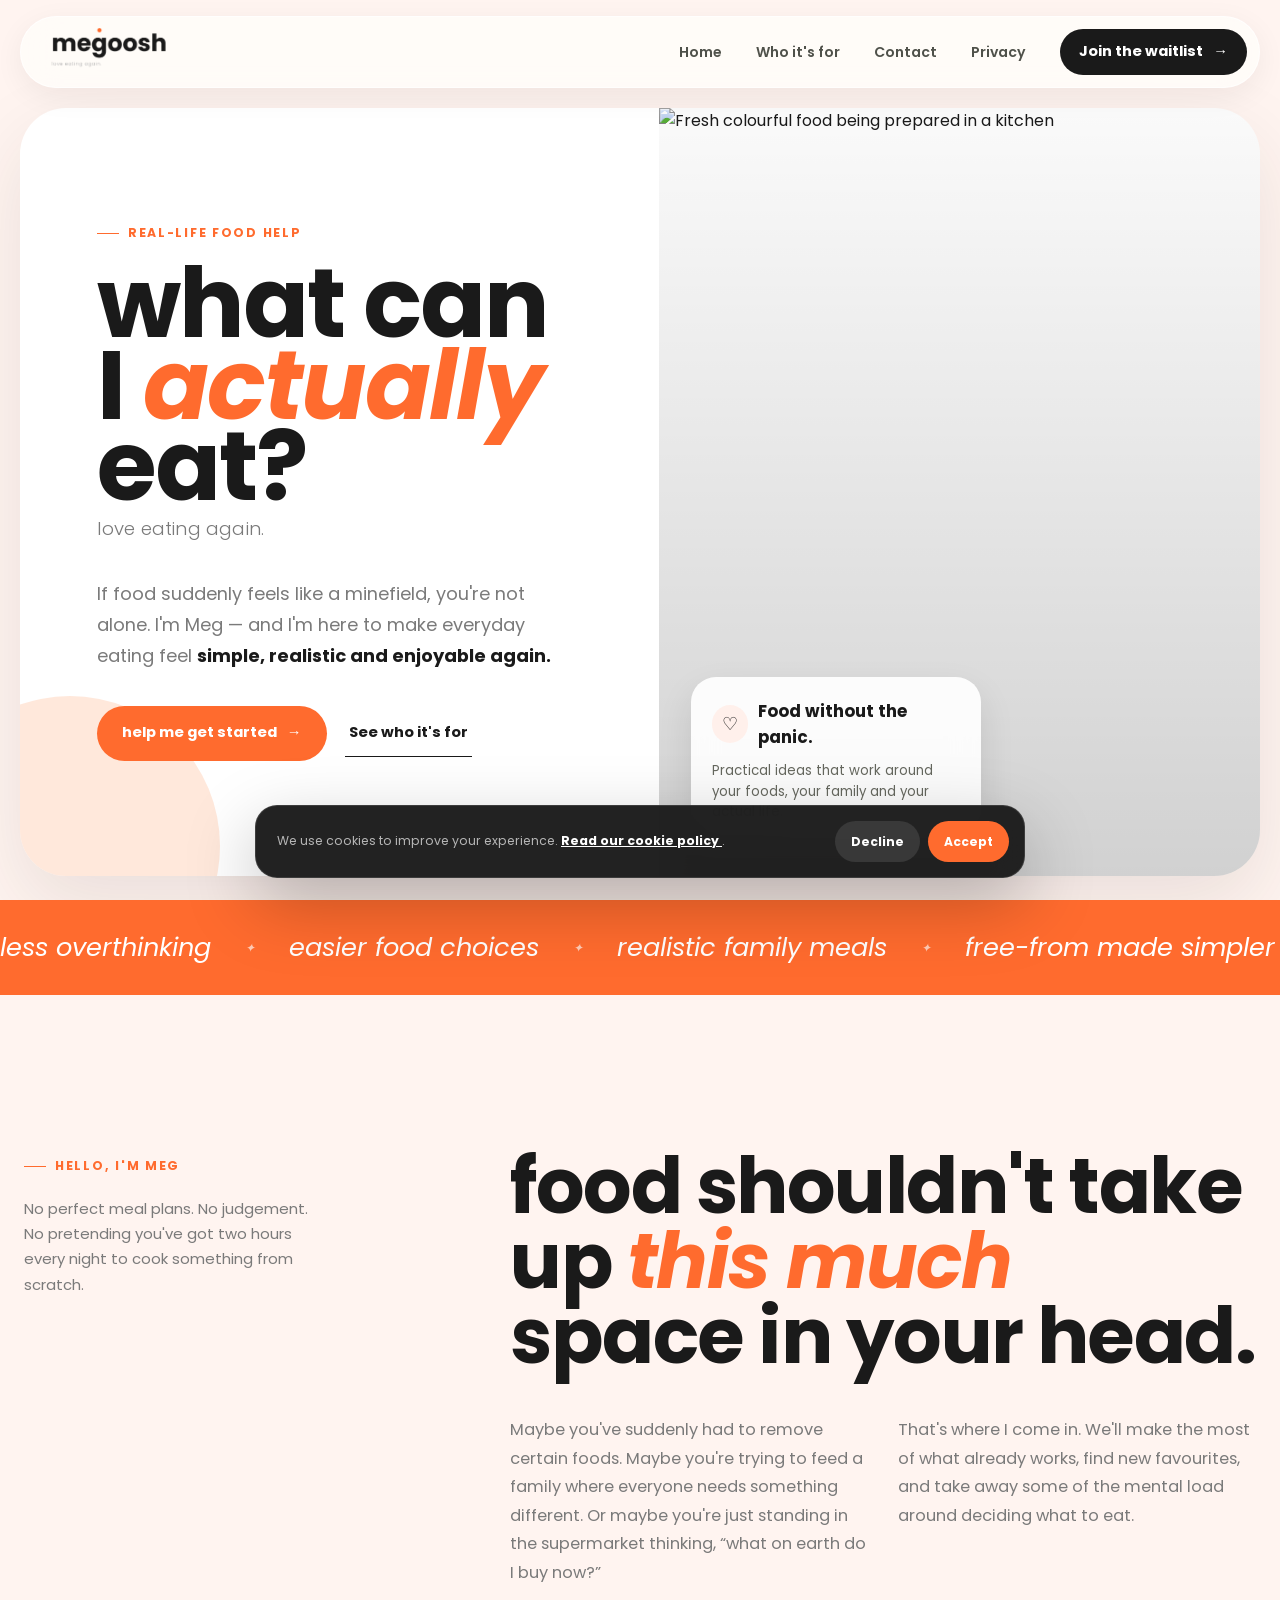
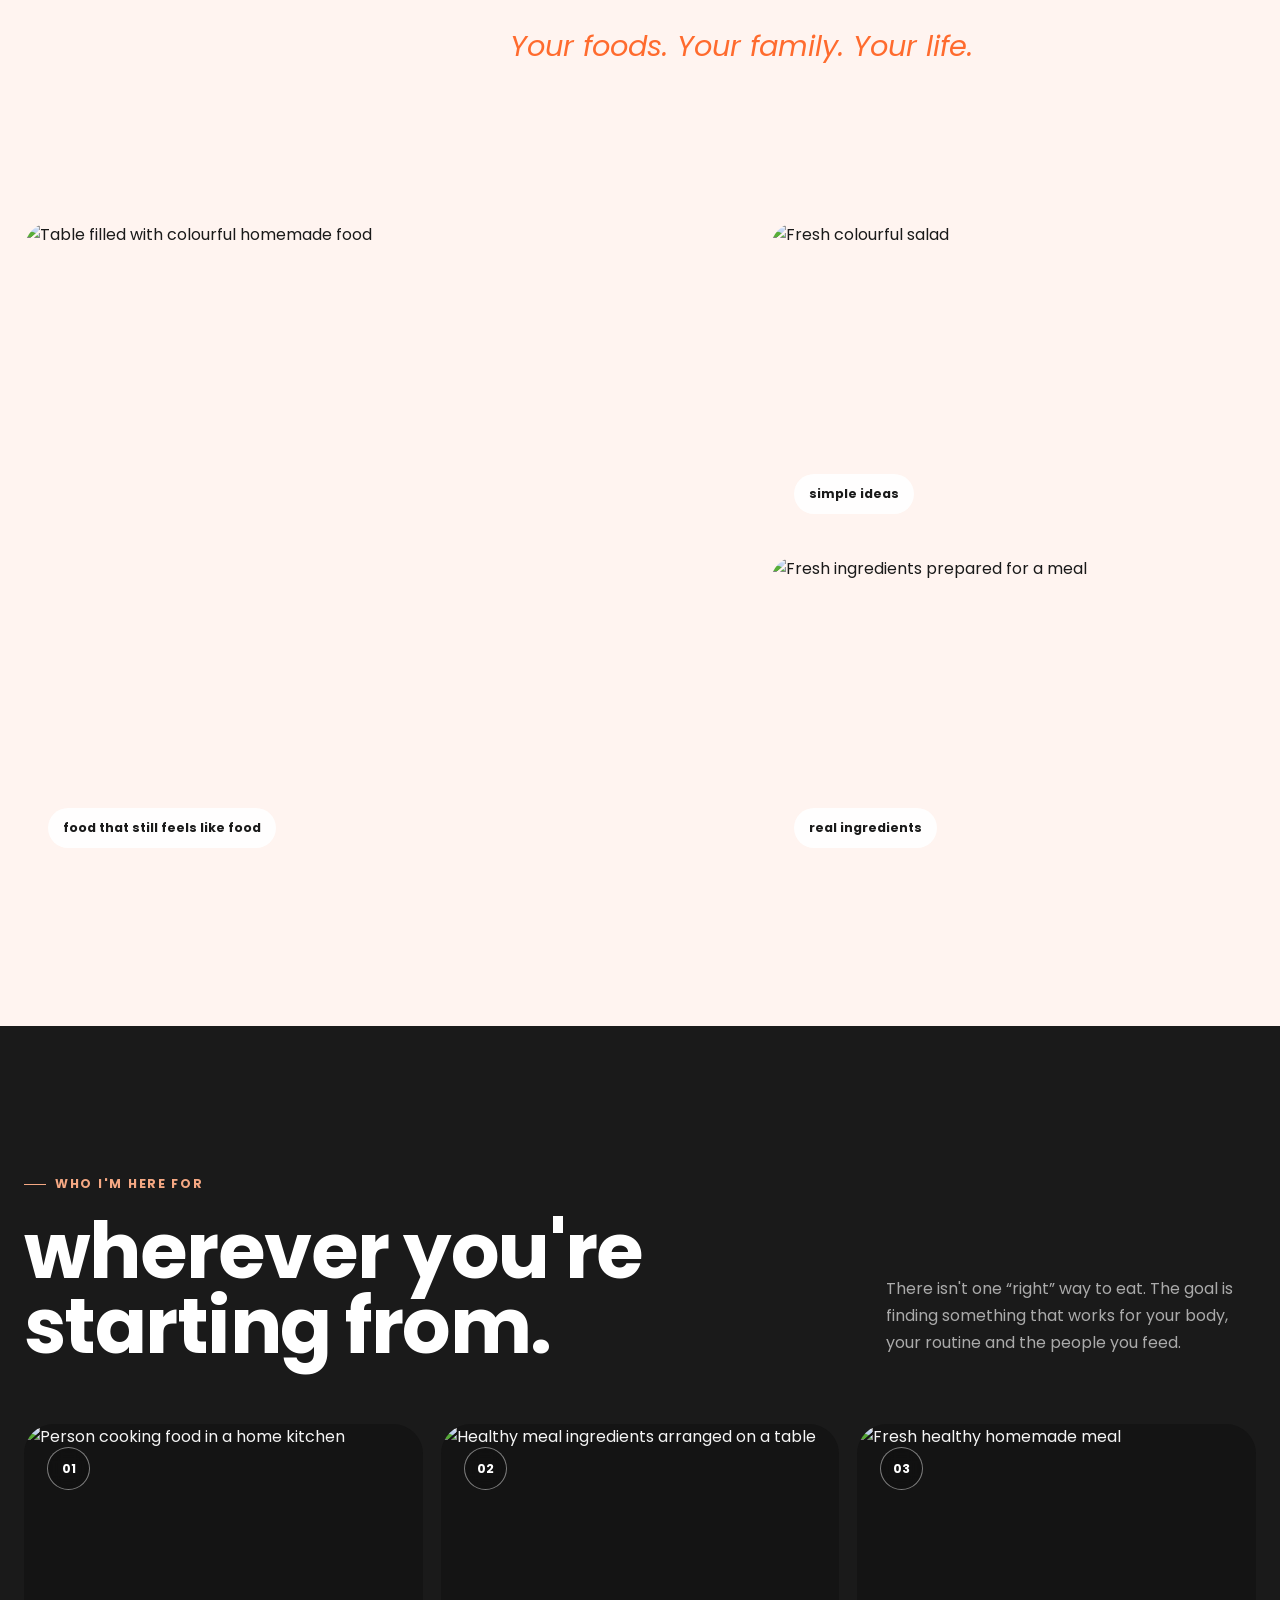
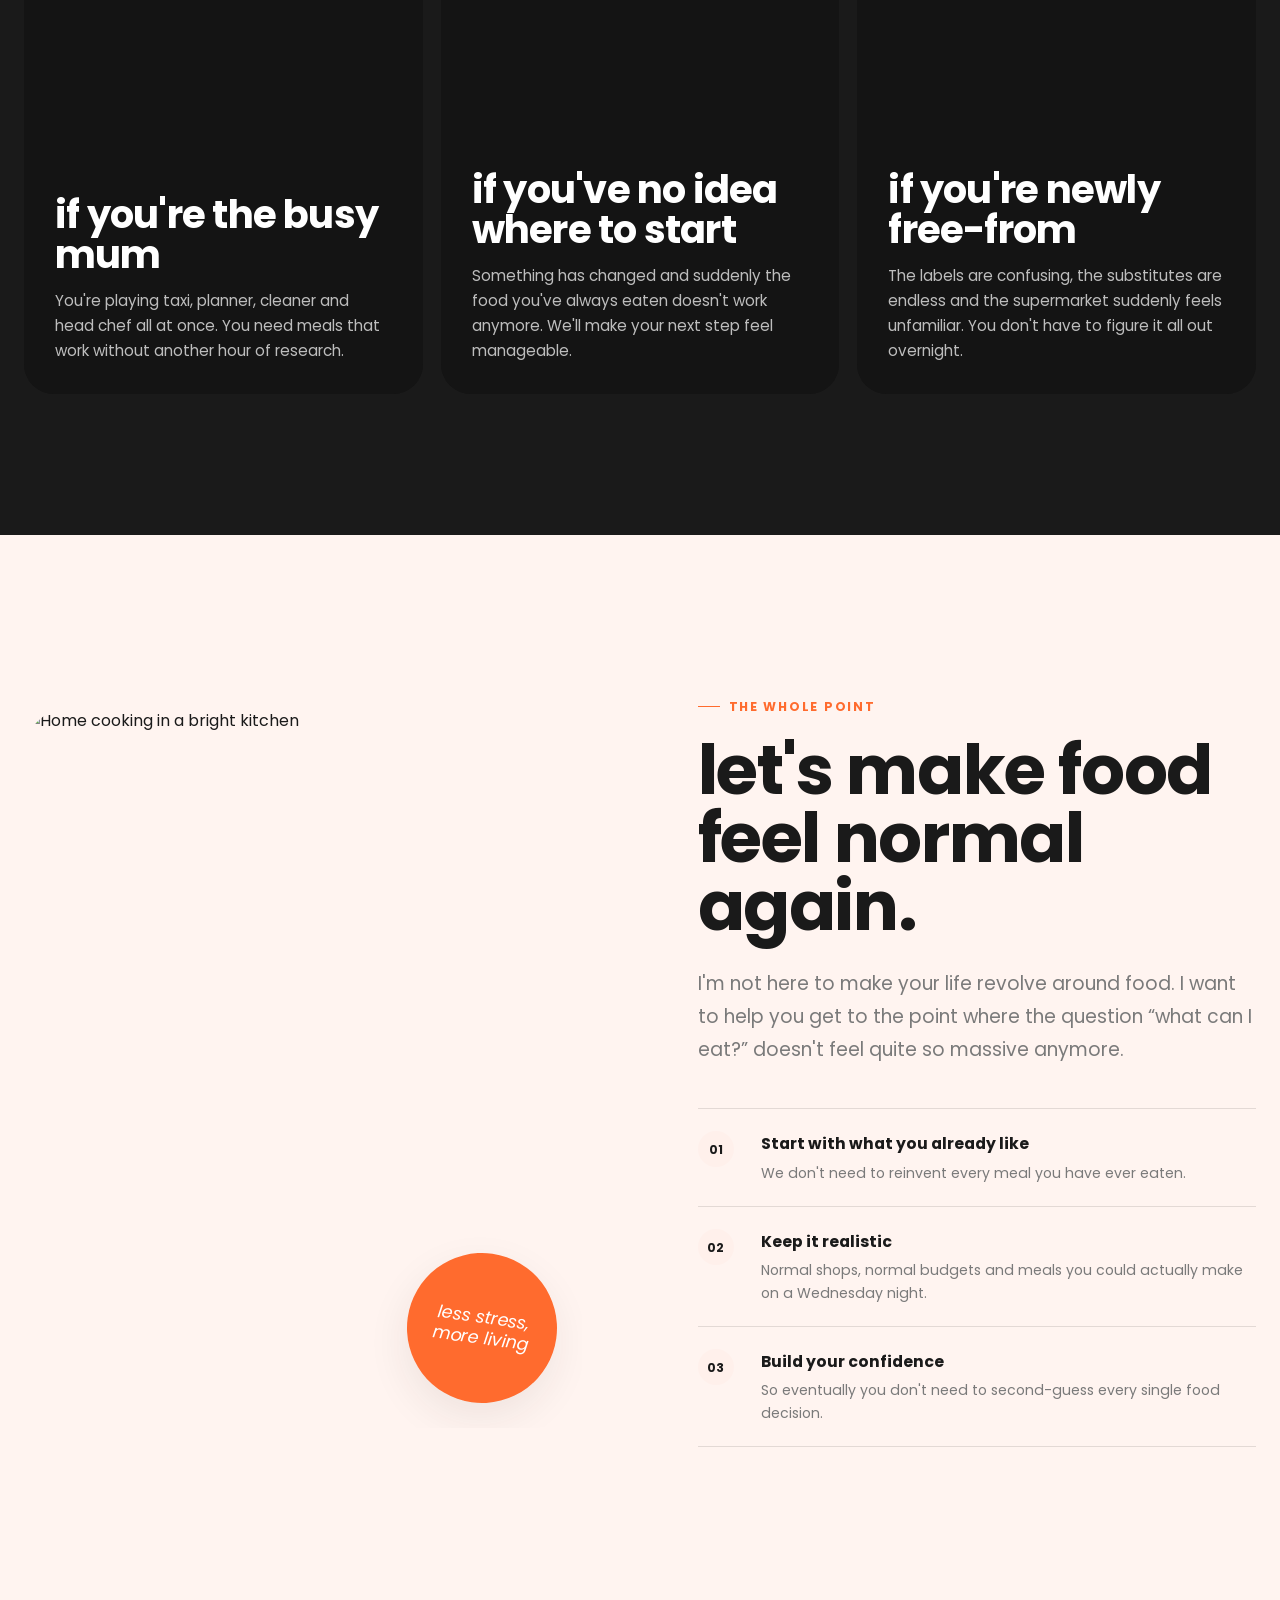
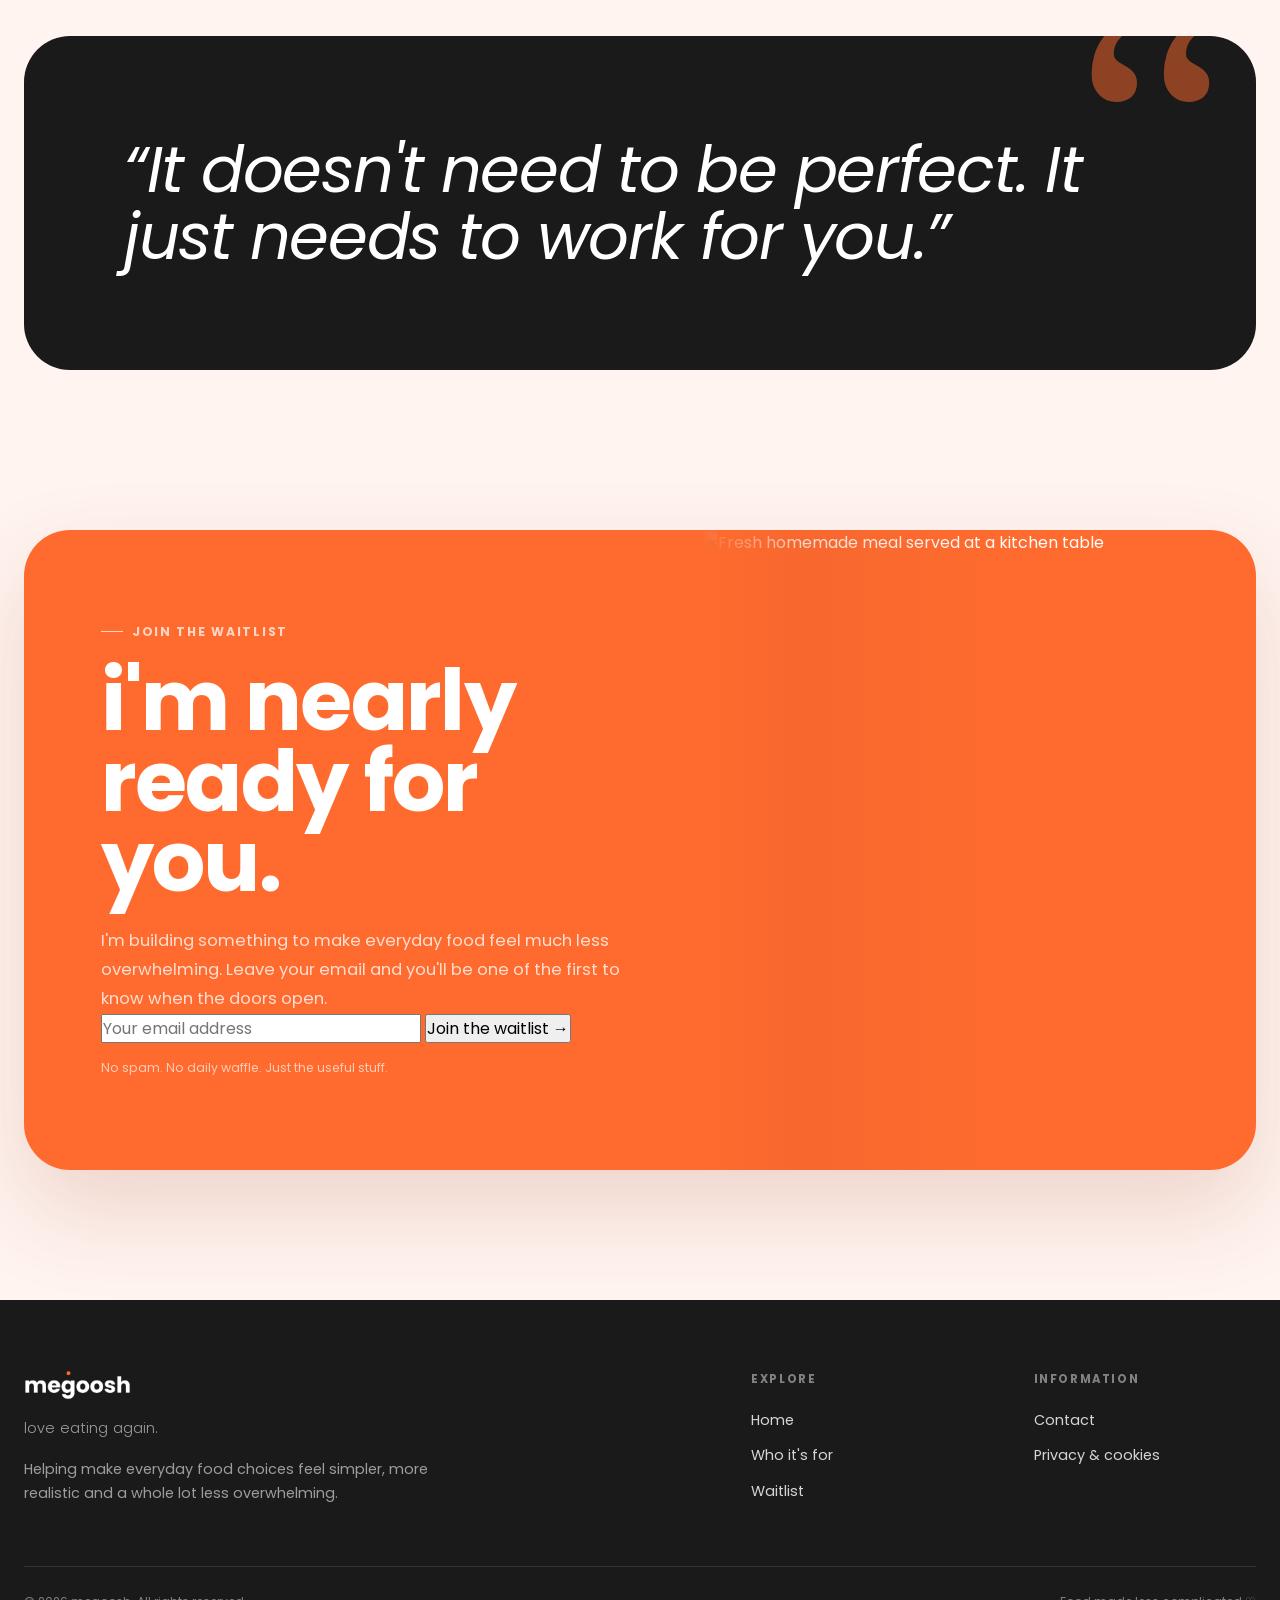
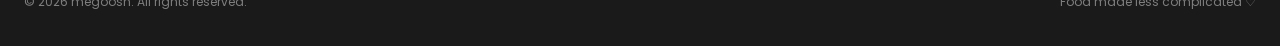
==== index.html @ 992a96b1 "make logo bigger on mobile" ====
<!DOCTYPE html>
<html lang="en">
<head>
    <meta charset="UTF-8">

    <meta
        name="viewport"
        content="width=device-width, initial-scale=1.0"
    >

    <meta
        name="description"
        content="megoosh helps make free-from eating feel simpler, less overwhelming and more realistic for everyday life. love eating again."
    >

    <title>What Can I Actually Eat? | megoosh</title>

    <link rel="icon" type="image/png" href="[data-uri]">

    <!-- Fonts -->
    <link rel="preconnect" href="https://fonts.googleapis.com">
    <link rel="preconnect" href="https://fonts.gstatic.com" crossorigin>

    <link
        href="https://fonts.googleapis.com/css2?family=Poppins:ital,wght@0,300;0,400;0,500;0,600;0,700;1,400;1,500;1,600&display=swap"
        rel="stylesheet"
    >

    <style>
        /* =========================================================
           ROOT / BRAND
        ========================================================= */

        :root {
            /* megoosh brand palette — see brand colour specification */
            --cream: #FFF4F0;
            --cream-dark: #FFF0EB;
            --paper: #FFFFFF;

            --ink: #1A1A1A;
            --muted: #7A7A7A;

            --orange: #FF6B2E;
            --orange-dark: #E0551F;
            --orange-soft: #FFF0EB;
            --orange-blob: #FFD9C4;

            --sage: #1A1A1A;
            --sage-soft: #FFF0EB;
            --green-dark: #1A1A1A;

            --safe-green: #2A9D2A;
            --safe-green-tint: #F0FAF0;
            --amber: #F5A623;
            --amber-tint: #FFF7E8;

            --line: rgba(26, 26, 26, 0.12);

            --font-display: "Poppins", Arial, sans-serif;
            --font-body: "Poppins", Arial, sans-serif;

            --container: 1240px;

            --radius-sm: 16px;
            --radius-md: 28px;
            --radius-lg: 46px;

            --shadow:
                0 30px 80px rgba(51, 43, 34, 0.10);

            --shadow-small:
                0 15px 40px rgba(51, 43, 34, 0.08);

            --transition:
                300ms cubic-bezier(.2,.8,.2,1);
        }


        /* =========================================================
           RESET
        ========================================================= */

        * {
            box-sizing: border-box;
            margin: 0;
            padding: 0;
        }

        html {
            scroll-behavior: smooth;
        }

        body {
            background: var(--cream);
            color: var(--ink);
            font-family: var(--font-body);
            line-height: 1.6;
            overflow-x: hidden;
        }

        body.menu-open {
            overflow: hidden;
        }

        img {
            display: block;
            width: 100%;
        }

        button,
        input,
        textarea {
            font: inherit;
        }

        button,
        a {
            -webkit-tap-highlight-color: transparent;
        }

        a {
            color: inherit;
        }

        ::selection {
            background: var(--orange);
            color: white;
        }


        /* =========================================================
           PAGE ROUTING
        ========================================================= */

        .page-view {
            display: none;
            animation: pageFade .35s ease;
        }

        .page-view.active {
            display: block;
        }

        @keyframes pageFade {
            from {
                opacity: 0;
                transform: translateY(5px);
            }

            to {
                opacity: 1;
                transform: translateY(0);
            }
        }


        /* =========================================================
           GLOBAL HELPERS
        ========================================================= */

        .container {
            width: min(calc(100% - 48px), var(--container));
            margin: 0 auto;
        }

        .eyebrow {
            display: inline-flex;
            align-items: center;
            gap: 9px;

            margin-bottom: 20px;

            color: var(--orange);

            font-size: 0.77rem;
            font-weight: 700;
            letter-spacing: 0.14em;
            text-transform: uppercase;
        }

        .eyebrow::before {
            content: "";

            width: 22px;
            height: 1px;

            background: currentColor;
        }

        .display {
            font-family: var(--font-display);
            font-weight: 700;
            letter-spacing: -0.02em;
            line-height: 0.98;
        }

        .body-large {
            color: var(--muted);
            font-size: clamp(1rem, 1.5vw, 1.18rem);
            line-height: 1.75;
        }

        .button {
            min-height: 55px;

            display: inline-flex;
            align-items: center;
            justify-content: center;
            gap: 10px;

            padding: 0 25px;

            border: 0;
            border-radius: 999px;

            background: var(--ink);
            color: white;

            font-weight: 700;
            font-size: 0.92rem;
            text-decoration: none;

            cursor: pointer;

            transition:
                transform var(--transition),
                background var(--transition),
                box-shadow var(--transition);
        }

        .button:hover {
            transform: translateY(-2px);

            background: var(--orange);

            box-shadow:
                0 15px 35px rgba(224, 93, 47, .25);
        }

        .button-orange {
            background: var(--orange);
        }

        .button-orange:hover {
            background: var(--orange-dark);
        }

        .button-light {
            background: white;
            color: var(--ink);
        }

        .button-light:hover {
            background: var(--orange);
            color: white;
        }

        .arrow {
            display: inline-flex;
            transition: transform var(--transition);
        }

        .button:hover .arrow {
            transform: translateX(4px);
        }


        /* =========================================================
           NAVIGATION
        ========================================================= */

        .nav-wrap {
            position: fixed;
            top: 0;
            left: 0;
            right: 0;

            z-index: 1000;

            padding: 16px 20px;

            pointer-events: none;
        }

        .navbar {
            width: min(100%, 1280px);
            min-height: 72px;

            margin: 0 auto;
            padding: 10px 12px 10px 24px;

            display: flex;
            align-items: center;
            justify-content: space-between;

            background: rgba(255, 253, 249, .84);
            border: 1px solid rgba(255,255,255,.75);
            border-radius: 999px;

            backdrop-filter: blur(18px);
            -webkit-backdrop-filter: blur(18px);

            box-shadow:
                0 8px 30px rgba(29, 25, 20, .06);

            pointer-events: auto;

            transition:
                box-shadow var(--transition),
                background var(--transition);
        }

        .navbar.scrolled {
            background: rgba(255, 253, 249, .95);

            box-shadow:
                0 14px 40px rgba(29, 25, 20, .12);
        }

        .logo {
            display: flex;
            align-items: center;
            gap: 11px;

            color: var(--ink);

            font-family: var(--font-display);
            font-size: 1.25rem;
            font-weight: 600;
            letter-spacing: -0.02em;
            text-decoration: none;
        }

        .logo-mark {
            width: 35px;
            height: 35px;

            display: grid;
            place-items: center;

            background: var(--orange);
            color: white;

            border-radius: 50%;

            font-family: var(--font-display);
            font-style: italic;
            font-size: .95rem;
        }

        .nav-right {
            display: flex;
            align-items: center;
            gap: 20px;
        }

        .nav-links {
            display: flex;
            align-items: center;
            gap: 6px;

            list-style: none;
        }

        .nav-links a {
            display: inline-flex;

            padding: 10px 14px;

            border-radius: 999px;

            color: #4f514a;

            font-size: .88rem;
            font-weight: 600;
            text-decoration: none;

            transition:
                color var(--transition),
                background var(--transition);
        }

        .nav-links a:hover {
            background: var(--cream-dark);
            color: var(--ink);
        }

        .nav-cta {
            min-height: 46px;
            padding: 0 19px;
        }

        .mobile-menu-button {
            width: 46px;
            height: 46px;

            display: none;
            place-items: center;

            border: 0;
            border-radius: 50%;

            background: var(--ink);
            color: white;

            cursor: pointer;
        }

        .mobile-menu-button svg {
            width: 21px;
        }


        /* =========================================================
           HERO
        ========================================================= */

        .hero {
            min-height: 100vh;

            position: relative;

            display: flex;
            align-items: stretch;

            padding: 108px 20px 24px;

            overflow: hidden;
        }

        .hero-shell {
            width: min(100%, 1400px);
            min-height: calc(100vh - 132px);

            margin: 0 auto;

            position: relative;

            display: grid;
            grid-template-columns: 1.03fr .97fr;

            border-radius: var(--radius-lg);

            overflow: hidden;

            background: var(--paper);

            box-shadow: var(--shadow);
        }

        .hero-copy {
            position: relative;

            display: flex;
            flex-direction: column;
            justify-content: center;

            padding:
                clamp(55px, 7vw, 105px)
                clamp(35px, 6vw, 95px);

            z-index: 2;
        }

        .hero-copy::before {
            content: "";

            position: absolute;
            width: 300px;
            height: 300px;

            left: -100px;
            bottom: -120px;

            background: var(--orange-blob);
            filter: blur(0);

            border-radius: 50%;

            opacity: .6;

            z-index: -1;
        }

        .hero-title {
            max-width: 740px;

            font-family: var(--font-display);
            font-size: clamp(4rem, 7.6vw, 8.4rem);
            font-weight: 700;
            letter-spacing: -0.02em;
            line-height: .84;
        }

        .hero-title em {
            color: var(--orange);
            font-weight: 700;
        }

        .hero-intro {
            max-width: 580px;

            margin-top: 34px;

            color: var(--muted);

            font-size: clamp(1.03rem, 1.4vw, 1.2rem);
            line-height: 1.75;
        }

        .hero-intro strong {
            color: var(--ink);
            font-weight: 700;
        }

        .hero-actions {
            margin-top: 34px;

            display: flex;
            align-items: center;
            gap: 18px;
            flex-wrap: wrap;
        }

        .hero-text-link {
            display: inline-flex;
            align-items: center;
            gap: 8px;

            padding: 12px 4px;

            color: var(--ink);

            font-weight: 700;
            font-size: .92rem;
            text-decoration: none;

            border-bottom: 1px solid var(--ink);
        }

        .hero-image {
            min-height: 660px;

            position: relative;

            overflow: hidden;
        }

        .hero-image img {
            width: 100%;
            height: 100%;

            object-fit: cover;

            transition: transform 1.2s cubic-bezier(.2,.8,.2,1);
        }

        .hero-shell:hover .hero-image img {
            transform: scale(1.025);
        }

        .hero-image::after {
            content: "";

            position: absolute;
            inset: 0;

            background:
                linear-gradient(
                    180deg,
                    rgba(0,0,0,.02),
                    rgba(0,0,0,.18)
                );
        }

        .hero-floating-card {
            position: absolute;

            left: 32px;
            bottom: 32px;

            max-width: 290px;

            padding: 21px;

            border-radius: 25px;

            background: rgba(255,255,255,.9);

            backdrop-filter: blur(14px);
            -webkit-backdrop-filter: blur(14px);

            box-shadow:
                0 15px 35px rgba(0,0,0,.1);

            z-index: 2;
        }

        .hero-floating-top {
            display: flex;
            align-items: center;
            gap: 10px;

            margin-bottom: 10px;
        }

        .hero-floating-icon {
            width: 38px;
            height: 38px;

            display: grid;
            place-items: center;

            border-radius: 50%;

            background: var(--sage-soft);

            font-size: 1.1rem;
        }

        .hero-floating-card strong {
            font-family: var(--font-display);
            font-size: 1.05rem;
        }

        .hero-floating-card p {
            color: #65675e;

            font-size: .83rem;
            line-height: 1.55;
        }


        /* =========================================================
           SCROLLING STRIP
        ========================================================= */

        .marquee-section {
            padding: 27px 0;

            overflow: hidden;

            background: var(--orange);
            color: white;
        }

        .marquee {
            display: flex;
            width: max-content;

            animation: marquee 28s linear infinite;
        }

        .marquee-content {
            display: flex;
            align-items: center;
            gap: 34px;

            padding-right: 34px;
        }

        .marquee-item {
            display: flex;
            align-items: center;
            gap: 34px;

            white-space: nowrap;

            font-family: var(--font-display);
            font-size: clamp(1.15rem, 2vw, 1.65rem);
            font-style: italic;
        }

        .marquee-item::after {
            content: "✦";

            font-family: var(--font-body);
            font-size: .75rem;
            opacity: .65;
        }

        @keyframes marquee {
            to {
                transform: translateX(-50%);
            }
        }


        /* =========================================================
           INTRO
        ========================================================= */

        .intro {
            padding: clamp(100px, 12vw, 170px) 0;
        }

        .intro-layout {
            display: grid;
            grid-template-columns: .68fr 1.32fr;
            gap: clamp(40px, 8vw, 120px);
            align-items: start;
        }

        .intro-label {
            position: sticky;
            top: 135px;
        }

        .intro-label p {
            max-width: 290px;

            color: var(--muted);
            font-size: .93rem;
            line-height: 1.7;
        }

        .intro-main h2 {
            max-width: 900px;

            font-size: clamp(3.2rem, 6vw, 6.6rem);
        }

        .intro-main h2 em {
            color: var(--orange);
        }

        .intro-copy-row {
            max-width: 760px;

            margin-top: 42px;
            margin-left: auto;

            display: grid;
            grid-template-columns: 1fr 1fr;
            gap: 30px;
        }

        .intro-copy-row p {
            color: var(--muted);
            font-size: 1.02rem;
            line-height: 1.75;
        }

        .handwritten-feel {
            display: inline-block;

            margin-top: 35px;

            color: var(--orange);

            font-family: var(--font-display);
            font-size: 1.8rem;
            font-style: italic;
        }


        /* =========================================================
           FOOD IMAGE COLLAGE
        ========================================================= */

        .image-collage-section {
            padding: 0 0 clamp(100px, 12vw, 160px);
        }

        .image-collage {
            display: grid;
            grid-template-columns: 1.2fr .8fr;
            gap: 18px;

            min-height: 650px;
        }

        .collage-main,
        .collage-small {
            position: relative;

            overflow: hidden;

            border-radius: var(--radius-md);
        }

        .collage-main img,
        .collage-small img {
            width: 100%;
            height: 100%;
            object-fit: cover;

            transition: transform 900ms cubic-bezier(.2,.8,.2,1);
        }

        .collage-main:hover img,
        .collage-small:hover img {
            transform: scale(1.035);
        }

        .collage-stack {
            display: grid;
            grid-template-rows: 1fr 1fr;
            gap: 18px;
        }

        .collage-label {
            position: absolute;
            left: 24px;
            bottom: 24px;

            padding: 10px 15px;

            border-radius: 999px;

            background: rgba(255,255,255,.9);

            backdrop-filter: blur(10px);

            font-size: .78rem;
            font-weight: 700;
        }


        /* =========================================================
           WHO THIS IS FOR
        ========================================================= */

        .audience-section {
            padding: clamp(90px, 11vw, 150px) 0;

            background: var(--green-dark);
            color: white;
        }

        .audience-heading {
            display: flex;
            justify-content: space-between;
            align-items: end;
            gap: 50px;

            margin-bottom: 60px;
        }

        .audience-heading .eyebrow {
            color: #f5a883;
        }

        .audience-heading h2 {
            max-width: 750px;

            font-size: clamp(3.2rem, 6vw, 6.5rem);
        }

        .audience-heading > p {
            max-width: 370px;

            margin-bottom: 8px;

            color: rgba(255,255,255,.63);

            font-size: 1rem;
            line-height: 1.7;
        }

        .audience-grid {
            display: grid;
            grid-template-columns: repeat(3, 1fr);
            gap: 18px;
        }

        .audience-card {
            min-height: 570px;

            position: relative;

            display: flex;
            align-items: flex-end;

            overflow: hidden;

            border-radius: 30px;

            background: #141414;
        }

        .audience-card img {
            position: absolute;
            inset: 0;

            width: 100%;
            height: 100%;

            object-fit: cover;

            transition: transform 850ms cubic-bezier(.2,.8,.2,1);
        }

        .audience-card::after {
            content: "";

            position: absolute;
            inset: 0;

            background:
                linear-gradient(
                    to top,
                    rgba(20,20,20,.9) 0%,
                    rgba(20,20,20,.3) 56%,
                    rgba(20,20,20,.03) 100%
                );
        }

        .audience-card:hover img {
            transform: scale(1.045);
        }

        .audience-number {
            position: absolute;
            top: 23px;
            left: 23px;

            width: 43px;
            height: 43px;

            display: grid;
            place-items: center;

            border: 1px solid rgba(255,255,255,.45);
            border-radius: 50%;

            background: rgba(0,0,0,.15);

            backdrop-filter: blur(8px);

            font-size: .78rem;
            font-weight: 700;

            z-index: 2;
        }

        .audience-content {
            position: relative;

            padding: 31px;

            z-index: 2;
        }

        .audience-content h3 {
            margin-bottom: 14px;

            font-family: var(--font-display);
            font-size: clamp(2rem, 3vw, 2.7rem);
            font-weight: 700;
            line-height: 1.03;
            letter-spacing: -0.02em;
        }

        .audience-content p {
            max-width: 390px;

            color: rgba(255,255,255,.72);

            font-size: .95rem;
            line-height: 1.65;
        }


        /* =========================================================
           SIMPLE PROMISE
        ========================================================= */

        .promise-section {
            padding: clamp(95px, 12vw, 170px) 0;
        }

        .promise-shell {
            display: grid;
            grid-template-columns: 1fr 1fr;
            gap: clamp(50px, 9vw, 130px);
            align-items: center;
        }

        .promise-image {
            position: relative;

            min-height: 720px;

            overflow: hidden;

            border-radius: var(--radius-lg);
        }

        .promise-image img {
            position: absolute;
            inset: 0;

            width: 100%;
            height: 100%;
            object-fit: cover;
        }

        .promise-badge {
            position: absolute;
            right: 25px;
            bottom: 25px;

            width: 150px;
            height: 150px;

            display: grid;
            place-items: center;

            padding: 20px;

            border-radius: 50%;

            background: var(--orange);
            color: white;

            text-align: center;

            transform: rotate(8deg);

            box-shadow: var(--shadow-small);
        }

        .promise-badge span {
            font-family: var(--font-display);
            font-style: italic;
            font-size: 1.1rem;
            line-height: 1.2;
        }

        .promise-copy h2 {
            max-width: 650px;

            font-size: clamp(3.1rem, 5.4vw, 5.8rem);
        }

        .promise-copy .body-large {
            max-width: 590px;
            margin-top: 28px;
        }

        .promise-points {
            margin-top: 42px;

            display: grid;
            gap: 0;

            border-top: 1px solid var(--line);
        }

        .promise-point {
            display: grid;
            grid-template-columns: 45px 1fr;
            gap: 18px;
            align-items: start;

            padding: 22px 0;

            border-bottom: 1px solid var(--line);
        }

        .promise-point-number {
            width: 36px;
            height: 36px;

            display: grid;
            place-items: center;

            border-radius: 50%;

            background: var(--sage-soft);

            color: var(--green-dark);

            font-weight: 700;
            font-size: .75rem;
        }

        .promise-point h4 {
            margin-bottom: 5px;

            font-size: .98rem;
        }

        .promise-point p {
            color: var(--muted);
            font-size: .88rem;
            line-height: 1.6;
        }


        /* =========================================================
           QUOTE
        ========================================================= */

        .quote-section {
            padding: 35px 0 130px;
        }

        .quote-box {
            padding:
                clamp(55px, 8vw, 100px)
                clamp(35px, 8vw, 100px);

            position: relative;

            overflow: hidden;

            background: var(--ink);
            border-radius: var(--radius-lg);
        }

        .quote-box p {
            color: white;
        }

        .quote-box::after {
            content: "“";

            position: absolute;
            top: -85px;
            right: 25px;

            color: var(--orange);
            opacity: .5;

            font-family: Georgia, serif;
            font-size: 22rem;
            line-height: 1;
        }

        .quote-box p {
            max-width: 970px;

            position: relative;

            font-family: var(--font-display);
            font-size: clamp(2.5rem, 5vw, 5.2rem);
            font-style: italic;
            line-height: 1.05;
            letter-spacing: -0.02em;

            z-index: 2;
        }


        /* =========================================================
           WAITLIST
        ========================================================= */

        .waitlist-section {
            padding: 30px 0 130px;
        }

        .waitlist-shell {
            position: relative;

            display: grid;
            grid-template-columns: 1.1fr .9fr;

            min-height: 640px;

            overflow: hidden;

            border-radius: var(--radius-lg);

            background: var(--orange);
            color: white;

            box-shadow:
                0 40px 90px rgba(160, 66, 33, .18);
        }

        .waitlist-copy {
            padding:
                clamp(55px, 7vw, 90px)
                clamp(35px, 6vw, 80px);

            display: flex;
            flex-direction: column;
            justify-content: center;
        }

        .waitlist-copy .eyebrow {
            color: #ffd5c4;
        }

        .waitlist-copy h2 {
            max-width: 720px;

            font-family: var(--font-display);
            font-size: clamp(3.5rem, 6.6vw, 7rem);
            font-weight: 700;
            line-height: .95;
            letter-spacing: -0.02em;
        }

        .waitlist-copy > p {
            max-width: 550px;

            margin-top: 25px;

            color: rgba(255,255,255,.78);

            font-size: 1.03rem;
            line-height: 1.75;
        }

        .waitlist-form {
            max-width: 620px;

            margin-top: 34px;
            padding: 7px;

            display: flex;

            background: white;
            border-radius: 999px;

            box-shadow:
                0 18px 40px rgba(82, 28, 10, .16);
        }

        .waitlist-form input {
            flex: 1;

            min-width: 0;

            padding: 0 20px;

            border: 0;
            outline: 0;

            background: transparent;
            color: var(--ink);

            font-size: .96rem;
        }

        .waitlist-form input::placeholder {
            color: #99978f;
        }

        .waitlist-form button {
            min-height: 54px;

            padding: 0 24px;

            border: 0;
            border-radius: 999px;

            background: var(--ink);
            color: white;

            font-weight: 700;

            cursor: pointer;

            transition:
                background var(--transition),
                transform var(--transition);
        }

        .waitlist-form button:hover {
            background: var(--green-dark);
            transform: translateX(2px);
        }

        .microcopy {
            margin-top: 14px !important;

            color: rgba(255,255,255,.66) !important;

            font-size: .77rem !important;
        }

        .success-message {
            display: none;

            margin-top: 17px;

            padding: 13px 16px;

            width: fit-content;

            border: 1px solid rgba(255,255,255,.25);
            border-radius: 15px;

            background: rgba(255,255,255,.12);

            font-size: .86rem;
            font-weight: 700;
        }

        .success-message.visible {
            display: block;

            animation: successPop .4s ease;
        }

        @keyframes successPop {
            from {
                opacity: 0;
                transform: translateY(8px);
            }

            to {
                opacity: 1;
                transform: translateY(0);
            }
        }

        .waitlist-image {
            min-height: 100%;

            position: relative;

            overflow: hidden;
        }

        .waitlist-image img {
            width: 100%;
            height: 100%;
            object-fit: cover;
        }

        .waitlist-image::after {
            content: "";

            position: absolute;
            inset: 0;

            background:
                linear-gradient(
                    90deg,
                    var(--orange) 0%,
                    rgba(224,93,47,.25) 18%,
                    transparent 55%
                );
        }


        /* =========================================================
           CONTACT PAGE
        ========================================================= */

        .inner-page {
            min-height: 100vh;

            padding: 150px 0 100px;
        }

        .inner-header {
            max-width: 850px;

            margin: 0 auto 60px;

            text-align: center;
        }

        .inner-header h1 {
            margin-bottom: 25px;

            font-family: var(--font-display);
            font-size: clamp(3.8rem, 7vw, 7rem);
            font-weight: 700;
            letter-spacing: -0.02em;
            line-height: .95;
        }

        .inner-header p {
            max-width: 650px;

            margin: 0 auto;

            color: var(--muted);
            font-size: 1.05rem;
            line-height: 1.75;
        }

        .contact-shell {
            max-width: 1080px;

            margin: 0 auto;

            display: grid;
            grid-template-columns: .8fr 1.2fr;

            overflow: hidden;

            border-radius: var(--radius-lg);

            background: white;

            box-shadow: var(--shadow);
        }

        .contact-sidebar {
            position: relative;

            min-height: 630px;

            padding: 50px;

            display: flex;
            flex-direction: column;
            justify-content: flex-end;

            overflow: hidden;

            color: white;
        }

        .contact-sidebar img {
            position: absolute;
            inset: 0;

            width: 100%;
            height: 100%;
            object-fit: cover;
        }

        .contact-sidebar::after {
            content: "";

            position: absolute;
            inset: 0;

            background:
                linear-gradient(
                    to top,
                    rgba(26,26,26,.95),
                    rgba(26,26,26,.1)
                );
        }

        .contact-sidebar-content {
            position: relative;
            z-index: 2;
        }

        .contact-sidebar h3 {
            margin-bottom: 13px;

            font-family: var(--font-display);
            font-size: 2.3rem;
            font-weight: 700;
            line-height: 1.05;
        }

        .contact-sidebar p {
            color: rgba(255,255,255,.7);
            font-size: .92rem;
            line-height: 1.6;
        }

        .contact-form-wrap {
            padding: clamp(40px, 6vw, 70px);
        }

        .form-row {
            display: grid;
            grid-template-columns: 1fr 1fr;
            gap: 18px;
        }

        .form-group {
            margin-bottom: 20px;
        }

        .form-group label {
            display: block;

            margin-bottom: 8px;

            color: #4d4f48;

            font-size: .8rem;
            font-weight: 700;
        }

        .form-group input,
        .form-group textarea {
            width: 100%;

            padding: 16px 17px;

            border: 1px solid #dddcd5;
            border-radius: 14px;

            background: #faf9f6;

            color: var(--ink);
            outline: 0;

            transition:
                border var(--transition),
                box-shadow var(--transition),
                background var(--transition);
        }

        .form-group input:focus,
        .form-group textarea:focus {
            border-color: var(--orange);
            background: white;

            box-shadow:
                0 0 0 4px rgba(224,93,47,.1);
        }

        .form-group textarea {
            min-height: 155px;
            resize: vertical;
        }

        .contact-success {
            display: none;

            margin-top: 18px;

            padding: 14px 16px;

            border-radius: 14px;

            background: var(--sage-soft);
            color: var(--green-dark);

            font-size: .88rem;
            font-weight: 700;
        }


        /* =========================================================
           PRIVACY PAGE
        ========================================================= */

        .legal-shell {
            max-width: 950px;

            margin: 0 auto;
            padding: clamp(40px, 7vw, 80px);

            border-radius: var(--radius-lg);

            background: var(--paper);

            box-shadow: var(--shadow-small);
        }

        .legal-shell h1 {
            margin-bottom: 15px;

            font-family: var(--font-display);
            font-size: clamp(3.2rem, 6vw, 5.6rem);
            font-weight: 700;
            letter-spacing: -0.02em;
            line-height: .97;
        }

        .legal-date {
            margin-bottom: 50px;

            color: var(--muted);
            font-size: .88rem;
        }

        .legal-section {
            padding: 32px 0;

            border-top: 1px solid var(--line);
        }

        .legal-section h2 {
            margin-bottom: 13px;

            font-family: var(--font-display);
            font-size: 1.8rem;
            font-weight: 600;
        }

        .legal-section p {
            margin-bottom: 14px;

            color: var(--muted);
            line-height: 1.8;
        }

        /* =========================================================
   PAGE BACK BUTTON
========================================================= */

.page-back-button {
    display: inline-flex;
    align-items: center;
    gap: 8px;

    margin-bottom: 28px;

    padding: 10px 16px;

    border: 1px solid var(--line);
    border-radius: 999px;

    background: rgba(255, 255, 255, .72);
    color: var(--ink);

    font-size: .82rem;
    font-weight: 700;
    text-decoration: none;

    cursor: pointer;

    transition:
        background var(--transition),
        color var(--transition),
        border-color var(--transition),
        transform var(--transition);
}

.page-back-button:hover {
    background: var(--ink);
    color: #ffffff;
    border-color: var(--ink);

    transform: translateX(-2px);
}

        /* =========================================================
           FOOTER
        ========================================================= */

        footer {
            padding: 70px 0 35px;

            background: #1A1A1A;
            color: white;
        }

        .footer-top {
            display: grid;
            grid-template-columns: 1.5fr .5fr .5fr;
            gap: 60px;

            padding-bottom: 60px;
        }

        .footer-brand h3 {
            font-family: var(--font-display);
            font-size: clamp(2.4rem, 4vw, 4rem);
            font-weight: 700;
            letter-spacing: -0.02em;
        }

        .footer-brand p {
            max-width: 440px;

            margin-top: 16px;

            color: rgba(255,255,255,.57);

            font-size: .9rem;
            line-height: 1.7;
        }

        .footer-column h4 {
            margin-bottom: 18px;

            color: rgba(255,255,255,.45);

            font-size: .72rem;
            letter-spacing: .14em;
            text-transform: uppercase;
        }

        .footer-links {
            display: grid;
            gap: 10px;

            list-style: none;
        }

        .footer-links a {
            color: rgba(255,255,255,.82);

            font-size: .9rem;
            text-decoration: none;

            transition: color var(--transition);
        }

        .footer-links a:hover {
            color: #ff956e;
        }

        .footer-bottom {
            padding-top: 25px;

            display: flex;
            align-items: center;
            justify-content: space-between;
            gap: 30px;

            border-top: 1px solid rgba(255,255,255,.1);

            color: rgba(255,255,255,.44);

            font-size: .75rem;
        }


        /* =========================================================
           COOKIE BANNER
        ========================================================= */

        #cookie-banner {
            position: fixed;
            left: 22px;
            right: 22px;
            bottom: 22px;

            max-width: 770px;

            margin: 0 auto;
            padding: 15px 15px 15px 21px;

            display: flex;
            align-items: center;
            justify-content: space-between;
            gap: 20px;

            border: 1px solid rgba(255,255,255,.12);
            border-radius: 22px;

            background: rgba(26,26,26,.96);
            color: white;

            box-shadow:
                0 25px 70px rgba(0,0,0,.25);

            backdrop-filter: blur(15px);

            z-index: 2000;

            transition:
                opacity .3s ease,
                transform .3s ease;
        }

        #cookie-banner.hidden {
            opacity: 0;
            transform: translateY(20px);
            pointer-events: none;
        }

        .cookie-copy {
            color: rgba(255,255,255,.67);

            font-size: .77rem;
            line-height: 1.5;
        }

        .cookie-copy a {
            color: white;
            font-weight: 700;
        }

        .cookie-actions {
            display: flex;
            gap: 8px;
            flex-shrink: 0;
        }

        .cookie-button {
            padding: 11px 16px;

            border: 0;
            border-radius: 999px;

            background: var(--orange);
            color: white;

            font-size: .76rem;
            font-weight: 700;

            cursor: pointer;
        }

        .cookie-button.secondary {
            background: rgba(255,255,255,.1);
        }


        /* =========================================================
           SCROLL REVEAL
        ========================================================= */

        .reveal {
            opacity: 0;
            transform: translateY(35px);

            transition:
                opacity .75s ease,
                transform .75s cubic-bezier(.2,.8,.2,1);
        }

        .reveal.visible {
            opacity: 1;
            transform: translateY(0);
        }


        /* =========================================================
           RESPONSIVE
        ========================================================= */

        @media (max-width: 1050px) {

            .hero-shell {
                grid-template-columns: 1fr;
            }

            .hero-copy {
                min-height: 620px;
            }

            .hero-image {
                min-height: 600px;
            }

            .intro-layout {
                grid-template-columns: 1fr;
            }

            .intro-label {
                position: static;
            }

            .intro-copy-row {
                margin-left: 0;
            }

            .audience-grid {
                grid-template-columns: 1fr 1fr;
            }

            .audience-card:last-child {
                grid-column: span 2;
            }

            .promise-shell {
                grid-template-columns: 1fr;
            }

            .promise-image {
                min-height: 650px;
            }

            .waitlist-shell {
                grid-template-columns: 1fr;
            }

            .waitlist-image {
                min-height: 500px;
            }

            .waitlist-image::after {
                background:
                    linear-gradient(
                        180deg,
                        var(--orange) 0%,
                        transparent 28%
                    );
            }

            .footer-top {
                grid-template-columns: 1fr 1fr;
            }

            .footer-brand {
                grid-column: span 2;
            }
        }


        @media (max-width: 800px) {

            .container {
                width: min(calc(100% - 32px), var(--container));
            }

            body {
    font-size: 15px;
}

.logo-mark-img {
    height: 34px;
}

.hero-copy {
    min-height: 500px;
    padding: 46px 22px;
}

.hero-title {
    font-size: clamp(3.2rem, 15vw, 5rem);
}

.hero-intro {
    margin-top: 24px;
    font-size: .95rem;
    line-height: 1.65;
}

.hero-actions {
    margin-top: 26px;
    gap: 12px;
}

.button {
    min-height: 48px;
    padding: 0 20px;
    font-size: .84rem;
}

.intro {
    padding: 78px 0;
}

.intro-main h2,
.audience-heading h2,
.promise-copy h2 {
    font-size: clamp(2.7rem, 12vw, 4.6rem);
}

.audience-section,
.promise-section {
    padding-top: 78px;
    padding-bottom: 78px;
}

.audience-content {
    padding: 24px;
}

.audience-content h3 {
    font-size: 2rem;
}

.waitlist-section {
    padding-bottom: 78px;
}

.waitlist-copy {
    padding: 48px 22px;
}

.waitlist-copy h2 {
    font-size: clamp(2.9rem, 13vw, 4.8rem);
}

.waitlist-copy > p {
    margin-top: 18px;
    font-size: .94rem;
    line-height: 1.65;
}

.waitlist-form {
    margin-top: 26px;
    padding: 5px;
    border-radius: 18px;
    gap: 4px;
}

.waitlist-form input {
    min-height: 48px;
    padding: 0 15px;
    font-size: .88rem;
}

.waitlist-form button[type="submit"] {
    width: 100%;
    min-height: 46px;
    padding: 0 18px;
    font-size: .8rem;
}

.waitlist-image {
    min-height: 380px;
}

.inner-page {
    padding: 118px 0 72px;
}

.inner-header {
    margin-bottom: 38px;
}

.inner-header h1 {
    font-size: clamp(3rem, 14vw, 5rem);
}

.inner-header p {
    font-size: .95rem;
}

.contact-form-wrap {
    padding: 30px 22px;
}

.legal-shell {
    padding: 30px 22px;
    border-radius: 28px;
}

.legal-shell h1 {
    font-size: clamp(2.8rem, 13vw, 4.5rem);
}

.legal-section {
    padding: 24px 0;
}

            .nav-wrap {
                padding: 12px;
            }

            .navbar {
                min-height: 64px;
                padding: 9px 9px 9px 18px;
            }

            .nav-right {
                gap: 8px;
            }

            .nav-links {
                position: fixed;
                top: 88px;
                left: 12px;
                right: 12px;

                padding: 18px;

                display: none;
                flex-direction: column;
                align-items: stretch;

                border-radius: 26px;

                background: rgba(255,253,249,.98);

                box-shadow:
                    0 20px 60px rgba(0,0,0,.16);

                backdrop-filter: blur(18px);
            }

            .nav-links.open {
                display: flex;
            }

            .nav-links li,
            .nav-links a {
                width: 100%;
            }

            .nav-links a {
                padding: 15px;

                font-size: .95rem;
            }

            .desktop-nav-cta {
                display: none;
            }

            .mobile-menu-button {
                display: grid;
            }

            .hero {
                padding:
                    88px 12px
                    12px;
            }

            .hero-shell {
                min-height: auto;
                border-radius: 32px;
            }

            .hero-image {
                min-height: 520px;
            }

            .hero-floating-card {
                left: 18px;
                right: 18px;
                bottom: 18px;

                max-width: none;
            }

            .intro {
                padding: 100px 0;
            }

            .intro-copy-row {
                grid-template-columns: 1fr;
            }

            .image-collage {
                grid-template-columns: 1fr;
                min-height: unset;
            }

            .collage-main {
                min-height: 520px;
            }

            .collage-stack {
                grid-template-columns: 1fr 1fr;
                grid-template-rows: none;
            }

            .collage-small {
                min-height: 330px;
            }

            .audience-heading {
                display: block;
            }

            .audience-heading > p {
                margin-top: 25px;
            }

            .audience-grid {
                grid-template-columns: 1fr;
            }

            .audience-card,
            .audience-card:last-child {
                grid-column: auto;
            }

            .audience-card {
                min-height: 530px;
            }

            .promise-image {
                min-height: 550px;
            }

            .quote-section {
                padding-bottom: 100px;
            }

            .waitlist-form {
                border-radius: 24px;
                padding: 7px;

                flex-direction: column;
            }

            .waitlist-form button {
                width: 100%;
            }

            .contact-shell {
                grid-template-columns: 1fr;
            }

            .contact-sidebar {
                min-height: 430px;
                padding: 35px;
            }

            .footer-top {
                grid-template-columns: 1fr 1fr;
                gap: 45px;
            }

            .footer-brand {
                grid-column: span 2;
            }
        }


        @media (max-width: 560px) {
.container {
    width: min(calc(100% - 24px), var(--container));
}

.logo-mark-img {
    height: 36px;
}

.navbar {
    padding: 7px 7px 7px 14px;
}

.hero-copy {
    min-height: 460px;
    padding: 42px 20px;
}

.hero-title {
    font-size: clamp(3rem, 15vw, 4.4rem);
}

.hero-image {
    min-height: 400px;
}

.audience-card {
    min-height: 430px;
}

.promise-image {
    min-height: 410px;
}

.waitlist-copy {
    padding: 42px 20px;
}

.waitlist-copy h2 {
    font-size: clamp(2.7rem, 14vw, 4.1rem);
}

.waitlist-image {
    min-height: 330px;
}

            .logo {
                font-size: 1.2rem;
            }
            

            .logo-mark {
                width: 31px;
                height: 31px;
            }

           
            .hero-actions {
                align-items: flex-start;
                flex-direction: column;
            }

            .collage-stack {
                grid-template-columns: 1fr;
            }

            .collage-small {
                min-height: 370px;
            }

            .promise-badge {
                width: 115px;
                height: 115px;
            }

            .form-row {
                grid-template-columns: 1fr;
                gap: 0;
            }

            .footer-top {
                grid-template-columns: 1fr;
            }

            .footer-brand {
                grid-column: auto;
            }

            .footer-bottom {
                align-items: flex-start;
                flex-direction: column;
            }

            #cookie-banner {
                left: 12px;
                right: 12px;
                bottom: 12px;

                align-items: stretch;
                flex-direction: column;

                padding: 18px;
            }

            .cookie-actions {
                width: 100%;
            }

            .cookie-button {
                flex: 1;
            }
        }


        /* Respect reduced motion */

        @media (prefers-reduced-motion: reduce) {

            *,
            *::before,
            *::after {
                scroll-behavior: auto !important;
                animation-duration: .01ms !important;
                animation-iteration-count: 1 !important;
                transition-duration: .01ms !important;
            }

            .reveal {
                opacity: 1;
                transform: none;
            }
        }
.logo-mark-img {
    height: 50px;
    width: auto;
    flex-shrink: 0;
}
        .tagline-line {
            margin-top: 6px;
            color: var(--muted);
            font-weight: 300;
            font-style: normal;
            letter-spacing: .01em;
            text-transform: lowercase;
            font-size: 1.15rem;
        }
        .footer-logo-img {
            height: 30px;
            width: auto;
            margin-bottom: 14px;
        }
        .footer-tagline {
            color: var(--orange);
            font-weight: 300;
            letter-spacing: .01em;
            text-transform: lowercase;
            font-size: 1rem;
            margin-bottom: 4px;
        }

   /* =========================================================
   WAITLIST BUTTON
========================================================= */

.waitlist-form button[type="submit"] {
    appearance: none;

    min-height: 48px;
    padding: 0 22px;

    border: 0;
    border-radius: 999px;

    background: var(--ink);
    color: #ffffff;

    font-family: var(--font-body);
    font-size: .82rem;
    font-weight: 700;
    line-height: 1;
    letter-spacing: 0;

    white-space: nowrap;

    display: inline-flex;
    align-items: center;
    justify-content: center;
    gap: 8px;

    cursor: pointer;

    box-shadow:
        0 10px 24px rgba(26, 26, 26, .16);

    transition:
        background var(--transition),
        color var(--transition),
        transform var(--transition),
        box-shadow var(--transition);
}

.waitlist-form button[type="submit"]:hover {
    background: var(--cream);
    color: var(--orange);

    transform: translateY(-1px);

    box-shadow:
        0 12px 28px rgba(26, 26, 26, .14);
}

.waitlist-form button[type="submit"]:active {
    transform: translateY(0);
}

.waitlist-form button[type="submit"]:focus-visible {
    outline: 2px solid #ffffff;
    outline-offset: 3px;
}

.waitlist-form button[type="submit"]:disabled {
    opacity: .6;
    cursor: wait;
    transform: none;
    box-shadow: none;
}
    </style>
</head>


<body>

    <!-- =========================================================
         NAV
    ========================================================= -->

    <div class="nav-wrap">
        <nav class="navbar" id="navbar">

            <a
                href="#"
                class="logo"
                onclick="switchPage('home'); return false;"
                aria-label="megoosh home"
            >
                <img class="logo-mark-img" src="[data-uri]" alt="megoosh">
            </a>

            <div class="nav-right">

                <ul class="nav-links" id="nav-links">
                    <li>
                        <a
                            href="#"
                            onclick="switchPage('home'); closeMobileMenu(); return false;"
                        >
                            Home
                        </a>
                    </li>

                    <li>
                        <a
                            href="#"
                            onclick="scrollToSection('who'); closeMobileMenu(); return false;"
                        >
                            Who it's for
                        </a>
                    </li>

                    <li>
                        <a
                            href="#"
                            onclick="switchPage('contact'); closeMobileMenu(); return false;"
                        >
                            Contact
                        </a>
                    </li>

                    <li>
                        <a
                            href="#"
                            onclick="switchPage('privacy'); closeMobileMenu(); return false;"
                        >
                            Privacy
                        </a>
                    </li>
                </ul>

                <a
                    href="#"
                    class="button nav-cta desktop-nav-cta"
                    onclick="scrollToSection('waitlist'); return false;"
                >
                    Join the waitlist
                    <span class="arrow">→</span>
                </a>

                <button
                    class="mobile-menu-button"
                    onclick="toggleMobileMenu()"
                    aria-label="Open navigation"
                    aria-expanded="false"
                    id="mobile-menu-button"
                >
                    <svg
                        viewBox="0 0 24 24"
                        fill="none"
                        stroke="currentColor"
                        stroke-width="2"
                        stroke-linecap="round"
                    >
                        <path d="M4 8h16"></path>
                        <path d="M4 16h16"></path>
                    </svg>
                </button>

            </div>

        </nav>
    </div>


    <!-- =========================================================
         HOME
    ========================================================= -->

    <main id="page-home" class="page-view active">

        <!-- HERO -->

        <section class="hero">

            <div class="hero-shell">

                <div class="hero-copy">

                    <div class="eyebrow">
                        real-life food help
                    </div>

                    <h1 class="hero-title">
                        what can I <em>actually</em> eat?
                    </h1>

                    <p class="tagline-line">love eating again.</p>

                    <p class="hero-intro">
                        If food suddenly feels like a minefield, you're not
                        alone. I'm Meg — and I'm here to make everyday eating
                        feel <strong>simple, realistic and enjoyable again.</strong>
                    </p>

                    <div class="hero-actions">

                        <a
                            href="#"
                            class="button button-orange"
                            onclick="scrollToSection('waitlist'); return false;"
                        >
                            help me get started
                            <span class="arrow">→</span>
                        </a>

                        <a
                            href="#"
                            class="hero-text-link"
                            onclick="scrollToSection('who'); return false;"
                        >
                            See who it's for
                        </a>

                    </div>

                </div>


                <div class="hero-image">

                    <img
                        src="https://images.unsplash.com/photo-1498837167922-ddd27525d352?auto=format&fit=crop&w=1400&q=88"
                        alt="Fresh colourful food being prepared in a kitchen"
                    >

                    <div class="hero-floating-card">

                        <div class="hero-floating-top">

                            <div class="hero-floating-icon">
                                ♡
                            </div>

                            <strong>
                                Food without the panic.
                            </strong>

                        </div>

                        <p>
                            Practical ideas that work around your foods,
                            your family and your actual life.
                        </p>

                    </div>

                </div>

            </div>

        </section>


        <!-- MARQUEE -->

        <section class="marquee-section" aria-hidden="true">

            <div class="marquee">

                <div class="marquee-content">

                    <span class="marquee-item">
                        less overthinking
                    </span>

                    <span class="marquee-item">
                        easier food choices
                    </span>

                    <span class="marquee-item">
                        realistic family meals
                    </span>

                    <span class="marquee-item">
                        free-from made simpler
                    </span>

                    <span class="marquee-item">
                        proper everyday food
                    </span>

                </div>

                <div class="marquee-content">

                    <span class="marquee-item">
                        less overthinking
                    </span>

                    <span class="marquee-item">
                        easier food choices
                    </span>

                    <span class="marquee-item">
                        realistic family meals
                    </span>

                    <span class="marquee-item">
                        free-from made simpler
                    </span>

                    <span class="marquee-item">
                        proper everyday food
                    </span>

                </div>

            </div>

        </section>


        <!-- INTRO -->

        <section class="intro">

            <div class="container intro-layout">

                <aside class="intro-label reveal">

                    <div class="eyebrow">
                        hello, i'm meg
                    </div>

                    <p>
                        No perfect meal plans. No judgement.
                        No pretending you've got two hours every night
                        to cook something from scratch.
                    </p>

                </aside>


                <div class="intro-main reveal">

                    <h2 class="display">
                        food shouldn't take up
                        <em>this much</em> space
                        in your head.
                    </h2>

                    <div class="intro-copy-row">

                        <p>
                            Maybe you've suddenly had to remove certain foods.
                            Maybe you're trying to feed a family where everyone
                            needs something different. Or maybe you're just
                            standing in the supermarket thinking,
                            “what on earth do I buy now?”
                        </p>

                        <p>
                            That's where I come in. We'll make the most of what
                            already works, find new favourites, and take away
                            some of the mental load around deciding what to eat.
                        </p>

                    </div>

                    <span class="handwritten-feel">
                        Your foods. Your family. Your life.
                    </span>

                </div>

            </div>

        </section>


        <!-- IMAGE COLLAGE -->

        <section class="image-collage-section">

            <div class="container image-collage reveal">

                <div class="collage-main">

                    <img
                        src="https://images.unsplash.com/photo-1504674900247-0877df9cc836?auto=format&fit=crop&w=1600&q=88"
                        alt="Table filled with colourful homemade food"
                        loading="lazy"
                    >

                    <span class="collage-label">
                        food that still feels like food
                    </span>

                </div>


                <div class="collage-stack">

                    <div class="collage-small">

                        <img
                            src="https://images.unsplash.com/photo-1512621776951-a57141f2eefd?auto=format&fit=crop&w=1100&q=88"
                            alt="Fresh colourful salad"
                            loading="lazy"
                        >

                        <span class="collage-label">
                            simple ideas
                        </span>

                    </div>

                    <div class="collage-small">

                        <img
                            src="https://images.unsplash.com/photo-1547592180-85f173990554?auto=format&fit=crop&w=1100&q=88"
                            alt="Fresh ingredients prepared for a meal"
                            loading="lazy"
                        >

                        <span class="collage-label">
                            real ingredients
                        </span>

                    </div>

                </div>

            </div>

        </section>


        <!-- AUDIENCE -->

        <section class="audience-section" id="who">

            <div class="container">

                <div class="audience-heading reveal">

                    <div>

                        <div class="eyebrow">
                            who i'm here for
                        </div>

                        <h2 class="display">
                            wherever you're starting from.
                        </h2>

                    </div>

                    <p>
                        There isn't one “right” way to eat.
                        The goal is finding something that works for
                        your body, your routine and the people you feed.
                    </p>

                </div>


                <div class="audience-grid">

                    <!-- CARD 1 -->

                    <article class="audience-card reveal">

                        <img
                            src="https://images.unsplash.com/photo-1466637574441-749b8f19452f?auto=format&fit=crop&w=1100&q=88"
                            alt="Person cooking food in a home kitchen"
                            loading="lazy"
                        >

                        <span class="audience-number">
                            01
                        </span>

                        <div class="audience-content">

                            <h3>
                                if you're the busy mum
                            </h3>

                            <p>
                                You're playing taxi, planner, cleaner and
                                head chef all at once. You need meals that
                                work without another hour of research.
                            </p>

                        </div>

                    </article>


                    <!-- CARD 2 -->

                    <article class="audience-card reveal">

                        <img
                            src="https://images.unsplash.com/photo-1490645935967-10de6ba17061?auto=format&fit=crop&w=1100&q=88"
                            alt="Healthy meal ingredients arranged on a table"
                            loading="lazy"
                        >

                        <span class="audience-number">
                            02
                        </span>

                        <div class="audience-content">

                            <h3>
                                if you've no idea where to start
                            </h3>

                            <p>
                                Something has changed and suddenly the food
                                you've always eaten doesn't work anymore.
                                We'll make your next step feel manageable.
                            </p>

                        </div>

                    </article>


                    <!-- CARD 3 -->

                    <article class="audience-card reveal">

                        <img
                            src="https://images.unsplash.com/photo-1476224203421-9ac39bcb3327?auto=format&fit=crop&w=1100&q=88"
                            alt="Fresh healthy homemade meal"
                            loading="lazy"
                        >

                        <span class="audience-number">
                            03
                        </span>

                        <div class="audience-content">

                            <h3>
                                if you're newly free-from
                            </h3>

                            <p>
                                The labels are confusing, the substitutes
                                are endless and the supermarket suddenly
                                feels unfamiliar. You don't have to figure
                                it all out overnight.
                            </p>

                        </div>

                    </article>

                </div>

            </div>

        </section>


        <!-- PROMISE -->

        <section class="promise-section">

            <div class="container promise-shell">

                <div class="promise-image reveal">

                    <img
                        src="https://images.unsplash.com/photo-1556911220-bff31c812dba?auto=format&fit=crop&w=1300&q=88"
                        alt="Home cooking in a bright kitchen"
                        loading="lazy"
                    >

                    <div class="promise-badge">
                        <span>
                            less stress,<br>
                            more living
                        </span>
                    </div>

                </div>


                <div class="promise-copy reveal">

                    <div class="eyebrow">
                        the whole point
                    </div>

                    <h2 class="display">
                        let's make food feel normal again.
                    </h2>

                    <p class="body-large">
                        I'm not here to make your life revolve around food.
                        I want to help you get to the point where the question
                        “what can I eat?” doesn't feel quite so massive anymore.
                    </p>


                    <div class="promise-points">

                        <div class="promise-point">

                            <span class="promise-point-number">
                                01
                            </span>

                            <div>
                                <h4>
                                    Start with what you already like
                                </h4>

                                <p>
                                    We don't need to reinvent every meal
                                    you have ever eaten.
                                </p>
                            </div>

                        </div>


                        <div class="promise-point">

                            <span class="promise-point-number">
                                02
                            </span>

                            <div>
                                <h4>
                                    Keep it realistic
                                </h4>

                                <p>
                                    Normal shops, normal budgets and meals
                                    you could actually make on a Wednesday night.
                                </p>
                            </div>

                        </div>


                        <div class="promise-point">

                            <span class="promise-point-number">
                                03
                            </span>

                            <div>
                                <h4>
                                    Build your confidence
                                </h4>

                                <p>
                                    So eventually you don't need to second-guess
                                    every single food decision.
                                </p>
                            </div>

                        </div>

                    </div>

                </div>

            </div>

        </section>


        <!-- QUOTE -->

        <section class="quote-section">

            <div class="container">

                <div class="quote-box reveal">

                    <p>
                        “It doesn't need to be perfect.
                        It just needs to work for you.”
                    </p>

                </div>

            </div>

        </section>


        <!-- WAITLIST -->

        <section
            class="waitlist-section"
            id="waitlist"
        >

            <div class="container">

                <div class="waitlist-shell reveal">

                    <div class="waitlist-copy">

                        <div class="eyebrow">
                            join the waitlist
                        </div>

                        <h2>
                            i'm nearly ready for you.
                        </h2>

                        <p>
                            I'm building something to make everyday food
                            feel much less overwhelming. Leave your email
                            and you'll be one of the first to know when
                            the doors open.
                        </p>

<form action="https://formspree.io/f/mrpzrzlj" method="POST">
    <input type="hidden" name="_subject" value="Megoosh waitlist signup">
    <input type="hidden" name="_captcha" value="false">
    <input type="hidden" name="_template" value="table">

    <input
        type="email"
        name="email"
        placeholder="Your email address"
        required
    >

    <button type="submit">Join the waitlist →</button>
</form>

<div class="success-message" id="waitlist-success">
    You're on the list ✦ we'll keep you posted.
</div>


                        <p class="microcopy">
                            No spam. No daily waffle. Just the useful stuff.
                        </p>


                        <div
                            id="success-message"
                            class="success-message"
                            role="status"
                        >
                            You're on the list ♡ I'll be in touch when it's ready.
                        </div>

                    </div>


                    <div class="waitlist-image">

                        <img
                            src="https://images.unsplash.com/photo-1498579397066-22750a3cb424?auto=format&fit=crop&w=1200&q=88"
                            alt="Fresh homemade meal served at a kitchen table"
                            loading="lazy"
                        >

                    </div>

                </div>

            </div>

        </section>

    </main>


    <!-- =========================================================
         CONTACT PAGE
    ========================================================= -->

    <main
        id="page-contact"
        class="page-view"
    >

        <section class="inner-page">

            <div class="container">

                <header class="inner-header">

                    <div class="eyebrow">
                        say hello
                    </div>

                    <h1>
                        got a question?
                    </h1>

                    <p>
                        Whether you're wondering about the launch,
                        want to know if this is right for you or just
                        aren't sure where to start, send me a message.
                    </p>

                </header>


                <div class="contact-shell">

                    <div class="contact-sidebar">

                        <img
                            src="https://images.unsplash.com/photo-1556910103-1c02745aae4d?auto=format&fit=crop&w=1000&q=88"
                            alt="Person cooking in a kitchen"
                        >

                        <div class="contact-sidebar-content">

                            <h3>
                                let's make it feel simpler.
                            </h3>

                            <p>
                                Pop your message over and I'll get back to you
                                as soon as I can.
                            </p>

                        </div>

                    </div>


                    <div class="contact-form-wrap">

                        <form
    id="contact-form"
    action="https://formspree.io/f/moeayanw"
    method="POST"
    onsubmit="handleContact(event)"
>

                            <div class="form-row">

                                <div class="form-group">

                                    <label for="contact-name">
                                        Your name
                                    </label>

                                    <input
                                        id="contact-name"
                                        name="name"
                                        type="text"
                                        placeholder="Your name"
                                        autocomplete="name"
                                        required
                                    >

                                </div>


                                <div class="form-group">

                                    <label for="contact-email">
                                        Email address
                                    </label>

                                    <input
                                        id="contact-email"
                                        name="email"
                                        type="email"
                                        placeholder="you@example.com"
                                        autocomplete="email"
                                        required
                                    >

                                </div>

                            </div>


                            <div class="form-group">

                                <label for="contact-subject">
                                    What's it about?
                                </label>

                                <input
                                    id="contact-subject"
                                    name="subject"
                                    type="text"
                                    placeholder="A quick question..."
                                >

                            </div>


                            <div class="form-group">

                                <label for="contact-message">
                                    Your message
                                </label>

                                <textarea
                                    id="contact-message"
                                    name="message"
                                    placeholder="Tell me what's on your mind..."
                                    required
                                ></textarea>

                            </div>


                            <button
                                class="button button-orange"
                                type="submit"
                            >
                                send my message
                                <span class="arrow">→</span>
                            </button>


                            <div
                                id="contact-success"
                                class="contact-success"
                                role="status"
                            >
                                Thanks — your message has been received ♡
                            </div>

                        </form>

                    </div>

                </div>

            </div>

        </section>

    </main>


    <!-- =========================================================
         PRIVACY
    ========================================================= -->

    <main
        id="page-privacy"
        class="page-view"
    >

        <section class="inner-page">

            <div class="container">

                <div class="legal-shell">
<a
    href="#"
    class="page-back-button"
    onclick="switchPage('home'); return false;"
    aria-label="Back to home"
>
    ← back to home
</a>
                    <div class="eyebrow">
                        the sensible stuff
                    </div>

                    <h1>
                        privacy & cookies.
                    </h1>

                    <p class="legal-date">
                        Effective date: January 2026
                    </p>


                    <div class="legal-section">

                        <h2>
                            1. Who we are
                        </h2>

                        <p>
                            megoosh operates this website.
                            We respect your privacy and are committed
                            to handling your personal information responsibly.
                        </p>

                    </div>


                    <div class="legal-section">

                        <h2>
                            2. Information we collect
                        </h2>

                        <p>
                            When you join the waitlist, we may collect
                            information such as your email address.
                        </p>

                        <p>
                            When you contact us, we may collect your name,
                            email address and any information you include
                            within your message.
                        </p>

                    </div>


                    <div class="legal-section">

                        <h2>
                            3. How we use your information
                        </h2>

                        <p>
                            Information you provide may be used to respond
                            to enquiries, provide requested updates,
                            manage the waitlist and improve the service
                            offered through megoosh.
                        </p>

                    </div>


                    <div class="legal-section">

                        <h2>
                            4. Cookies
                        </h2>

                        <p>
                            This website may use essential cookies and,
                            where enabled, analytics technologies to help
                            understand how the website is being used.
                        </p>

                        <p>
                            You can control cookies through your browser
                            settings and the options made available
                            on this website.
                        </p>

                    </div>


                    <div class="legal-section">

                        <h2>
                            5. Your choices
                        </h2>

                        <p>
                            You can ask to stop receiving marketing
                            communications at any time. You may also contact
                            us regarding information you have previously
                            submitted through the website.
                        </p>

                    </div>


                    <div class="legal-section">

                        <h2>
                            6. Contact
                        </h2>

                        <p>
                            If you have any questions about this privacy
                            policy, please use the contact page to get in touch.
                        </p>

                    </div>

                </div>

            </div>

        </section>

    </main>


    <!-- =========================================================
         FOOTER
    ========================================================= -->

    <footer>

        <div class="container">

            <div class="footer-top">

                <div class="footer-brand">

                    <img class="footer-logo-img" src="[data-uri]" alt="megoosh">

                    <p class="footer-tagline">love eating again.</p>

                    <p>
                        Helping make everyday food choices feel simpler,
                        more realistic and a whole lot less overwhelming.
                    </p>

                </div>


                <div class="footer-column">

                    <h4>
                        Explore
                    </h4>

                    <ul class="footer-links">

                        <li>
                            <a
                                href="#"
                                onclick="switchPage('home'); return false;"
                            >
                                Home
                            </a>
                        </li>

                        <li>
                            <a
                                href="#"
                                onclick="scrollToSection('who'); return false;"
                            >
                                Who it's for
                            </a>
                        </li>

                        <li>
                            <a
                                href="#"
                                onclick="scrollToSection('waitlist'); return false;"
                            >
                                Waitlist
                            </a>
                        </li>

                    </ul>

                </div>


                <div class="footer-column">

                    <h4>
                        Information
                    </h4>

                    <ul class="footer-links">

                        <li>
                            <a
                                href="#"
                                onclick="switchPage('contact'); return false;"
                            >
                                Contact
                            </a>
                        </li>

                        <li>
                            <a
                                href="#"
                                onclick="switchPage('privacy'); return false;"
                            >
                                Privacy & cookies
                            </a>
                        </li>

                    </ul>

                </div>

            </div>


            <div class="footer-bottom">

                <span>
                    © <span id="current-year"></span> megoosh.
                    All rights reserved.
                </span>

                <span>
                    Food made less complicated ♡
                </span>

            </div>

        </div>

    </footer>


    <!-- =========================================================
         COOKIE CONSENT
    ========================================================= -->

    <div
        id="cookie-banner"
        role="dialog"
        aria-label="Cookie preferences"
    >

        <div class="cookie-copy">
            We use cookies to improve your experience.
            <a
                href="#"
                onclick="switchPage('privacy'); return false;"
            >
                Read our cookie policy
            </a>.
        </div>


        <div class="cookie-actions">

            <button
                class="cookie-button secondary"
                onclick="declineCookies()"
            >
                Decline
            </button>

            <button
                class="cookie-button"
                onclick="acceptCookies()"
            >
                Accept
            </button>

        </div>

    </div>


    <!-- =========================================================
         JAVASCRIPT
    ========================================================= -->

    <script>

        /* =========================================================
           PAGE ROUTER
        ========================================================= */

        function switchPage(pageId) {

            document
                .querySelectorAll(".page-view")
                .forEach(view => {
                    view.classList.remove("active");
                });


            const requestedPage =
                document.getElementById("page-" + pageId);


            if (requestedPage) {
                requestedPage.classList.add("active");
            }


            closeMobileMenu();


            window.scrollTo({
                top: 0,
                behavior: "smooth"
            });


            setTimeout(() => {
                observeRevealElements();
            }, 100);
        }


        /* =========================================================
           SCROLL TO HOME SECTION
        ========================================================= */

        function scrollToSection(sectionId) {

            const homePage =
                document.getElementById("page-home");


            if (!homePage.classList.contains("active")) {

                switchPage("home");

                setTimeout(() => {

                    const target =
                        document.getElementById(sectionId);

                    if (target) {
                        target.scrollIntoView({
                            behavior: "smooth"
                        });
                    }

                }, 150);

                return;
            }


            const target =
                document.getElementById(sectionId);


            if (target) {
                target.scrollIntoView({
                    behavior: "smooth"
                });
            }
        }


        /* =========================================================
           MOBILE NAV
        ========================================================= */

        function toggleMobileMenu() {

            const nav =
                document.getElementById("nav-links");

            const button =
                document.getElementById("mobile-menu-button");

            const isOpen =
                nav.classList.toggle("open");

            document.body.classList.toggle(
                "menu-open",
                isOpen
            );

            button.setAttribute(
                "aria-expanded",
                isOpen
            );
        }


        function closeMobileMenu() {

            const nav =
                document.getElementById("nav-links");

            const button =
                document.getElementById("mobile-menu-button");


            nav.classList.remove("open");

            document.body.classList.remove("menu-open");

            button.setAttribute(
                "aria-expanded",
                "false"
            );
        }


        /* =========================================================
           NAV SCROLL STATE
        ========================================================= */

        window.addEventListener("scroll", () => {

            const navbar =
                document.getElementById("navbar");


            if (window.scrollY > 25) {
                navbar.classList.add("scrolled");
            } else {
                navbar.classList.remove("scrolled");
            }

        });


       /* =========================================================
   WAITLIST
========================================================= */

async function handleWaitlist(event) {

    event.preventDefault();

    const form = event.target;

    const emailInput =
        document.getElementById("waitlist-email");

    const message =
        document.getElementById("success-message");

    const submitButton =
        form.querySelector('button[type="submit"]');


    if (!emailInput || !emailInput.value.trim()) {
        return;
    }


    const originalButtonText =
        submitButton ? submitButton.innerHTML : "";


    if (submitButton) {
        submitButton.disabled = true;
        submitButton.textContent = "Joining...";
    }


    try {

        const response = await fetch(
            form.action,
            {
                method: "POST",

                body: new FormData(form),

                headers: {
                    "Accept": "application/json"
                }
            }
        );


        if (!response.ok) {
            throw new Error(
                "Waitlist submission failed"
            );
        }


        form.reset();


        if (message) {

            message.classList.add("visible");


            setTimeout(() => {

                message.classList.remove("visible");

            }, 8000);
        }


    } catch (error) {

        console.error(
            "Waitlist error:",
            error
        );


        alert(
            "Sorry, something went wrong. Please try again."
        );


    } finally {

        if (submitButton) {

            submitButton.disabled = false;

            submitButton.innerHTML =
                originalButtonText ||
                "Join the waitlist →";
        }
    }
}


/* =========================================================
   CONTACT FORM
========================================================= */

async function handleContact(event) {

    event.preventDefault();


    const form =
        event.target;

    const success =
        document.getElementById(
            "contact-success"
        );

    const submitButton =
        form.querySelector(
            'button[type="submit"]'
        );


    const originalButtonText =
        submitButton
            ? submitButton.innerHTML
            : "";


    if (submitButton) {

        submitButton.disabled = true;

        submitButton.innerHTML =
            'sending... <span class="arrow">→</span>';
    }


    try {

        const response = await fetch(
            form.action,
            {
                method: "POST",

                body: new FormData(form),

                headers: {
                    "Accept": "application/json"
                }
            }
        );


        if (!response.ok) {

            throw new Error(
                "Contact submission failed"
            );
        }


        form.reset();


        if (success) {

            success.style.display =
                "block";


            setTimeout(() => {

                success.style.display =
                    "none";

            }, 8000);
        }


    } catch (error) {

        console.error(
            "Contact form error:",
            error
        );


        alert(
            "Sorry, something went wrong. Please try again."
        );


    } finally {

        if (submitButton) {

            submitButton.disabled =
                false;

            submitButton.innerHTML =
                originalButtonText ||
                'send my message <span class="arrow">→</span>';
        }
    }
}


        /* =========================================================
           COOKIE CONSENT
        ========================================================= */

        function hideCookieBanner() {

            const banner =
                document.getElementById("cookie-banner");


            banner.classList.add("hidden");


            setTimeout(() => {
                banner.style.display = "none";
            }, 350);
        }


        function acceptCookies() {

            localStorage.setItem(
                "megooshCookieConsent",
                "accepted"
            );

            hideCookieBanner();


            /*
             * This is where analytics could be initialised
             * after consent.
             */
        }


        function declineCookies() {

            localStorage.setItem(
                "megooshCookieConsent",
                "declined"
            );

            hideCookieBanner();
        }


        function loadCookiePreference() {

            const preference =
                localStorage.getItem(
                    "megooshCookieConsent"
                );


            if (
                preference === "accepted" ||
                preference === "declined"
            ) {

                document
                    .getElementById("cookie-banner")
                    .style.display = "none";
            }
        }


        /* =========================================================
           SCROLL REVEALS
        ========================================================= */

        let revealObserver;


        function observeRevealElements() {

            if (revealObserver) {
                revealObserver.disconnect();
            }


            revealObserver =
                new IntersectionObserver(
                    entries => {

                        entries.forEach(entry => {

                            if (entry.isIntersecting) {

                                entry.target
                                    .classList
                                    .add("visible");

                                revealObserver
                                    .unobserve(entry.target);
                            }

                        });

                    },
                    {
                        threshold: 0.12
                    }
                );


            document
                .querySelectorAll(
                    ".page-view.active .reveal:not(.visible)"
                )
                .forEach(element => {

                    revealObserver.observe(element);

                });
        }


        /* =========================================================
           INITIAL LOAD
        ========================================================= */

        document.addEventListener(
            "DOMContentLoaded",
            () => {

                loadCookiePreference();

                observeRevealElements();

                document
                    .getElementById("current-year")
                    .textContent =
                        new Date().getFullYear();

            }
        );


        /* Close mobile menu if resized back to desktop */

        window.addEventListener(
            "resize",
            () => {

                if (window.innerWidth > 800) {
                    closeMobileMenu();
                }

            }
        );

    </script>

</body>
</html>
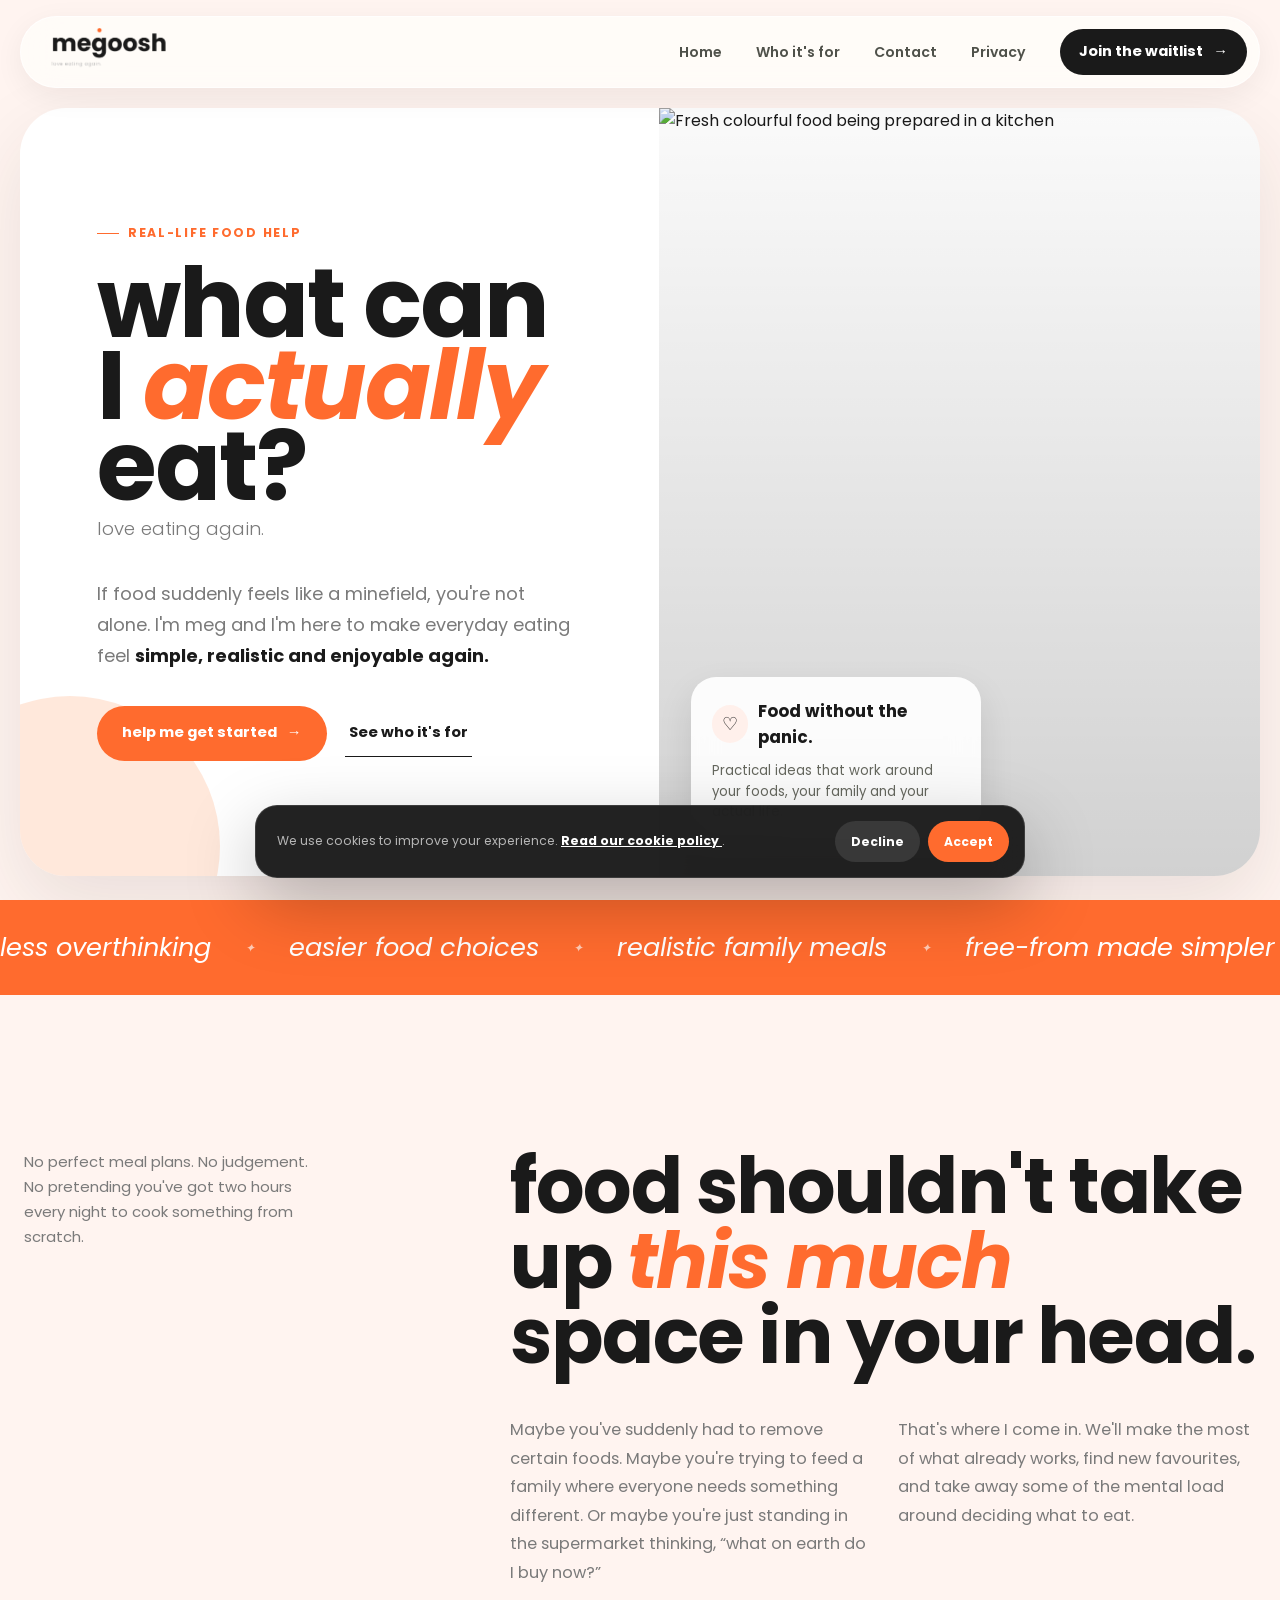
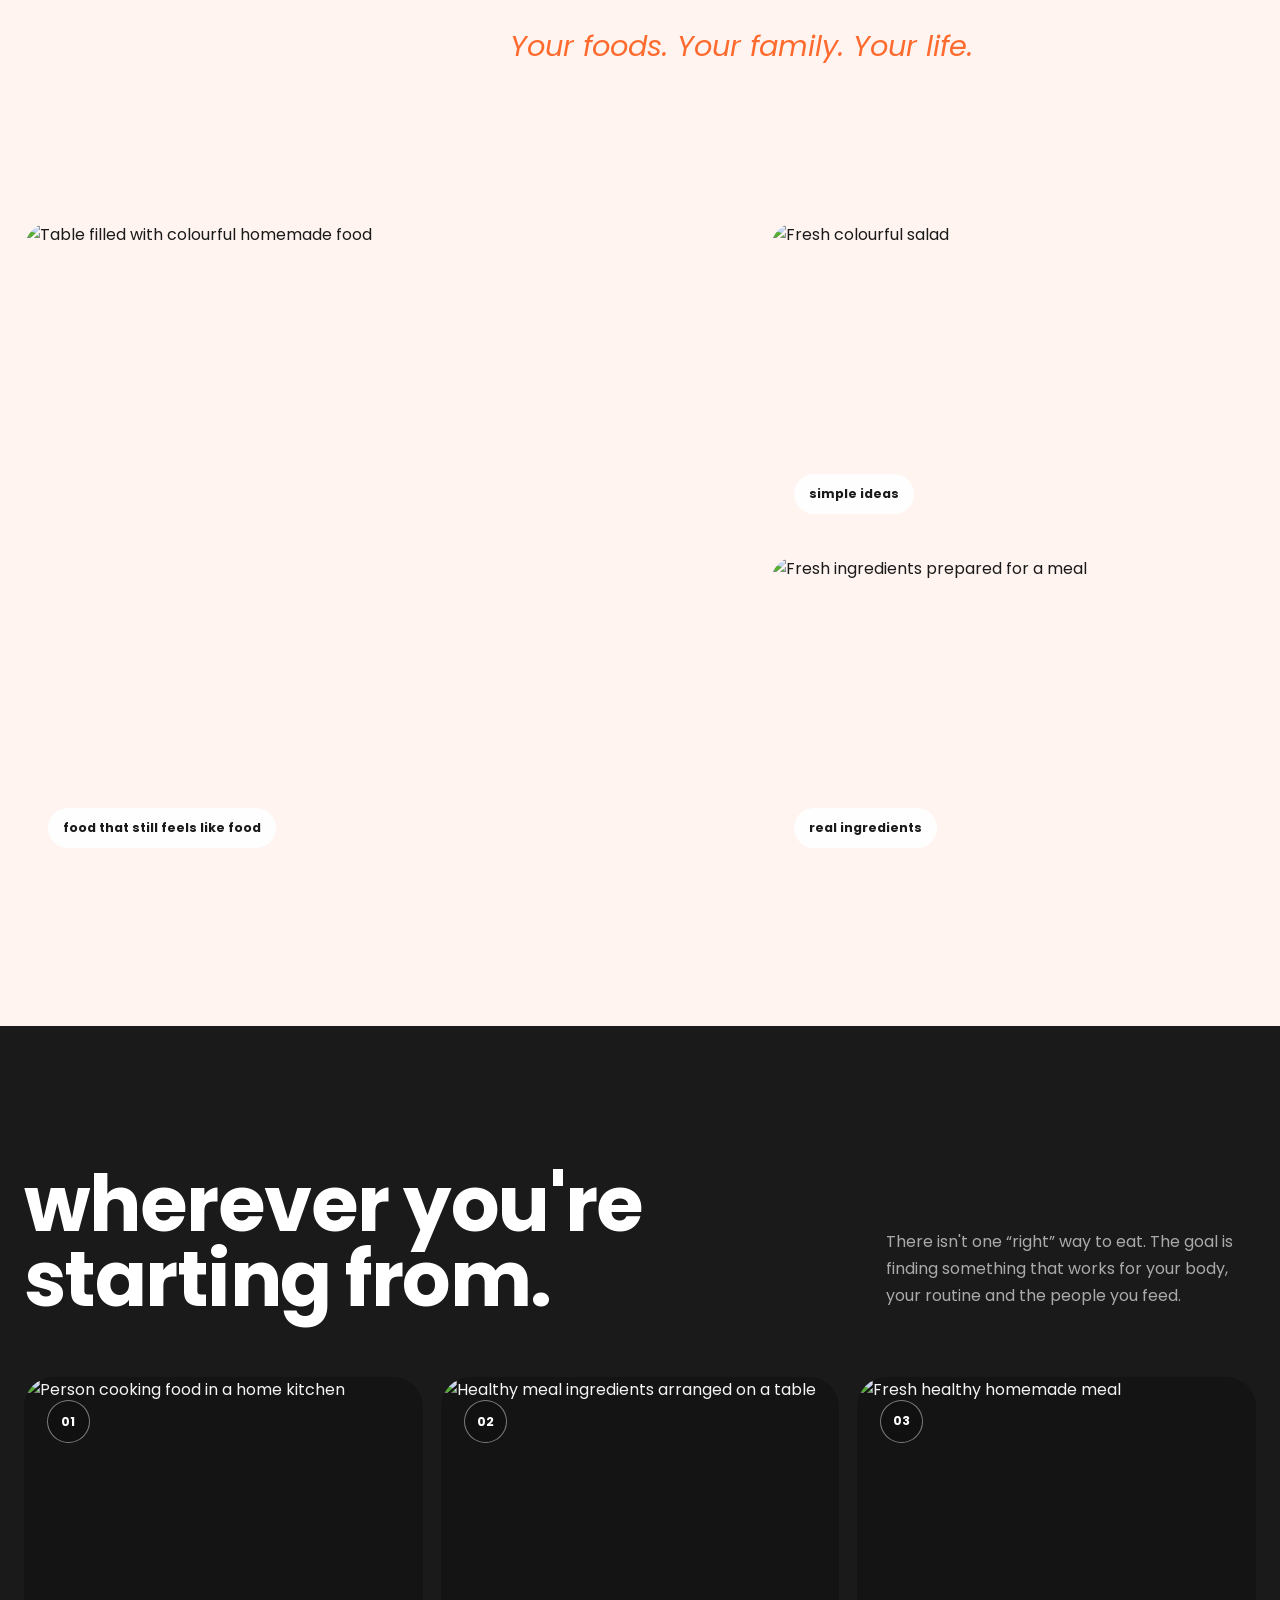
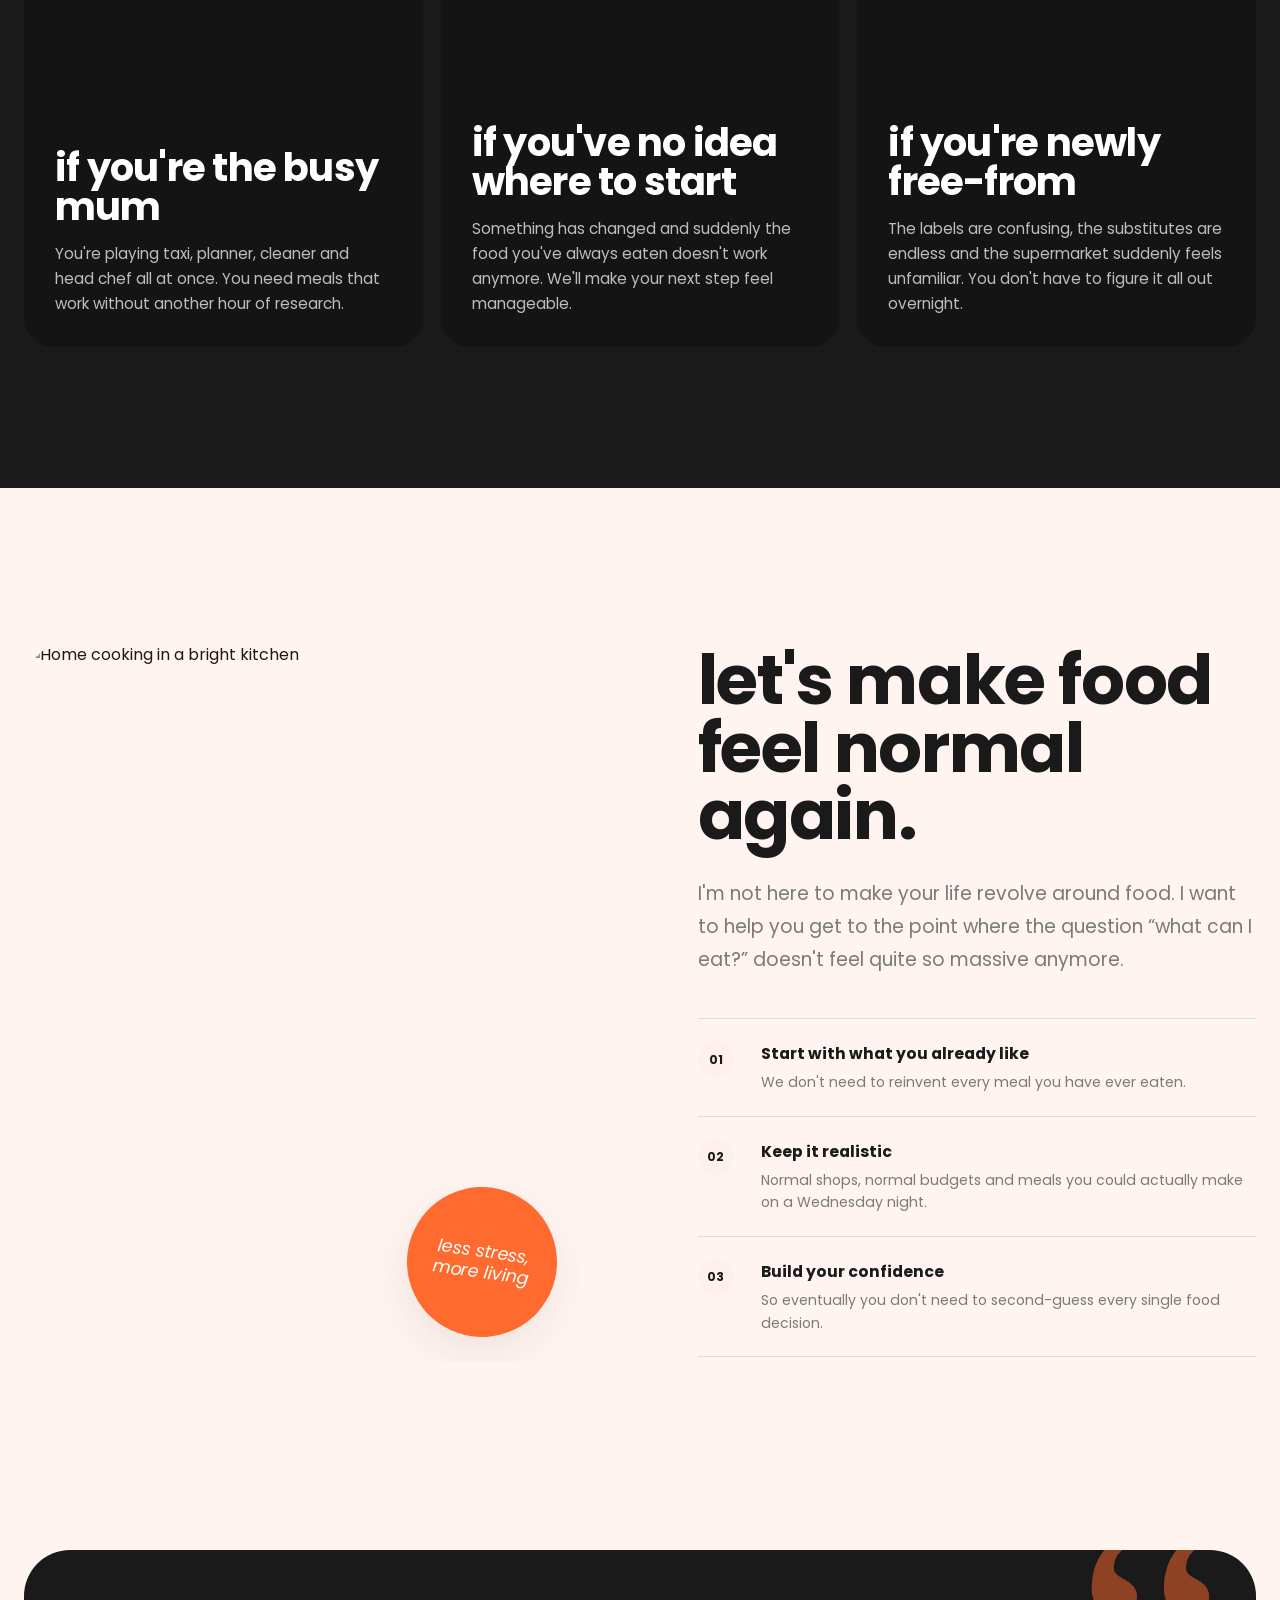
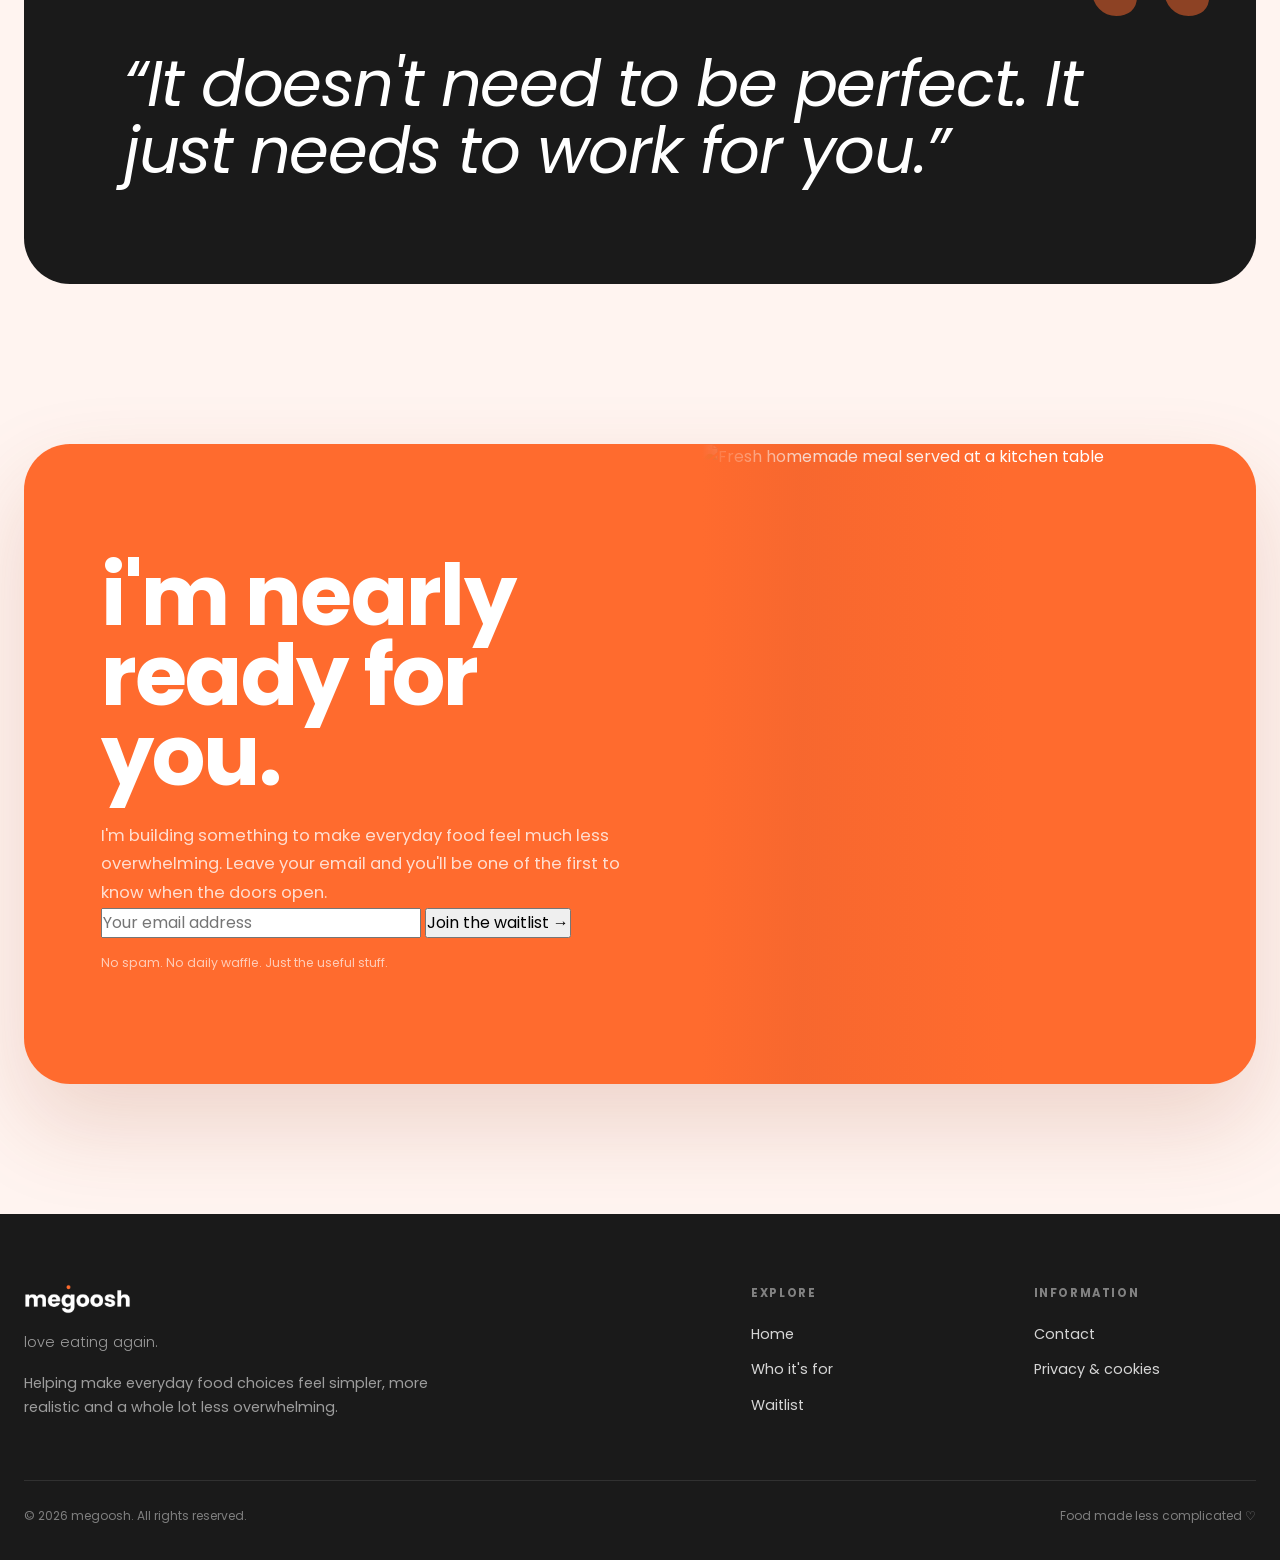
==== commit 76f22b30: "fix: correct capitalization and remove redundant labels in index.html" ====
--- a/index.html
+++ b/index.html
@@ -2536,7 +2536,7 @@
 
                     <p class="hero-intro">
                         If food suddenly feels like a minefield, you're not
-                        alone. I'm Meg — and I'm here to make everyday eating
+                        alone. I'm meg and I'm here to make everyday eating
                         feel <strong>simple, realistic and enjoyable again.</strong>
                     </p>
 
@@ -2666,9 +2666,6 @@
 
                 <aside class="intro-label reveal">
 
-                    <div class="eyebrow">
-                        hello, i'm meg
-                    </div>
 
                     <p>
                         No perfect meal plans. No judgement.
@@ -2784,9 +2781,6 @@
 
                     <div>
 
-                        <div class="eyebrow">
-                            who i'm here for
-                        </div>
 
                         <h2 class="display">
                             wherever you're starting from.
@@ -2931,9 +2925,6 @@
 
                 <div class="promise-copy reveal">
 
-                    <div class="eyebrow">
-                        the whole point
-                    </div>
 
                     <h2 class="display">
                         let's make food feel normal again.
@@ -3049,9 +3040,6 @@
 
                     <div class="waitlist-copy">
 
-                        <div class="eyebrow">
-                            join the waitlist
-                        </div>
 
                         <h2>
                             i'm nearly ready for you.
@@ -3065,7 +3053,7 @@
                         </p>
 
 <form action="https://formspree.io/f/mrpzrzlj" method="POST">
-    <input type="hidden" name="_subject" value="Megoosh waitlist signup">
+    <input type="hidden" name="_subject" value="megoosh waitlist signup">
     <input type="hidden" name="_captcha" value="false">
     <input type="hidden" name="_template" value="table">
 
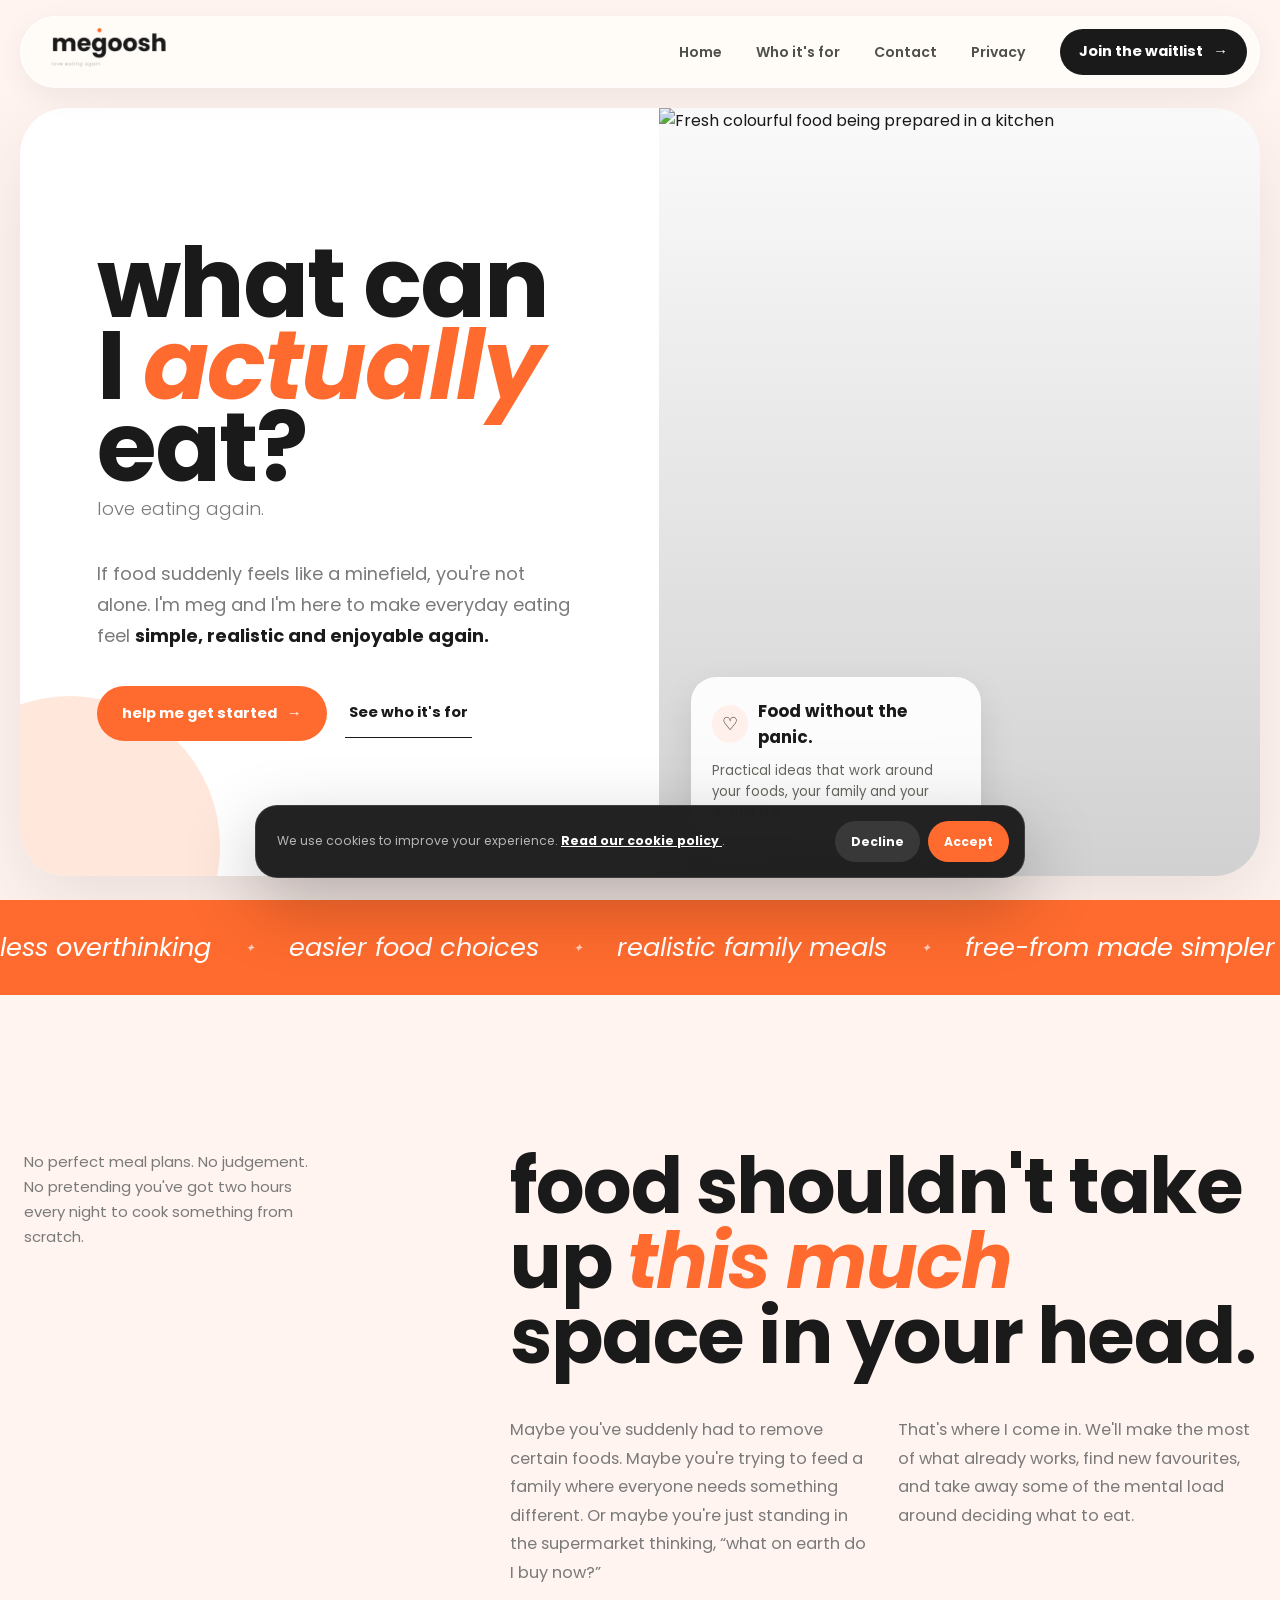
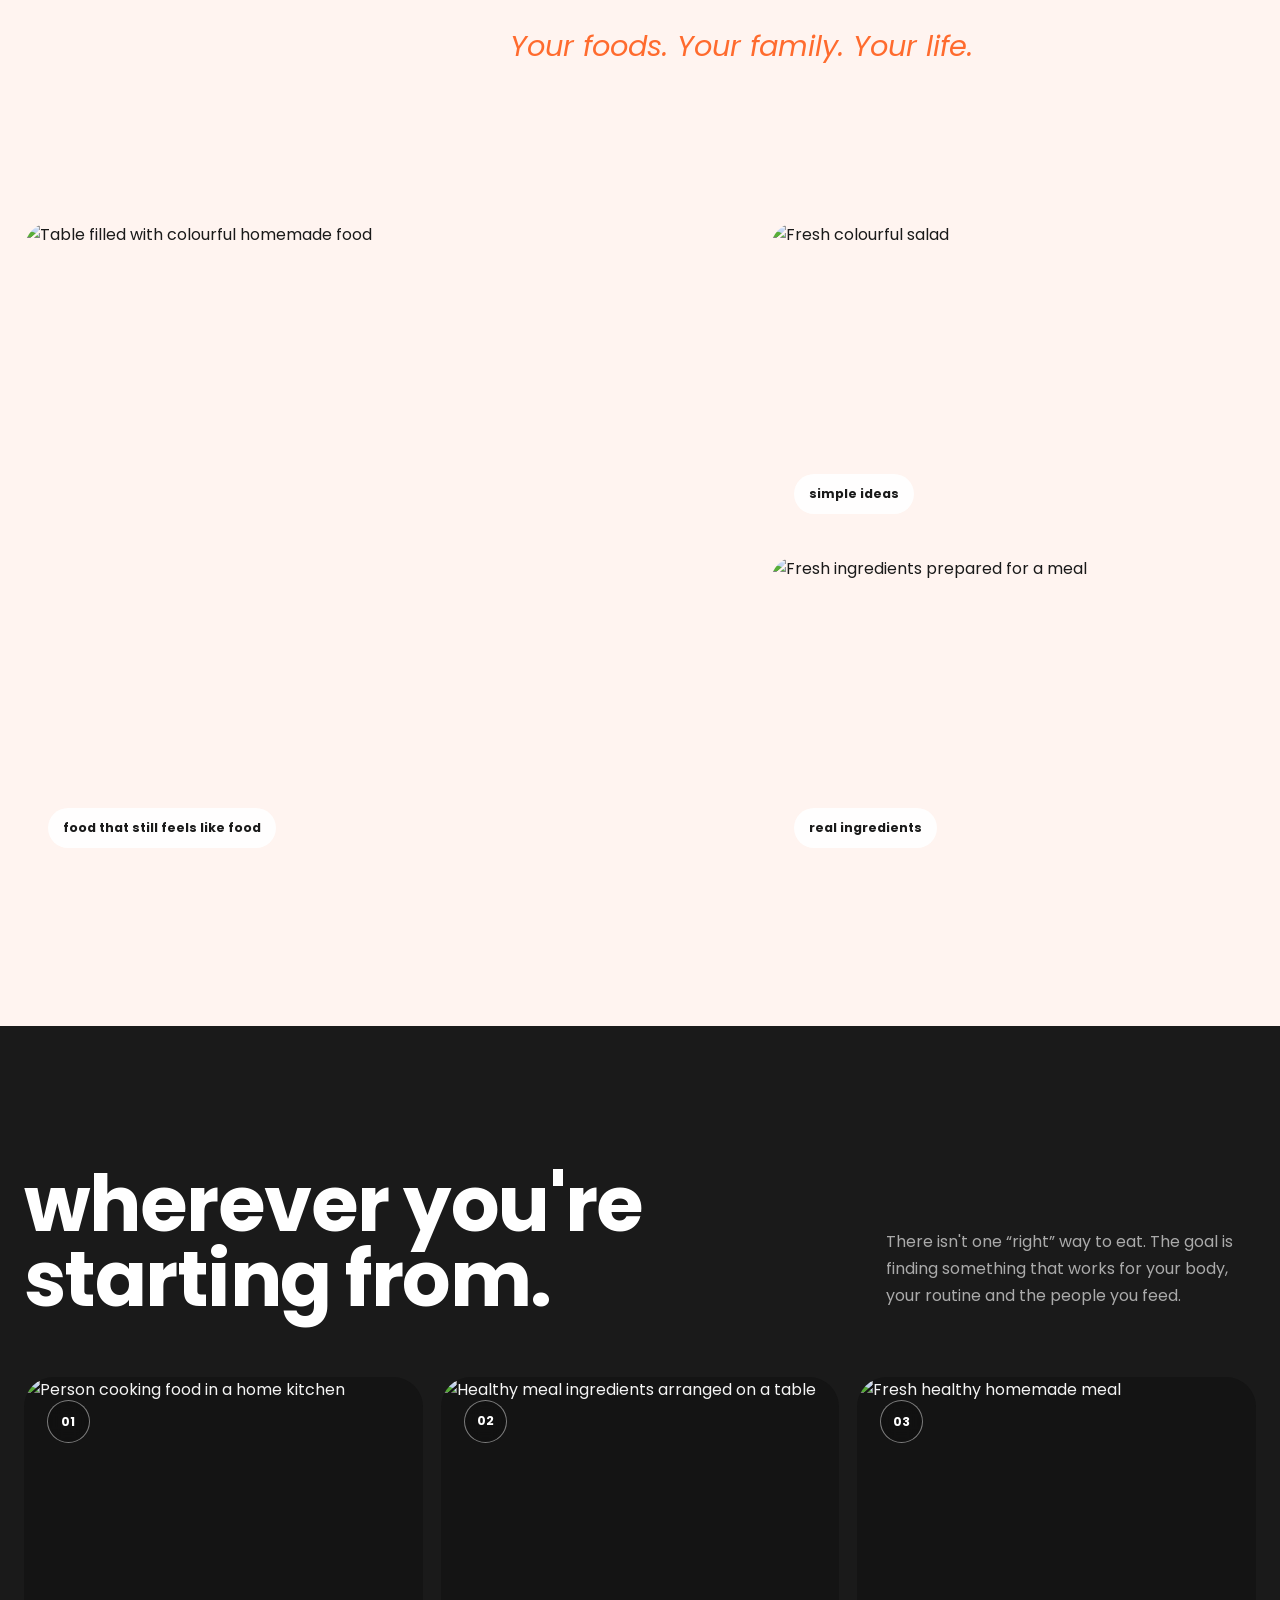
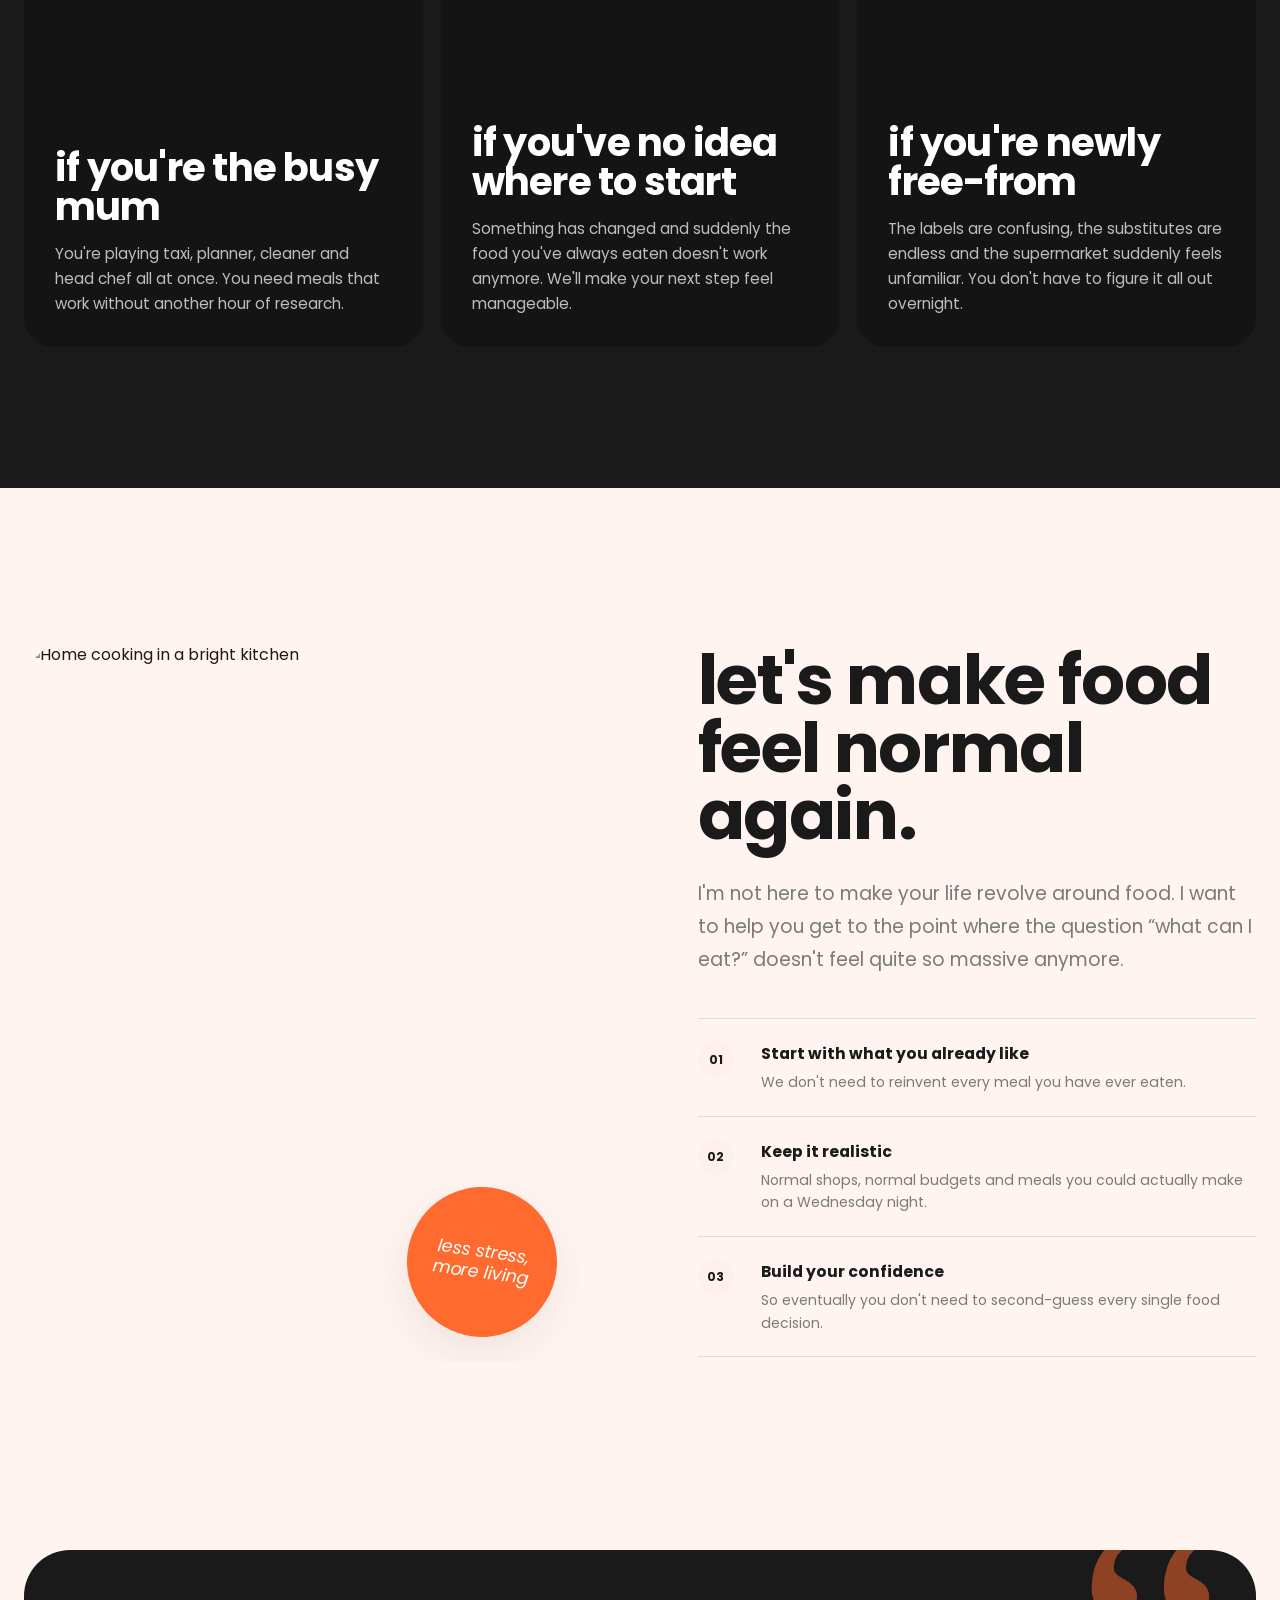
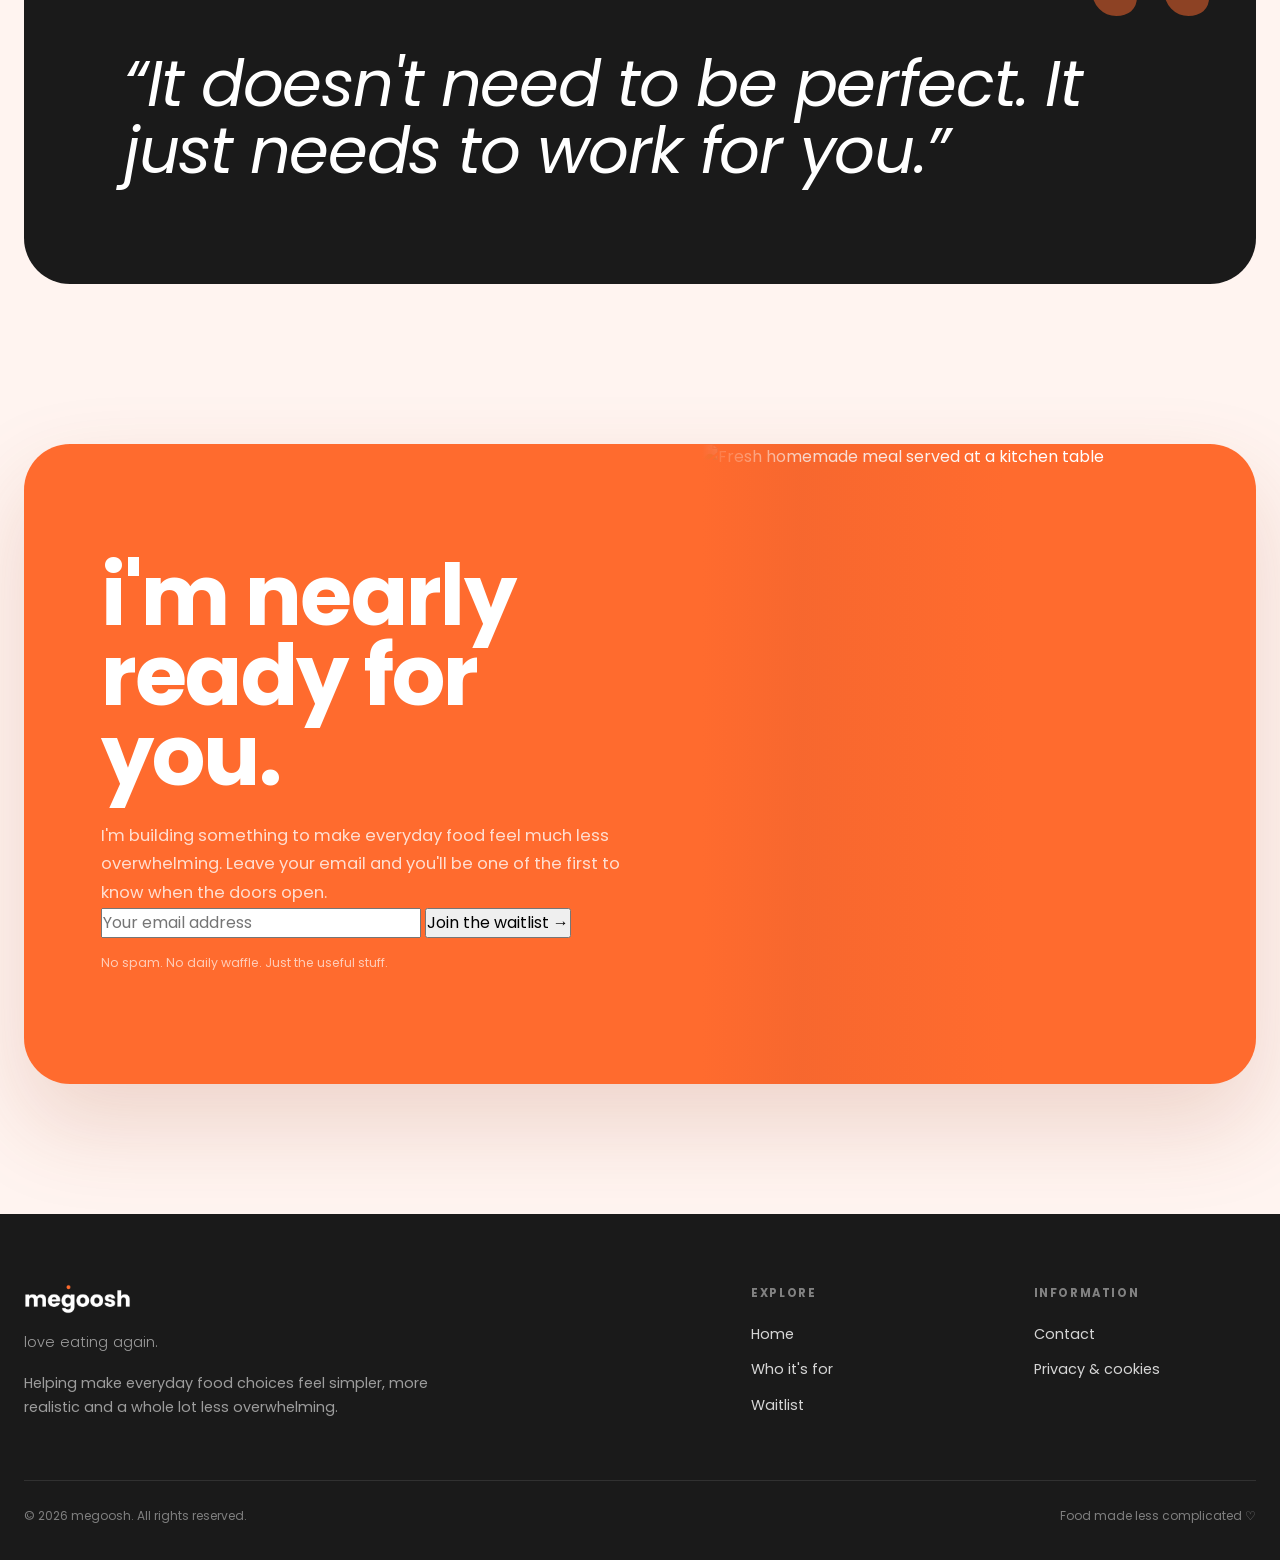
==== commit f0348a22: "refactor: remove redundant eyebrow section from hero copy in index.html" ====
--- a/index.html
+++ b/index.html
@@ -2524,10 +2524,6 @@
 
                 <div class="hero-copy">
 
-                    <div class="eyebrow">
-                        real-life food help
-                    </div>
-
                     <h1 class="hero-title">
                         what can I <em>actually</em> eat?
                     </h1>
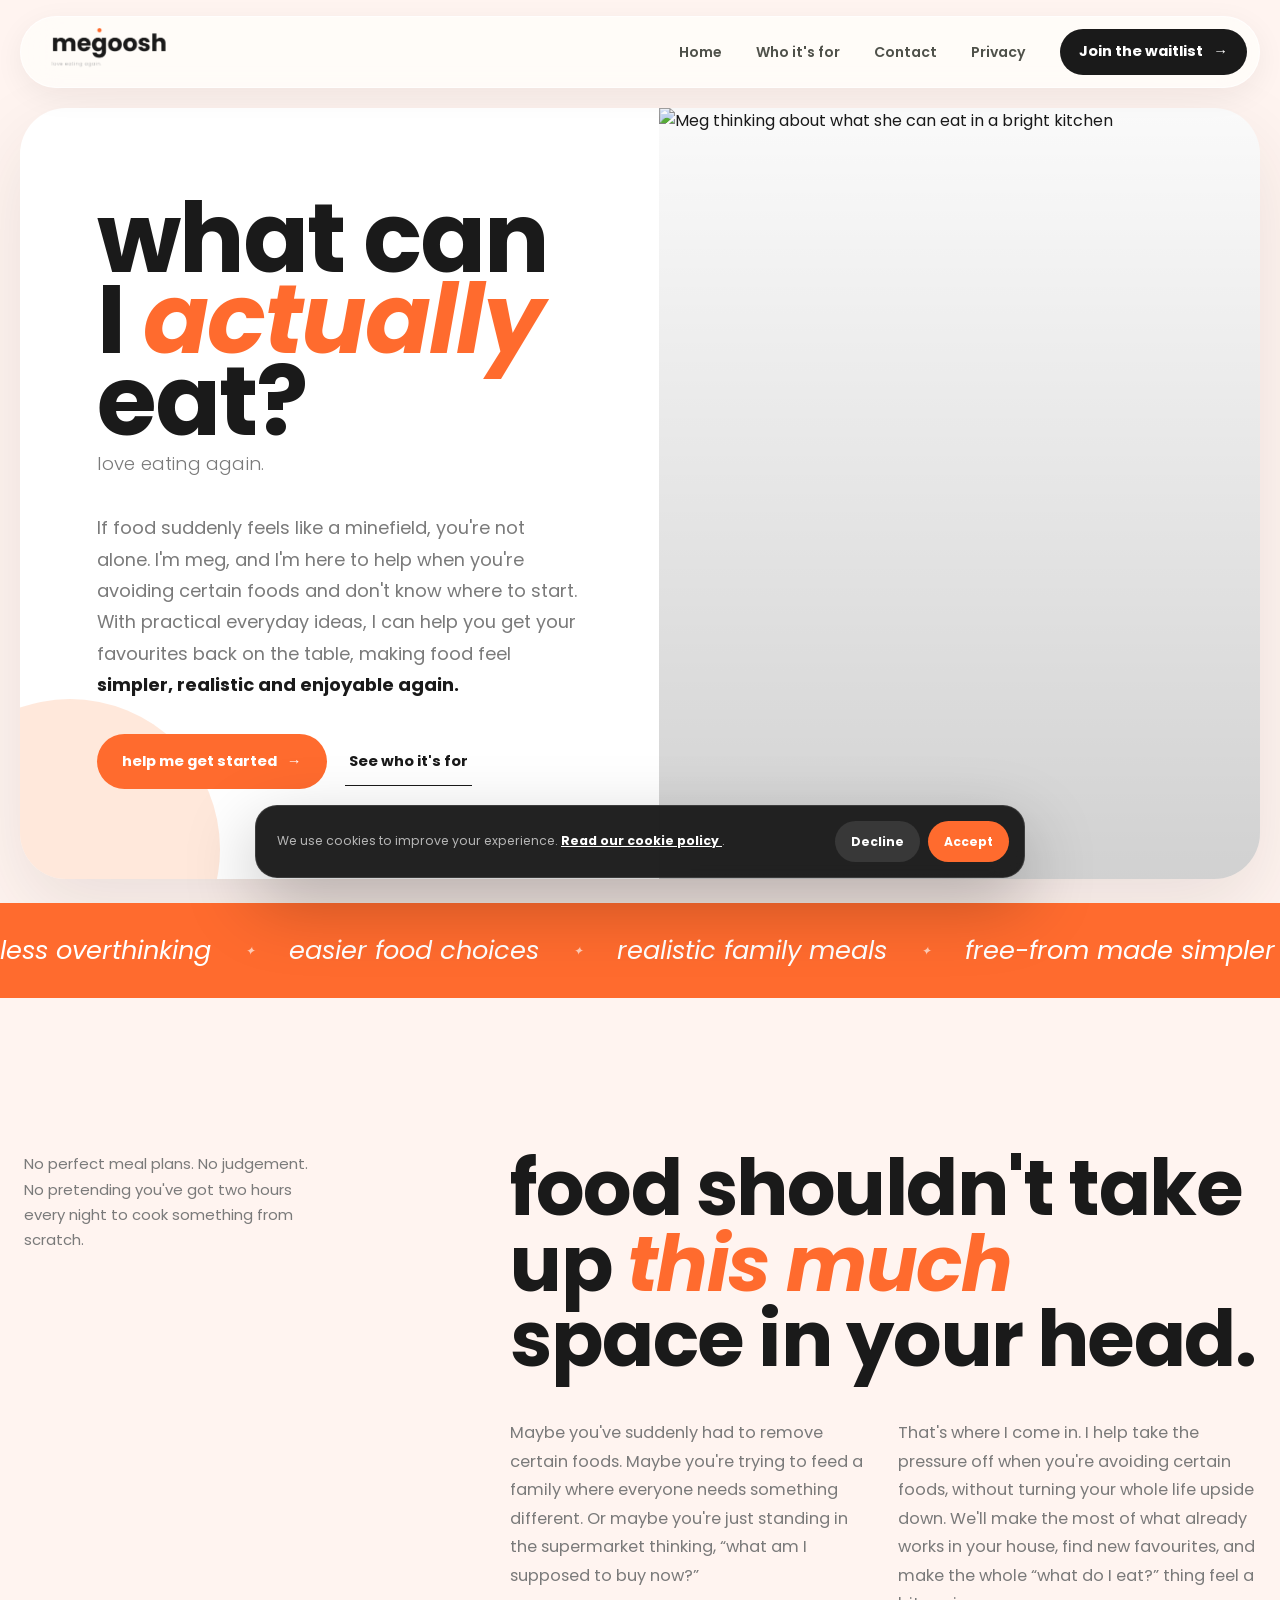
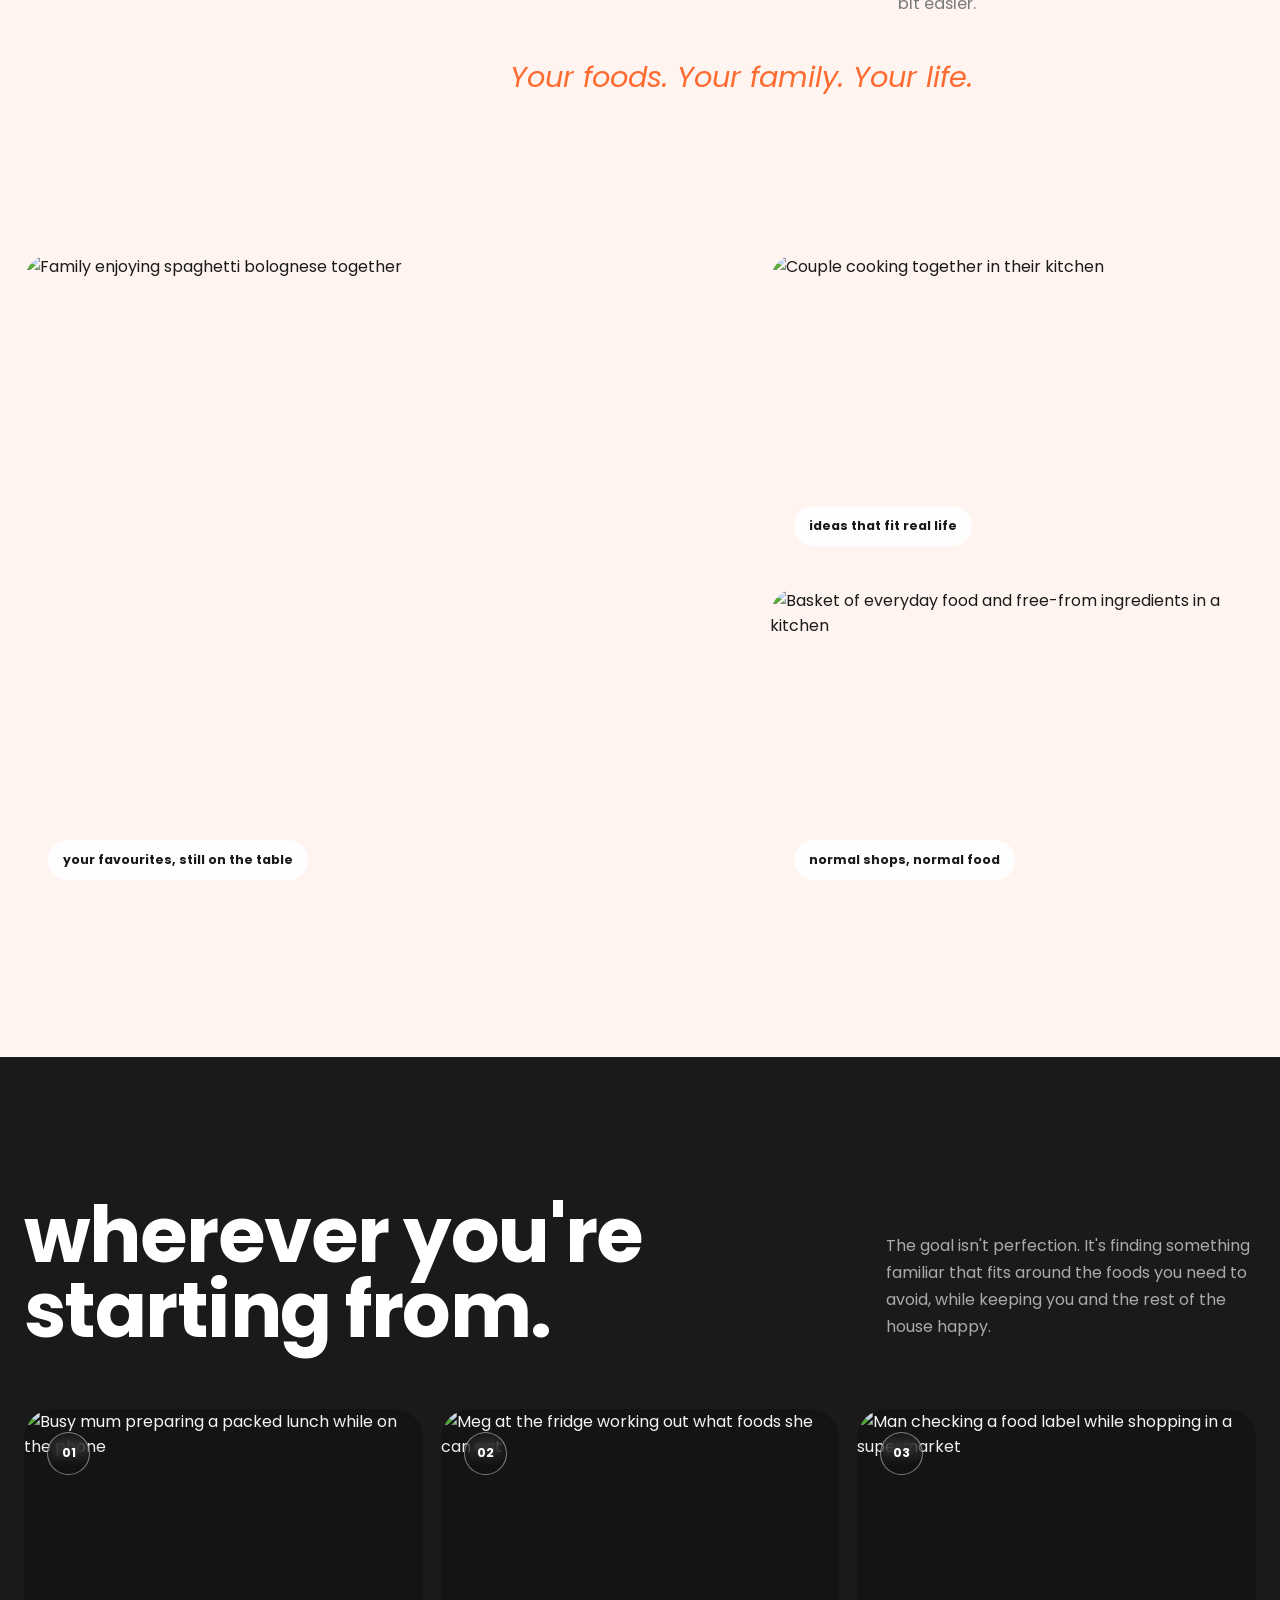
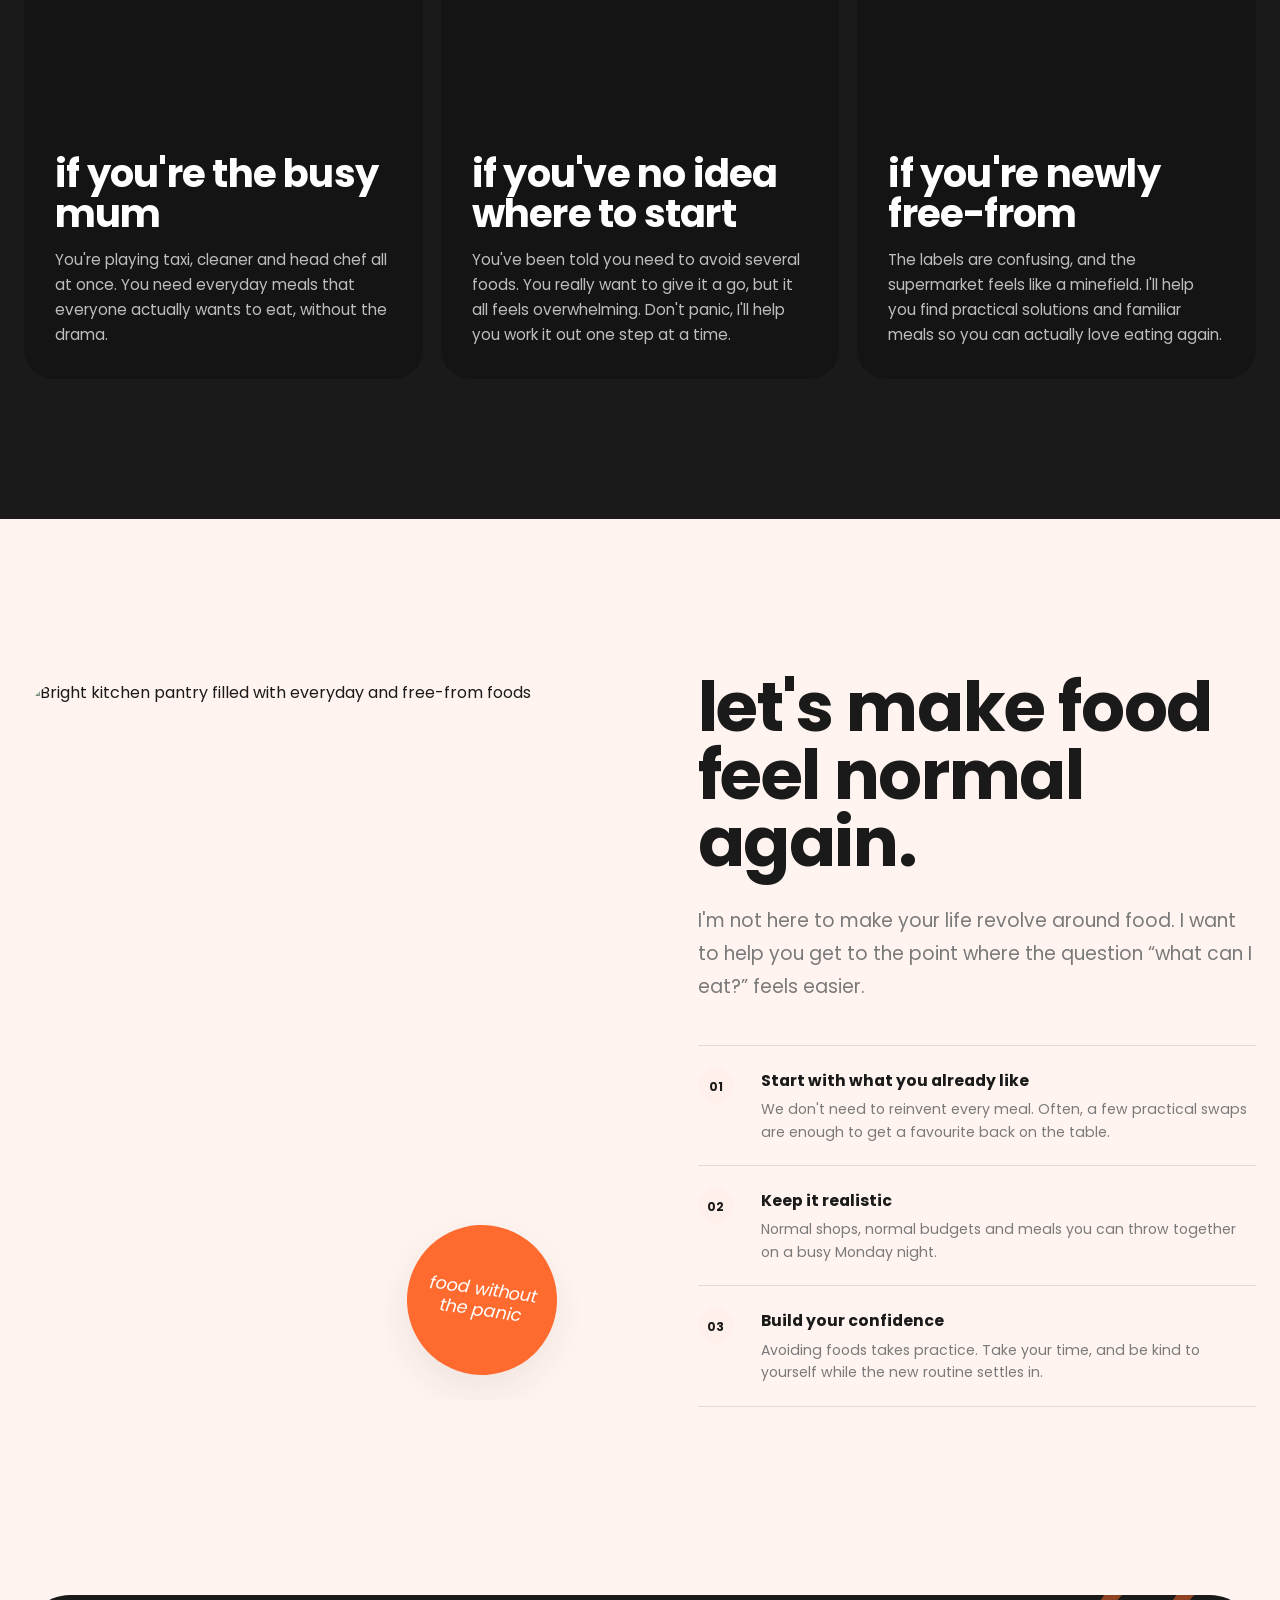
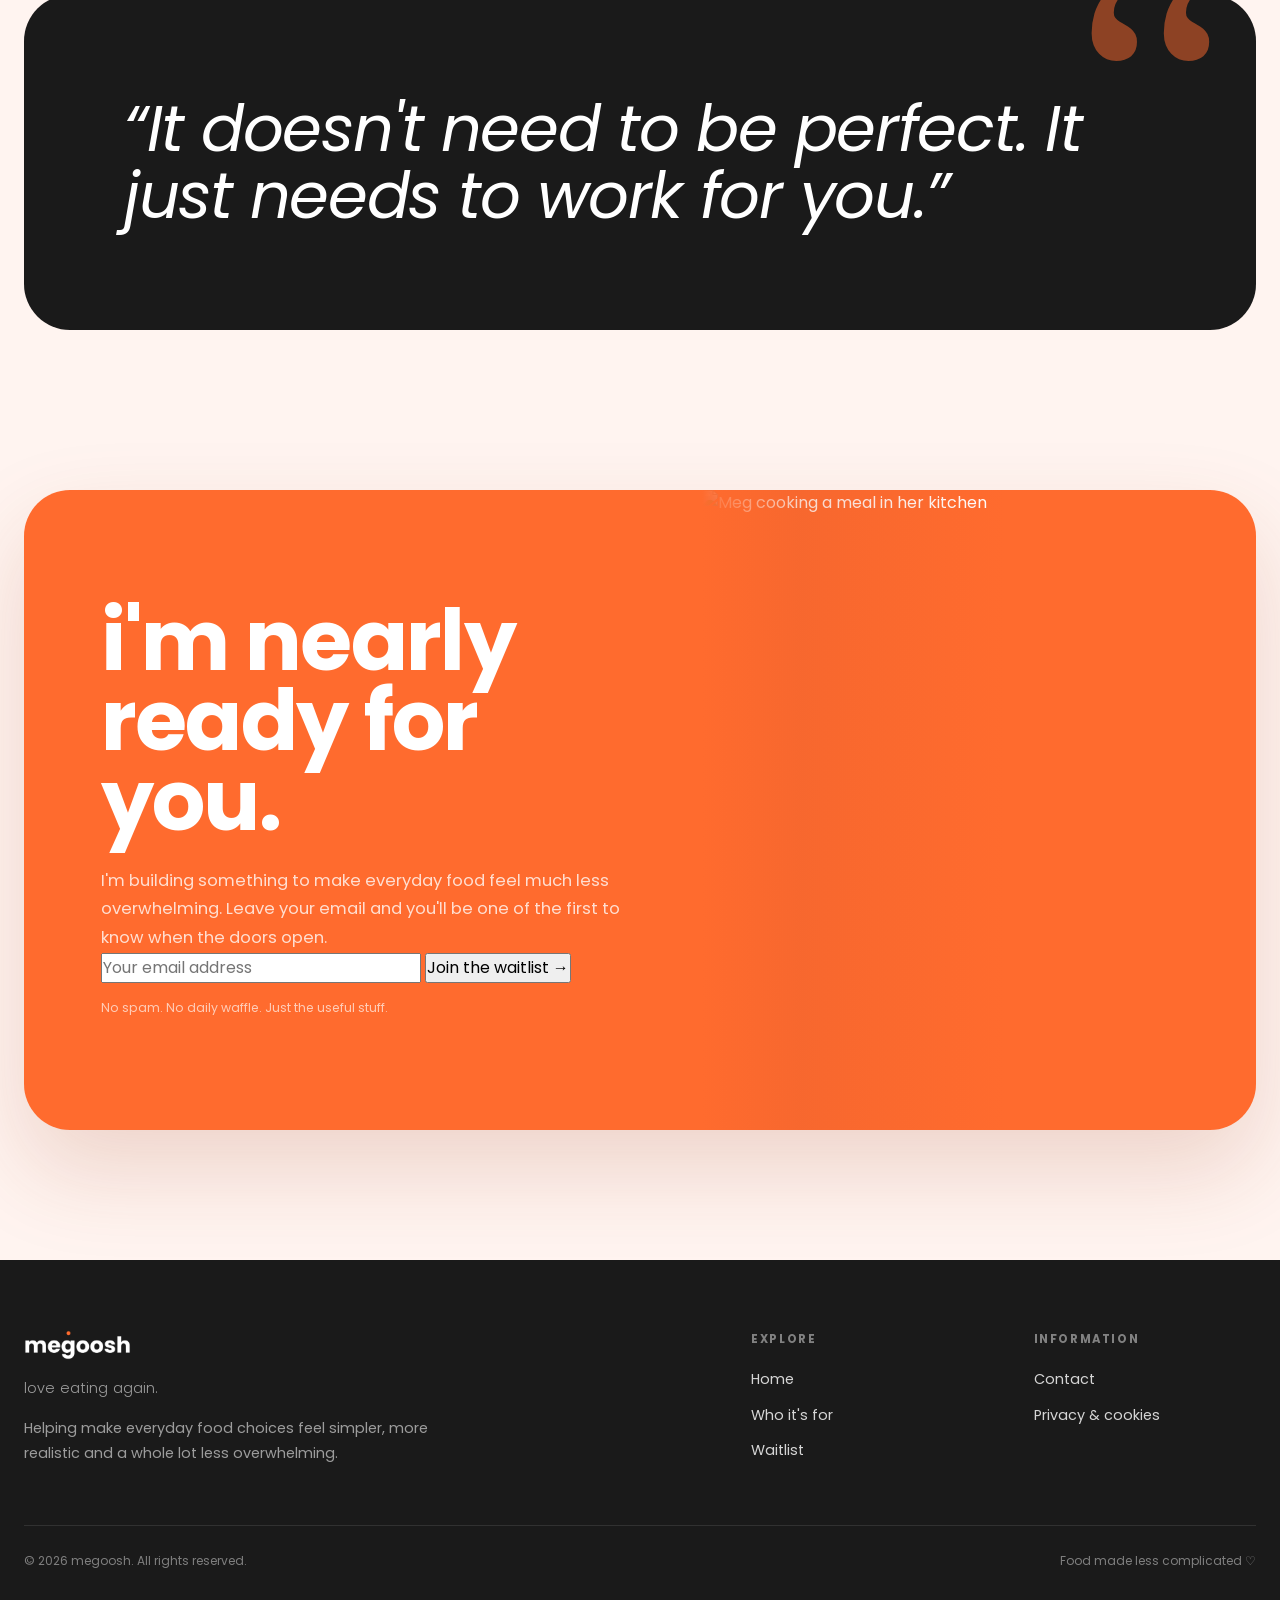
==== commit e10ad593: "add images and update text" ====
--- a/index.html
+++ b/index.html
@@ -2531,9 +2531,7 @@
                     <p class="tagline-line">love eating again.</p>
 
                     <p class="hero-intro">
-                        If food suddenly feels like a minefield, you're not
-                        alone. I'm meg and I'm here to make everyday eating
-                        feel <strong>simple, realistic and enjoyable again.</strong>
+                        If food suddenly feels like a minefield, you're not alone. I'm meg, and I'm here to help when you're avoiding certain foods and don't know where to start. With practical everyday ideas, I can help you get your favourites back on the table, making food feel <strong>simpler, realistic and enjoyable again.</strong>
                     </p>
 
                     <div class="hero-actions">
@@ -2563,30 +2561,10 @@
                 <div class="hero-image">
 
                     <img
-                        src="https://images.unsplash.com/photo-1498837167922-ddd27525d352?auto=format&fit=crop&w=1400&q=88"
-                        alt="Fresh colourful food being prepared in a kitchen"
+                        src="images/meg-thinks.jpeg"
+                        alt="Meg thinking about what she can eat in a bright kitchen"
                     >
 
-                    <div class="hero-floating-card">
-
-                        <div class="hero-floating-top">
-
-                            <div class="hero-floating-icon">
-                                ♡
-                            </div>
-
-                            <strong>
-                                Food without the panic.
-                            </strong>
-
-                        </div>
-
-                        <p>
-                            Practical ideas that work around your foods,
-                            your family and your actual life.
-                        </p>
-
-                    </div>
 
                 </div>
 
@@ -2687,13 +2665,11 @@
                             Maybe you're trying to feed a family where everyone
                             needs something different. Or maybe you're just
                             standing in the supermarket thinking,
-                            “what on earth do I buy now?”
+                            “what am I supposed to buy now?”
                         </p>
 
                         <p>
-                            That's where I come in. We'll make the most of what
-                            already works, find new favourites, and take away
-                            some of the mental load around deciding what to eat.
+                            That's where I come in. I help take the pressure off when you're avoiding certain foods, without turning your whole life upside down. We'll make the most of what already works in your house, find new favourites, and make the whole “what do I eat?” thing feel a bit easier.
                         </p>
 
                     </div>
@@ -2718,13 +2694,13 @@
                 <div class="collage-main">
 
                     <img
-                        src="https://images.unsplash.com/photo-1504674900247-0877df9cc836?auto=format&fit=crop&w=1600&q=88"
-                        alt="Table filled with colourful homemade food"
+                        src="images/family-eating-spag-bol.jpeg"
+                        alt="Family enjoying spaghetti bolognese together"
                         loading="lazy"
                     >
 
                     <span class="collage-label">
-                        food that still feels like food
+                        your favourites, still on the table
                     </span>
 
                 </div>
@@ -2735,13 +2711,13 @@
                     <div class="collage-small">
 
                         <img
-                            src="https://images.unsplash.com/photo-1512621776951-a57141f2eefd?auto=format&fit=crop&w=1100&q=88"
-                            alt="Fresh colourful salad"
+                            src="images/couple-cooking.jpeg"
+                            alt="Couple cooking together in their kitchen"
                             loading="lazy"
                         >
 
                         <span class="collage-label">
-                            simple ideas
+                            ideas that fit real life
                         </span>
 
                     </div>
@@ -2749,13 +2725,13 @@
                     <div class="collage-small">
 
                         <img
-                            src="https://images.unsplash.com/photo-1547592180-85f173990554?auto=format&fit=crop&w=1100&q=88"
-                            alt="Fresh ingredients prepared for a meal"
+                            src="images/basket-of-food.jpeg"
+                            alt="Basket of everyday food and free-from ingredients in a kitchen"
                             loading="lazy"
                         >
 
                         <span class="collage-label">
-                            real ingredients
+                            normal shops, normal food
                         </span>
 
                     </div>
@@ -2785,9 +2761,7 @@
                     </div>
 
                     <p>
-                        There isn't one “right” way to eat.
-                        The goal is finding something that works for
-                        your body, your routine and the people you feed.
+                        The goal isn't perfection. It's finding something familiar that fits around the foods you need to avoid, while keeping you and the rest of the house happy.
                     </p>
 
                 </div>
@@ -2800,8 +2774,8 @@
                     <article class="audience-card reveal">
 
                         <img
-                            src="https://images.unsplash.com/photo-1466637574441-749b8f19452f?auto=format&fit=crop&w=1100&q=88"
-                            alt="Person cooking food in a home kitchen"
+                            src="images/busy-mum.jpeg"
+                            alt="Busy mum preparing a packed lunch while on the phone"
                             loading="lazy"
                         >
 
@@ -2816,9 +2790,7 @@
                             </h3>
 
                             <p>
-                                You're playing taxi, planner, cleaner and
-                                head chef all at once. You need meals that
-                                work without another hour of research.
+                                You're playing taxi, cleaner and head chef all at once. You need everyday meals that everyone actually wants to eat, without the drama.
                             </p>
 
                         </div>
@@ -2831,8 +2803,8 @@
                     <article class="audience-card reveal">
 
                         <img
-                            src="https://images.unsplash.com/photo-1490645935967-10de6ba17061?auto=format&fit=crop&w=1100&q=88"
-                            alt="Healthy meal ingredients arranged on a table"
+                            src="images/meg-at-the-fridge.jpeg"
+                            alt="Meg at the fridge working out what foods she can eat"
                             loading="lazy"
                         >
 
@@ -2847,9 +2819,7 @@
                             </h3>
 
                             <p>
-                                Something has changed and suddenly the food
-                                you've always eaten doesn't work anymore.
-                                We'll make your next step feel manageable.
+                                You've been told you need to avoid several foods. You really want to give it a go, but it all feels overwhelming. Don't panic, I'll help you work it out one step at a time.
                             </p>
 
                         </div>
@@ -2862,8 +2832,8 @@
                     <article class="audience-card reveal">
 
                         <img
-                            src="https://images.unsplash.com/photo-1476224203421-9ac39bcb3327?auto=format&fit=crop&w=1100&q=88"
-                            alt="Fresh healthy homemade meal"
+                            src="images/man-in-supermarket.jpeg"
+                            alt="Man checking a food label while shopping in a supermarket"
                             loading="lazy"
                         >
 
@@ -2878,10 +2848,7 @@
                             </h3>
 
                             <p>
-                                The labels are confusing, the substitutes
-                                are endless and the supermarket suddenly
-                                feels unfamiliar. You don't have to figure
-                                it all out overnight.
+                                The labels are confusing, and the supermarket feels like a minefield. I'll help you find practical solutions and familiar meals so you can actually love eating again.
                             </p>
 
                         </div>
@@ -2904,15 +2871,15 @@
                 <div class="promise-image reveal">
 
                     <img
-                        src="https://images.unsplash.com/photo-1556911220-bff31c812dba?auto=format&fit=crop&w=1300&q=88"
-                        alt="Home cooking in a bright kitchen"
+                        src="images/pantry.jpeg"
+                        alt="Bright kitchen pantry filled with everyday and free-from foods"
                         loading="lazy"
                     >
 
                     <div class="promise-badge">
                         <span>
-                            less stress,<br>
-                            more living
+                            food without<br>
+                            the panic
                         </span>
                     </div>
 
@@ -2929,7 +2896,7 @@
                     <p class="body-large">
                         I'm not here to make your life revolve around food.
                         I want to help you get to the point where the question
-                        “what can I eat?” doesn't feel quite so massive anymore.
+                        “what can I eat?” feels easier.
                     </p>
 
 
@@ -2947,8 +2914,7 @@
                                 </h4>
 
                                 <p>
-                                    We don't need to reinvent every meal
-                                    you have ever eaten.
+                                    We don't need to reinvent every meal. Often, a few practical swaps are enough to get a favourite back on the table.
                                 </p>
                             </div>
 
@@ -2967,8 +2933,7 @@
                                 </h4>
 
                                 <p>
-                                    Normal shops, normal budgets and meals
-                                    you could actually make on a Wednesday night.
+                                    Normal shops, normal budgets and meals you can throw together on a busy Monday night.
                                 </p>
                             </div>
 
@@ -2987,8 +2952,7 @@
                                 </h4>
 
                                 <p>
-                                    So eventually you don't need to second-guess
-                                    every single food decision.
+                                    Avoiding foods takes practice. Take your time, and be kind to yourself while the new routine settles in.
                                 </p>
                             </div>
 
@@ -3087,8 +3051,8 @@
                     <div class="waitlist-image">
 
                         <img
-                            src="https://images.unsplash.com/photo-1498579397066-22750a3cb424?auto=format&fit=crop&w=1200&q=88"
-                            alt="Fresh homemade meal served at a kitchen table"
+                            src="images/meg-cooking.jpeg"
+                            alt="Meg cooking a meal in her kitchen"
                             loading="lazy"
                         >
 
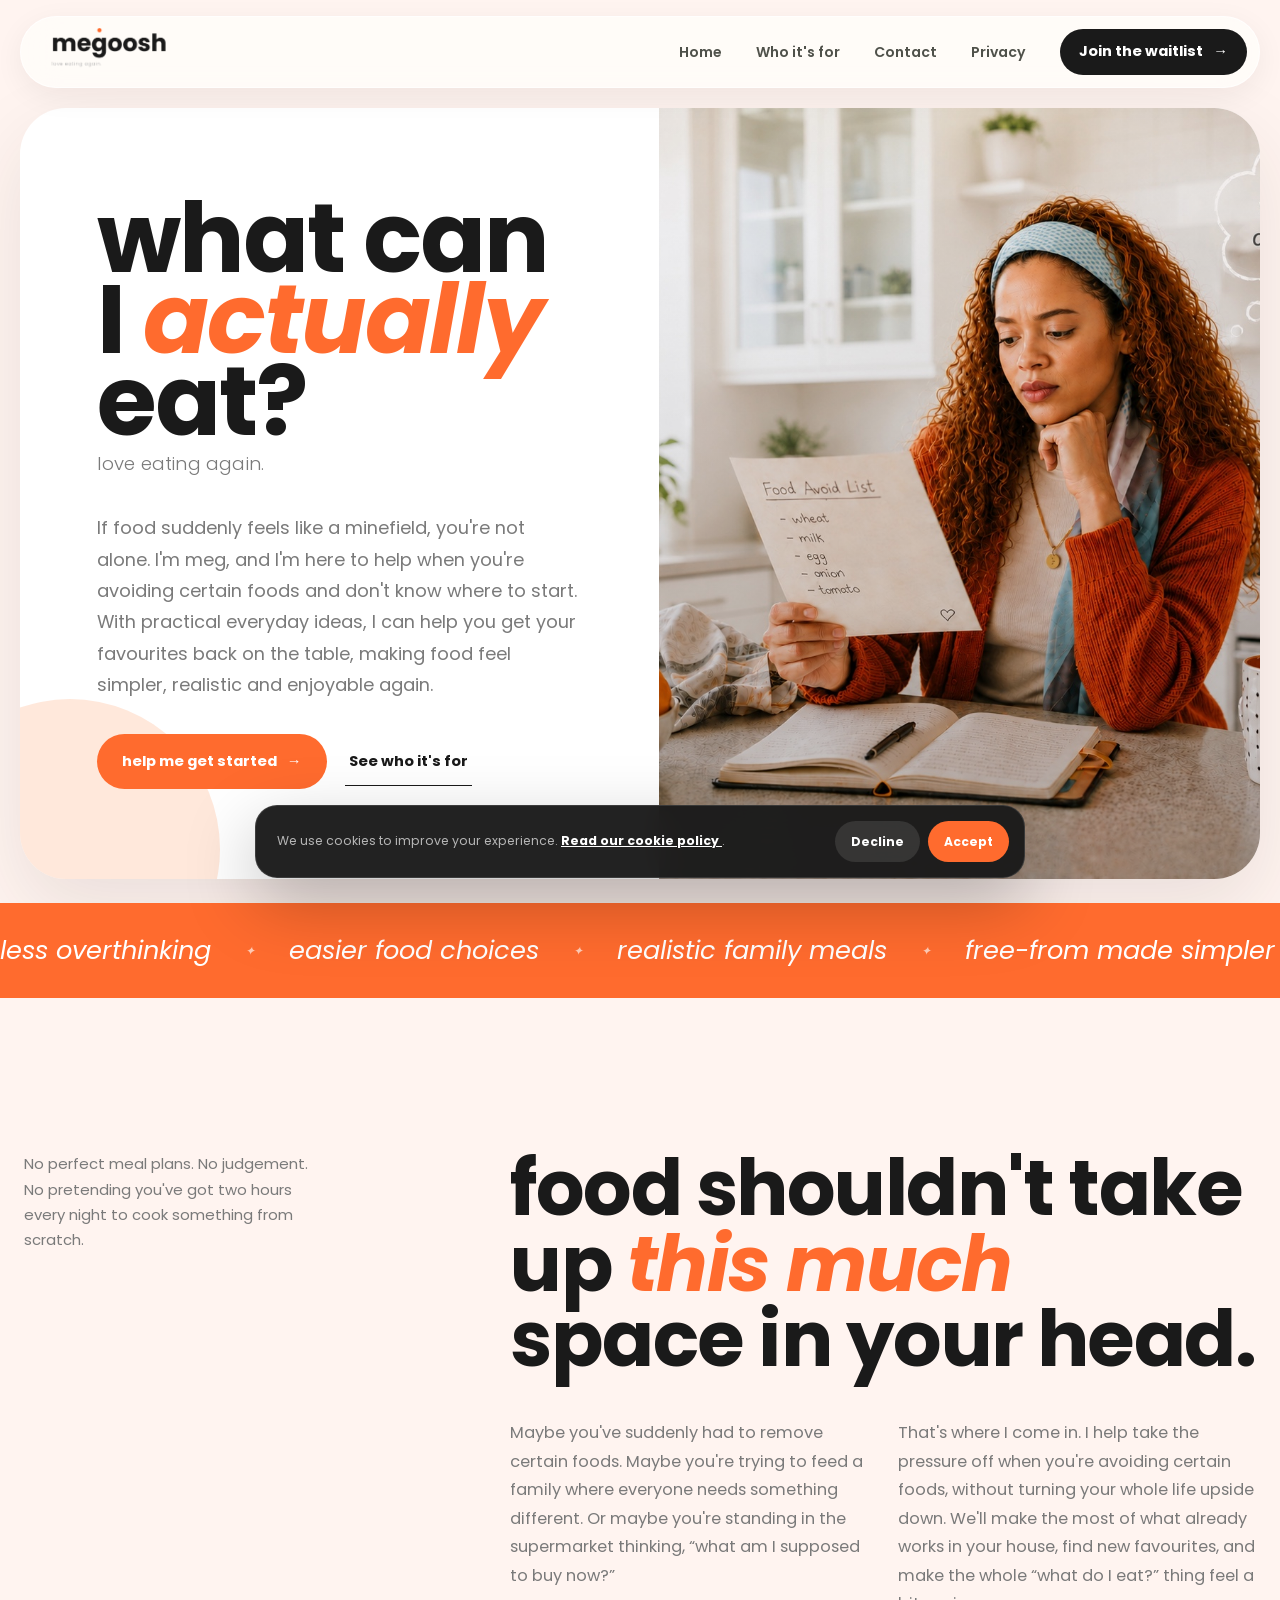
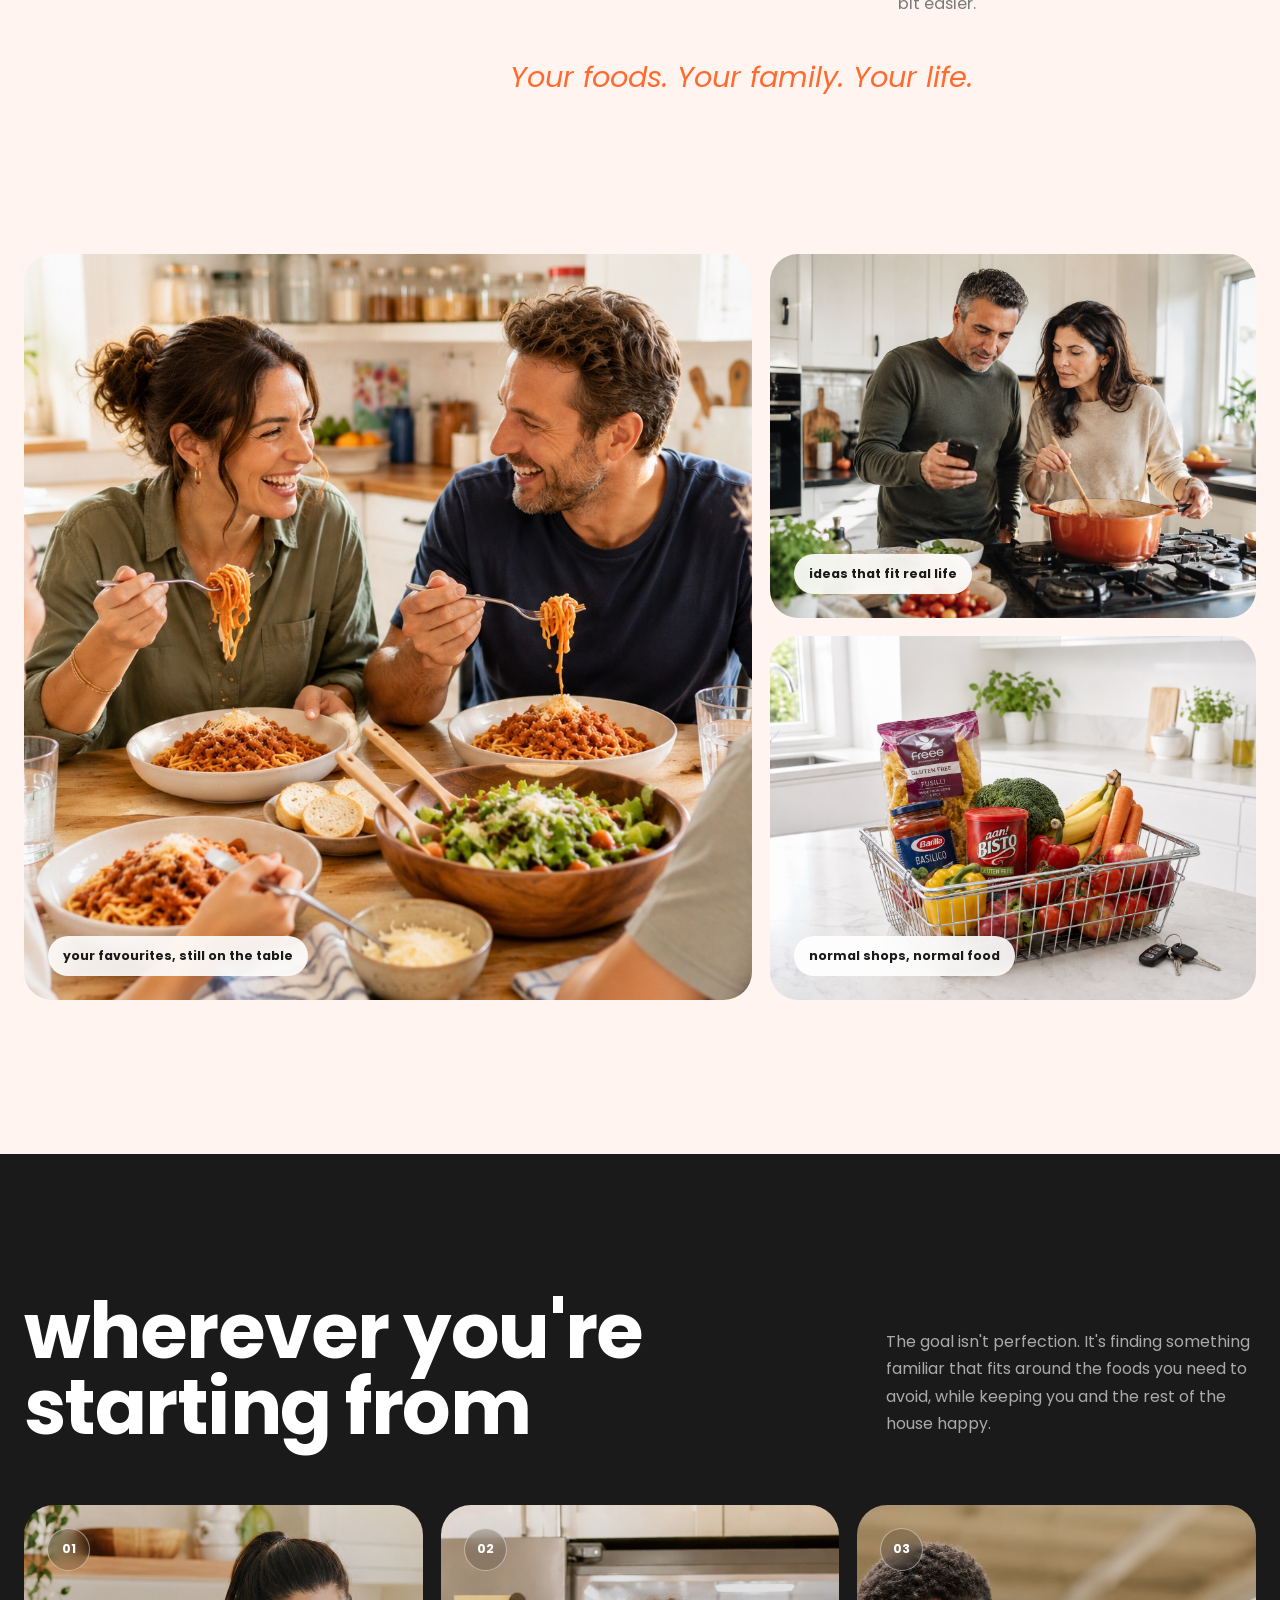
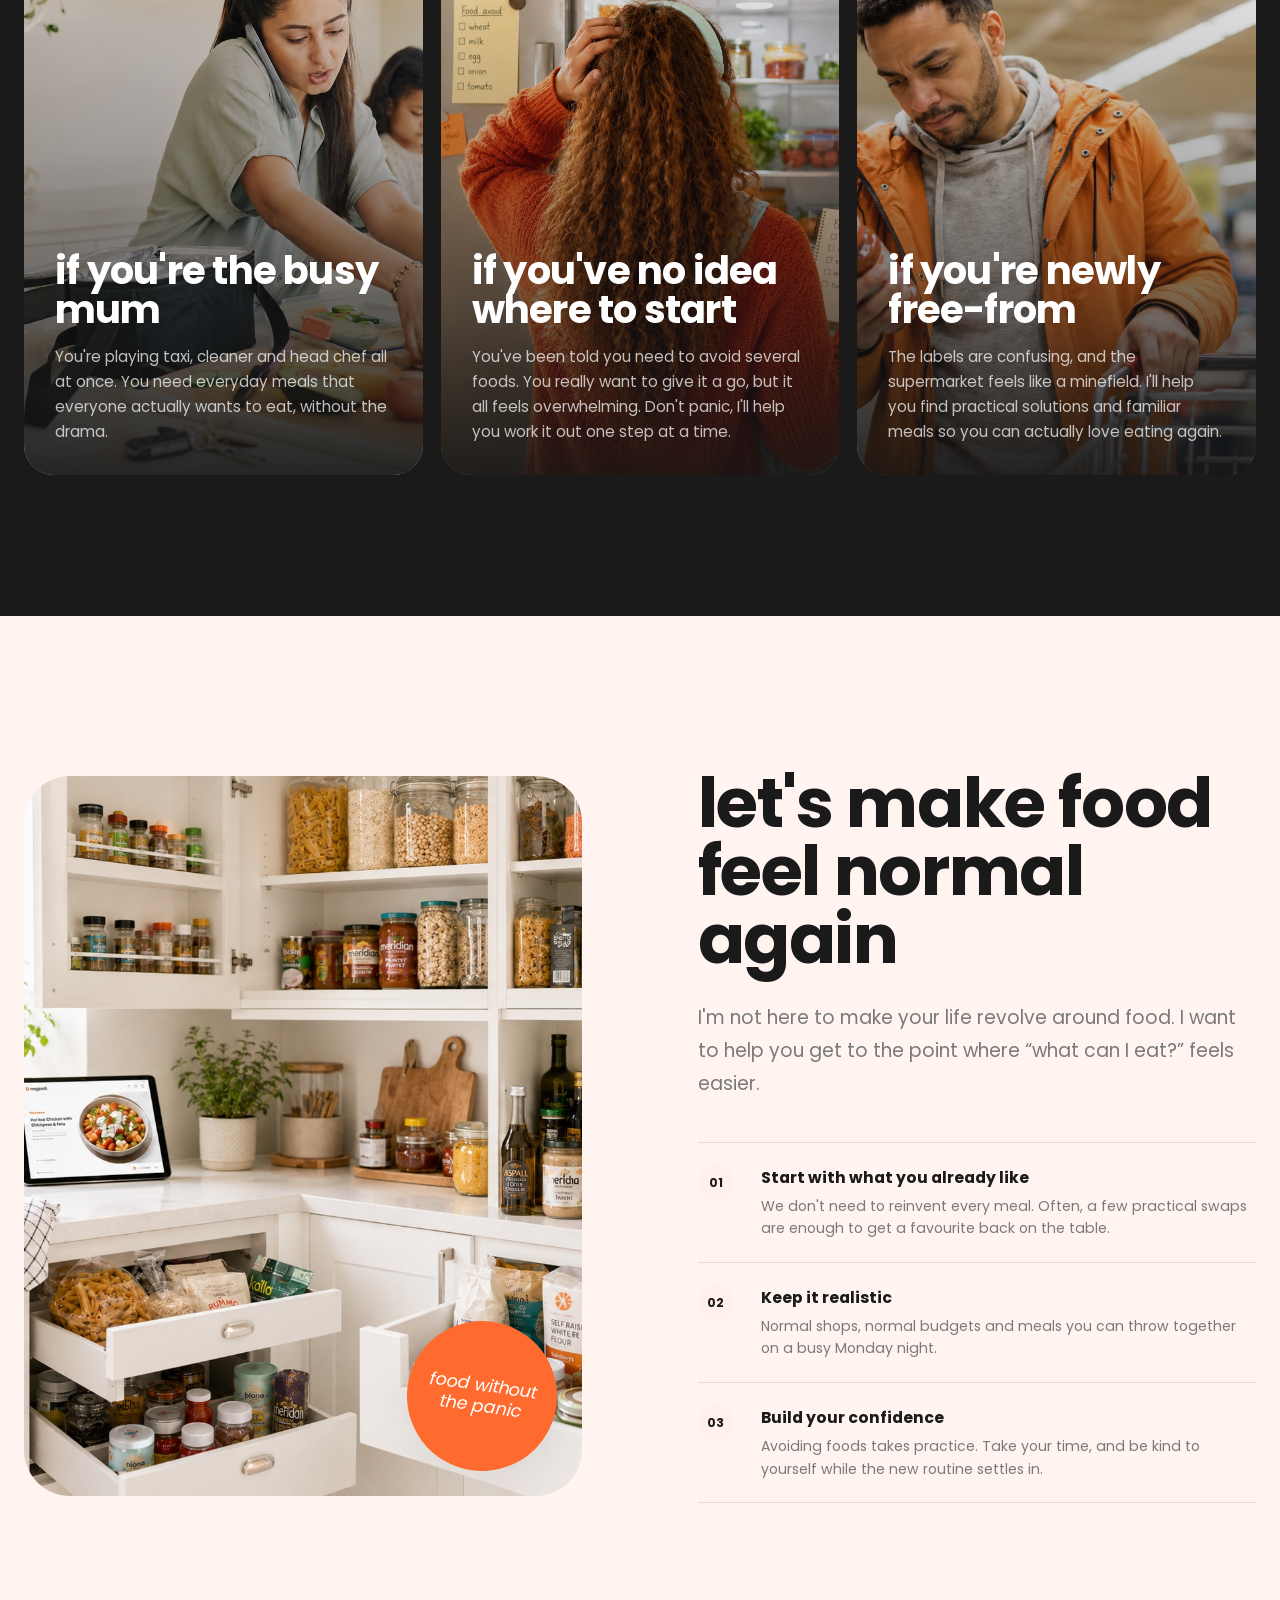
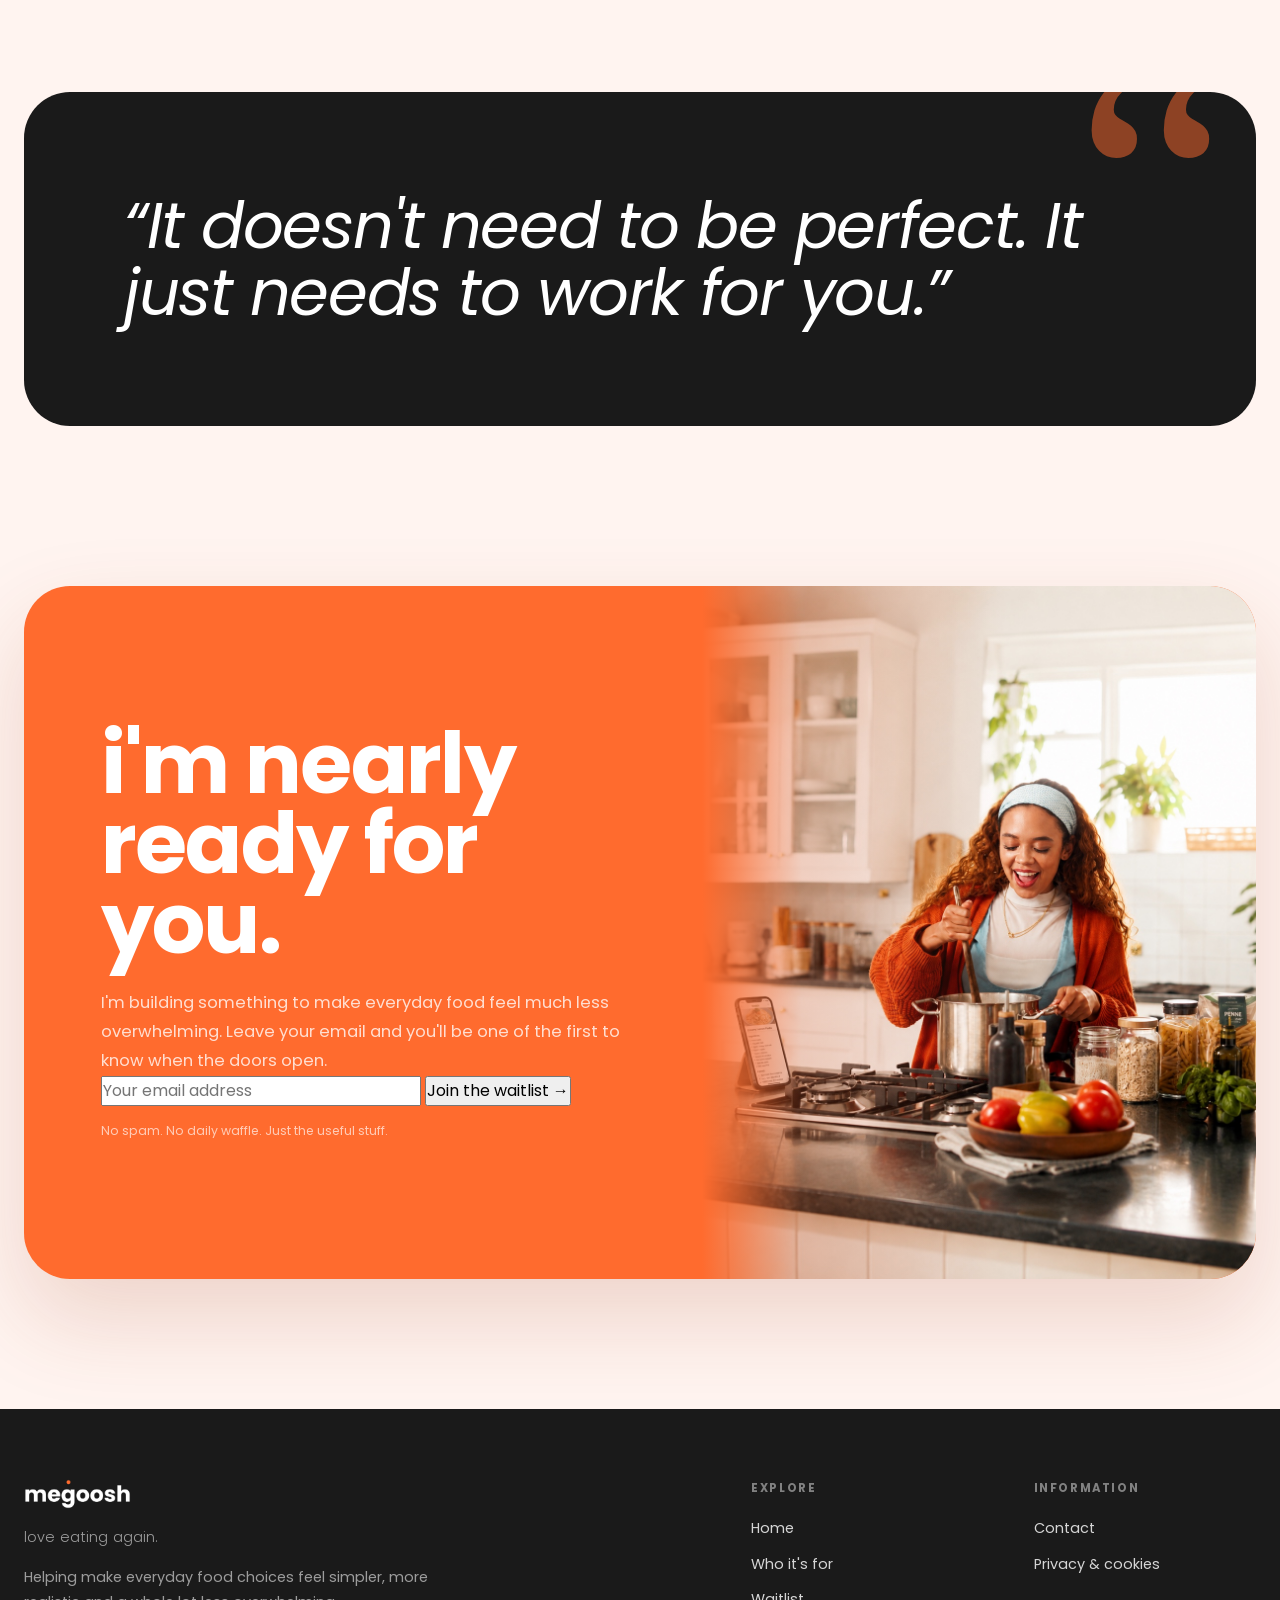
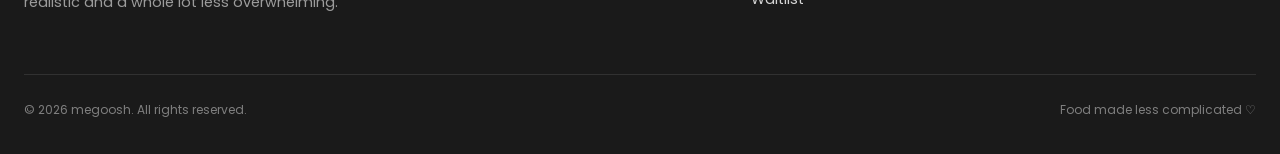
==== commit 3aff275e: "fix" ====
--- a/index.html
+++ b/index.html
@@ -2531,7 +2531,7 @@
                     <p class="tagline-line">love eating again.</p>
 
                     <p class="hero-intro">
-                        If food suddenly feels like a minefield, you're not alone. I'm meg, and I'm here to help when you're avoiding certain foods and don't know where to start. With practical everyday ideas, I can help you get your favourites back on the table, making food feel <strong>simpler, realistic and enjoyable again.</strong>
+                        If food suddenly feels like a minefield, you're not alone. I'm meg, and I'm here to help when you're avoiding certain foods and don't know where to start. With practical everyday ideas, I can help you get your favourites back on the table, making food feel simpler, realistic and enjoyable again.
                     </p>
 
                     <div class="hero-actions">
@@ -2562,9 +2562,8 @@
 
                     <img
                         src="images/meg-thinks.jpeg"
-                        alt="Meg thinking about what she can eat in a bright kitchen"
+                        alt="Meg thinking about what she can eat"
                     >
-
 
                 </div>
 
@@ -2640,11 +2639,8 @@
 
                 <aside class="intro-label reveal">
 
-
                     <p>
-                        No perfect meal plans. No judgement.
-                        No pretending you've got two hours every night
-                        to cook something from scratch.
+                        No perfect meal plans. No judgement. No pretending you've got two hours every night to cook something from scratch.
                     </p>
 
                 </aside>
@@ -2653,19 +2649,13 @@
                 <div class="intro-main reveal">
 
                     <h2 class="display">
-                        food shouldn't take up
-                        <em>this much</em> space
-                        in your head.
+                        food shouldn't take up <em>this much</em> space in your head.
                     </h2>
 
                     <div class="intro-copy-row">
 
                         <p>
-                            Maybe you've suddenly had to remove certain foods.
-                            Maybe you're trying to feed a family where everyone
-                            needs something different. Or maybe you're just
-                            standing in the supermarket thinking,
-                            “what am I supposed to buy now?”
+                            Maybe you've suddenly had to remove certain foods. Maybe you're trying to feed a family where everyone needs something different. Or maybe you're standing in the supermarket thinking, “what am I supposed to buy now?”
                         </p>
 
                         <p>
@@ -2712,7 +2702,7 @@
 
                         <img
                             src="images/couple-cooking.jpeg"
-                            alt="Couple cooking together in their kitchen"
+                            alt="Couple cooking together in the kitchen"
                             loading="lazy"
                         >
 
@@ -2726,7 +2716,7 @@
 
                         <img
                             src="images/basket-of-food.jpeg"
-                            alt="Basket of everyday food and free-from ingredients in a kitchen"
+                            alt="Basket of everyday food in a kitchen"
                             loading="lazy"
                         >
 
@@ -2752,12 +2742,9 @@
                 <div class="audience-heading reveal">
 
                     <div>
-
-
                         <h2 class="display">
-                            wherever you're starting from.
+                            wherever you're starting from
                         </h2>
-
                     </div>
 
                     <p>
@@ -2768,8 +2755,6 @@
 
 
                 <div class="audience-grid">
-
-                    <!-- CARD 1 -->
 
                     <article class="audience-card reveal">
 
@@ -2779,78 +2764,53 @@
                             loading="lazy"
                         >
 
-                        <span class="audience-number">
-                            01
-                        </span>
+                        <span class="audience-number">01</span>
 
                         <div class="audience-content">
-
-                            <h3>
-                                if you're the busy mum
-                            </h3>
-
+                            <h3>if you're the busy mum</h3>
                             <p>
                                 You're playing taxi, cleaner and head chef all at once. You need everyday meals that everyone actually wants to eat, without the drama.
                             </p>
-
                         </div>
 
                     </article>
 
-
-                    <!-- CARD 2 -->
 
                     <article class="audience-card reveal">
 
                         <img
                             src="images/meg-at-the-fridge.jpeg"
-                            alt="Meg at the fridge working out what foods she can eat"
+                            alt="Woman looking into the fridge while deciding what to eat"
                             loading="lazy"
                         >
 
-                        <span class="audience-number">
-                            02
-                        </span>
+                        <span class="audience-number">02</span>
 
                         <div class="audience-content">
-
-                            <h3>
-                                if you've no idea where to start
-                            </h3>
-
+                            <h3>if you've no idea where to start</h3>
                             <p>
                                 You've been told you need to avoid several foods. You really want to give it a go, but it all feels overwhelming. Don't panic, I'll help you work it out one step at a time.
                             </p>
-
                         </div>
 
                     </article>
 
-
-                    <!-- CARD 3 -->
 
                     <article class="audience-card reveal">
 
                         <img
                             src="images/man-in-supermarket.jpeg"
-                            alt="Man checking a food label while shopping in a supermarket"
+                            alt="Man checking a food label in the supermarket"
                             loading="lazy"
                         >
 
-                        <span class="audience-number">
-                            03
-                        </span>
+                        <span class="audience-number">03</span>
 
                         <div class="audience-content">
-
-                            <h3>
-                                if you're newly free-from
-                            </h3>
-
+                            <h3>if you're newly free-from</h3>
                             <p>
                                 The labels are confusing, and the supermarket feels like a minefield. I'll help you find practical solutions and familiar meals so you can actually love eating again.
                             </p>
-
                         </div>
 
                     </article>
@@ -2872,7 +2832,7 @@
 
                     <img
                         src="images/pantry.jpeg"
-                        alt="Bright kitchen pantry filled with everyday and free-from foods"
+                        alt="Bright kitchen pantry stocked with everyday free-from foods"
                         loading="lazy"
                     >
 
@@ -2888,74 +2848,47 @@
 
                 <div class="promise-copy reveal">
 
-
                     <h2 class="display">
-                        let's make food feel normal again.
+                        let's make food feel normal again
                     </h2>
 
                     <p class="body-large">
-                        I'm not here to make your life revolve around food.
-                        I want to help you get to the point where the question
-                        “what can I eat?” feels easier.
+                        I'm not here to make your life revolve around food. I want to help you get to the point where “what can I eat?” feels easier.
                     </p>
 
 
                     <div class="promise-points">
 
                         <div class="promise-point">
-
-                            <span class="promise-point-number">
-                                01
-                            </span>
-
+                            <span class="promise-point-number">01</span>
                             <div>
-                                <h4>
-                                    Start with what you already like
-                                </h4>
-
+                                <h4>Start with what you already like</h4>
                                 <p>
                                     We don't need to reinvent every meal. Often, a few practical swaps are enough to get a favourite back on the table.
                                 </p>
                             </div>
-
                         </div>
 
 
                         <div class="promise-point">
-
-                            <span class="promise-point-number">
-                                02
-                            </span>
-
+                            <span class="promise-point-number">02</span>
                             <div>
-                                <h4>
-                                    Keep it realistic
-                                </h4>
-
+                                <h4>Keep it realistic</h4>
                                 <p>
                                     Normal shops, normal budgets and meals you can throw together on a busy Monday night.
                                 </p>
                             </div>
-
                         </div>
 
 
                         <div class="promise-point">
-
-                            <span class="promise-point-number">
-                                03
-                            </span>
-
+                            <span class="promise-point-number">03</span>
                             <div>
-                                <h4>
-                                    Build your confidence
-                                </h4>
-
+                                <h4>Build your confidence</h4>
                                 <p>
                                     Avoiding foods takes practice. Take your time, and be kind to yourself while the new routine settles in.
                                 </p>
                             </div>
-
                         </div>
 
                     </div>
@@ -3052,7 +2985,7 @@
 
                         <img
                             src="images/meg-cooking.jpeg"
-                            alt="Meg cooking a meal in her kitchen"
+                            alt="Meg cooking in the kitchen"
                             loading="lazy"
                         >
 
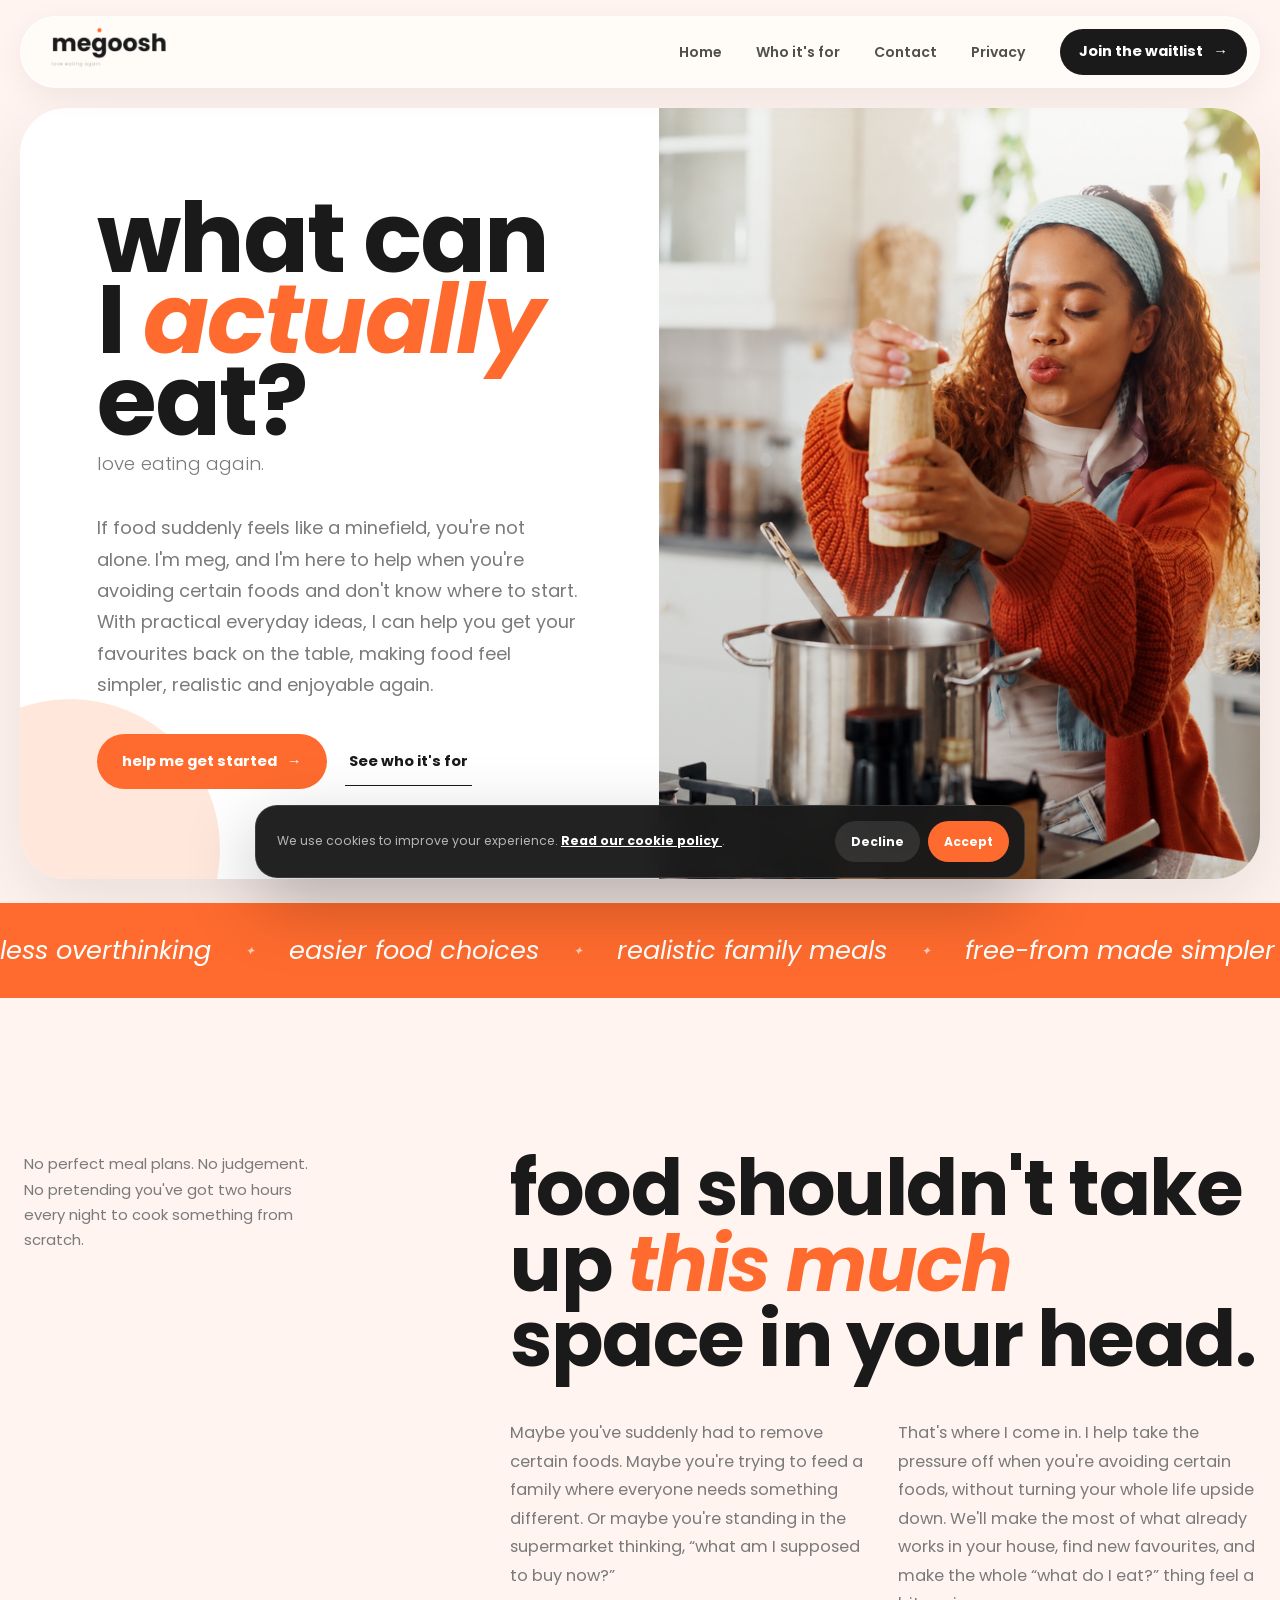
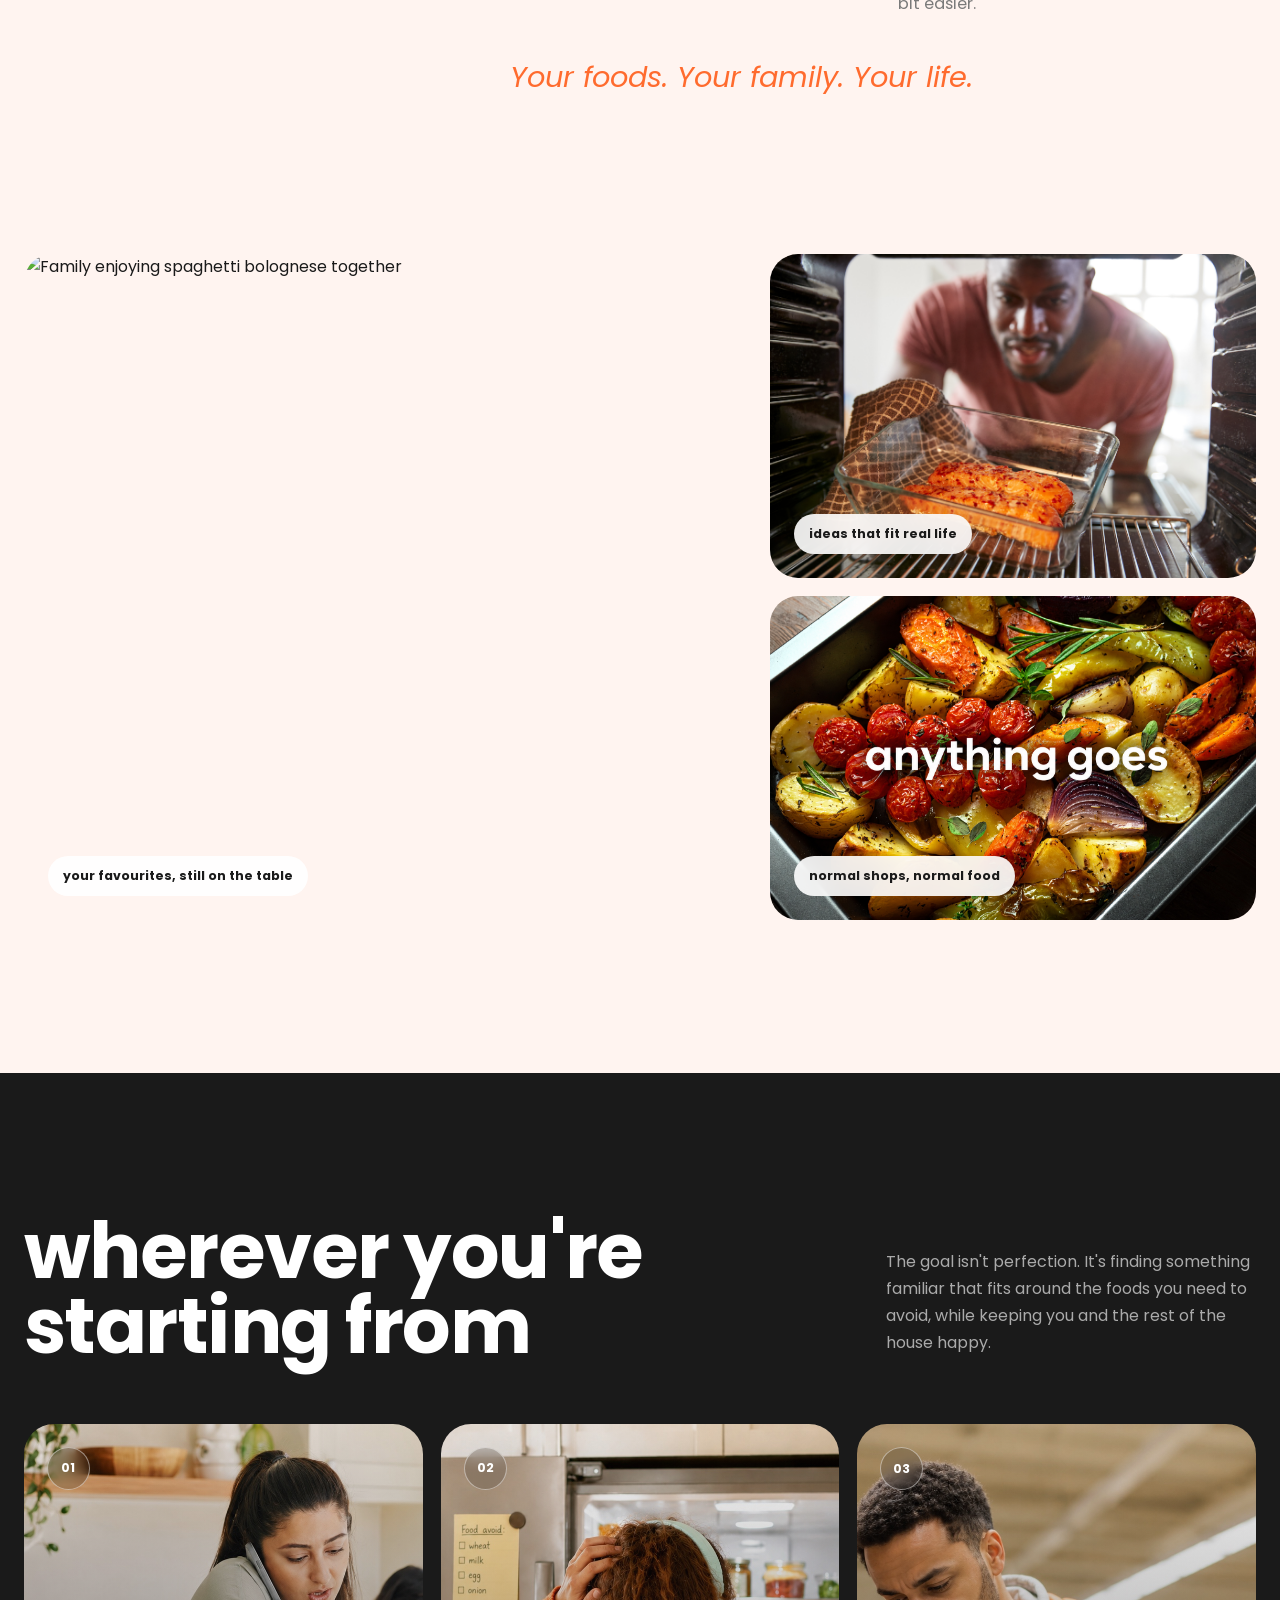
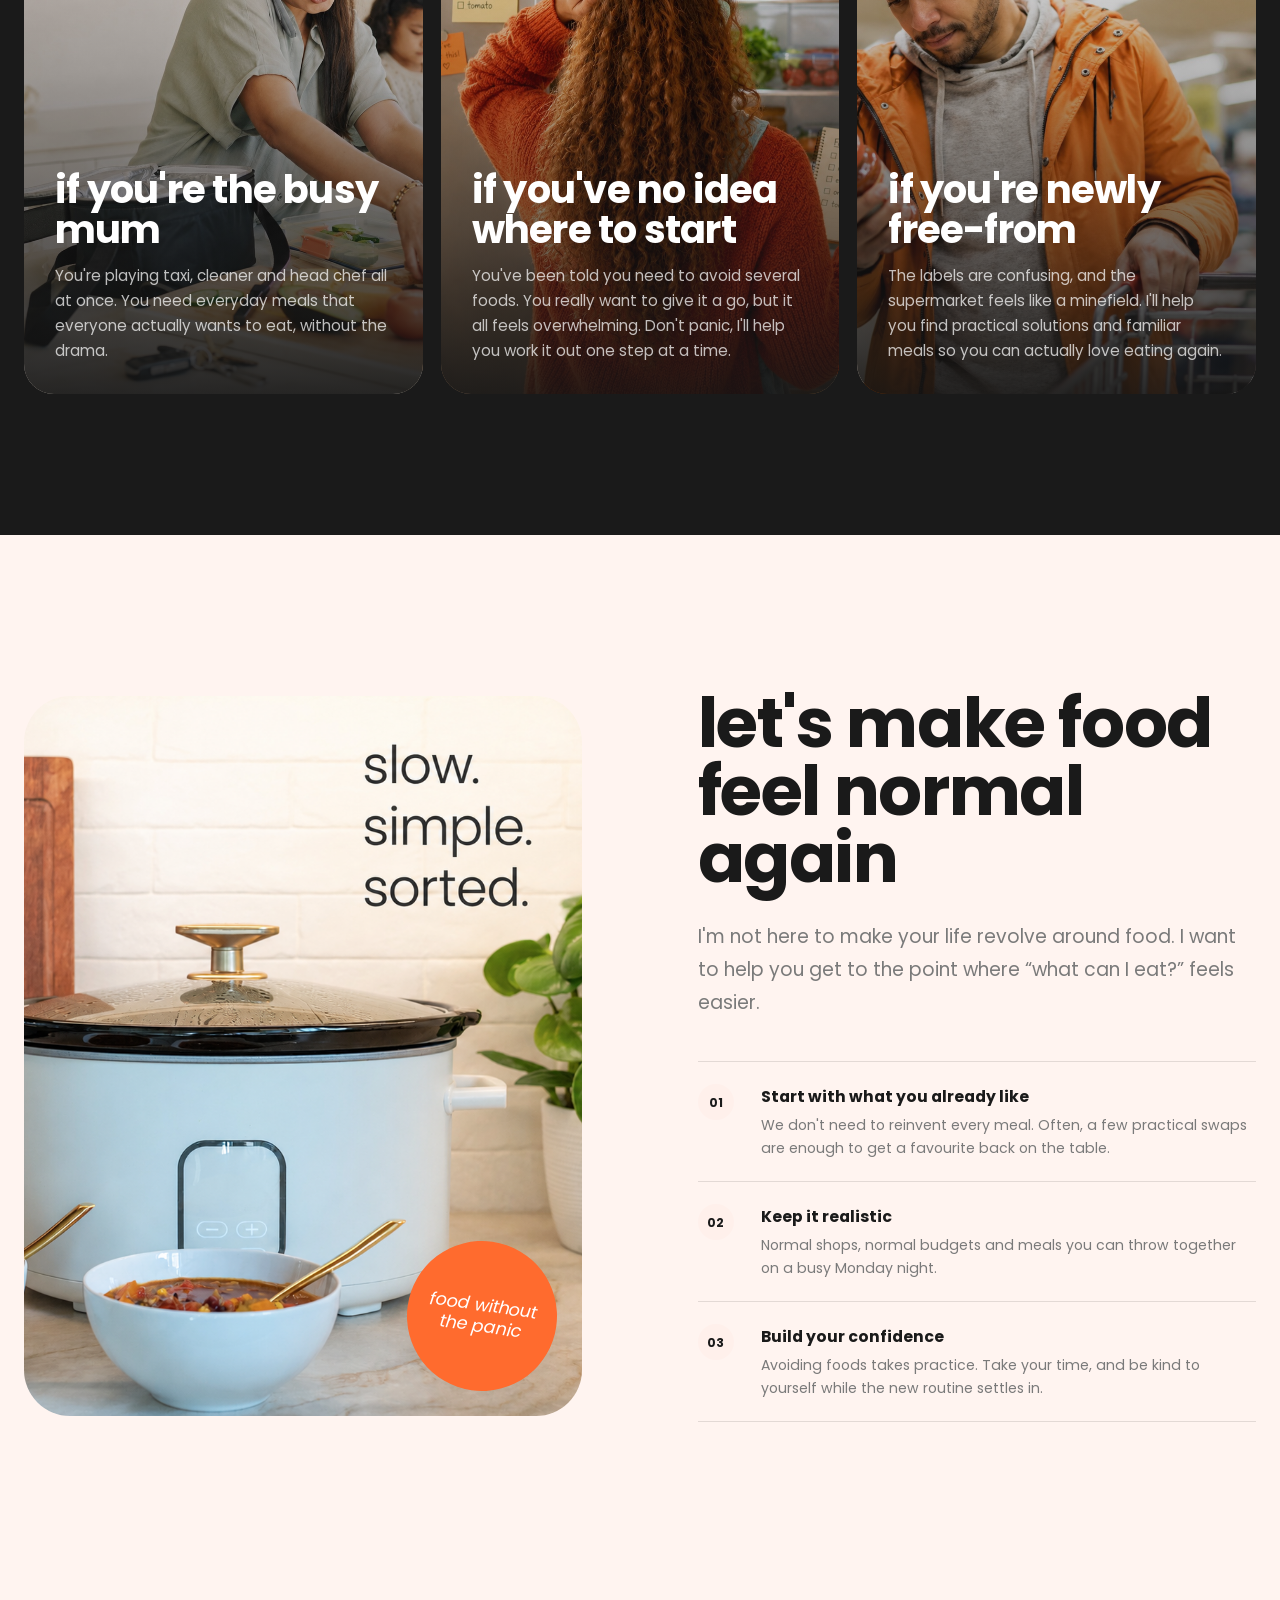
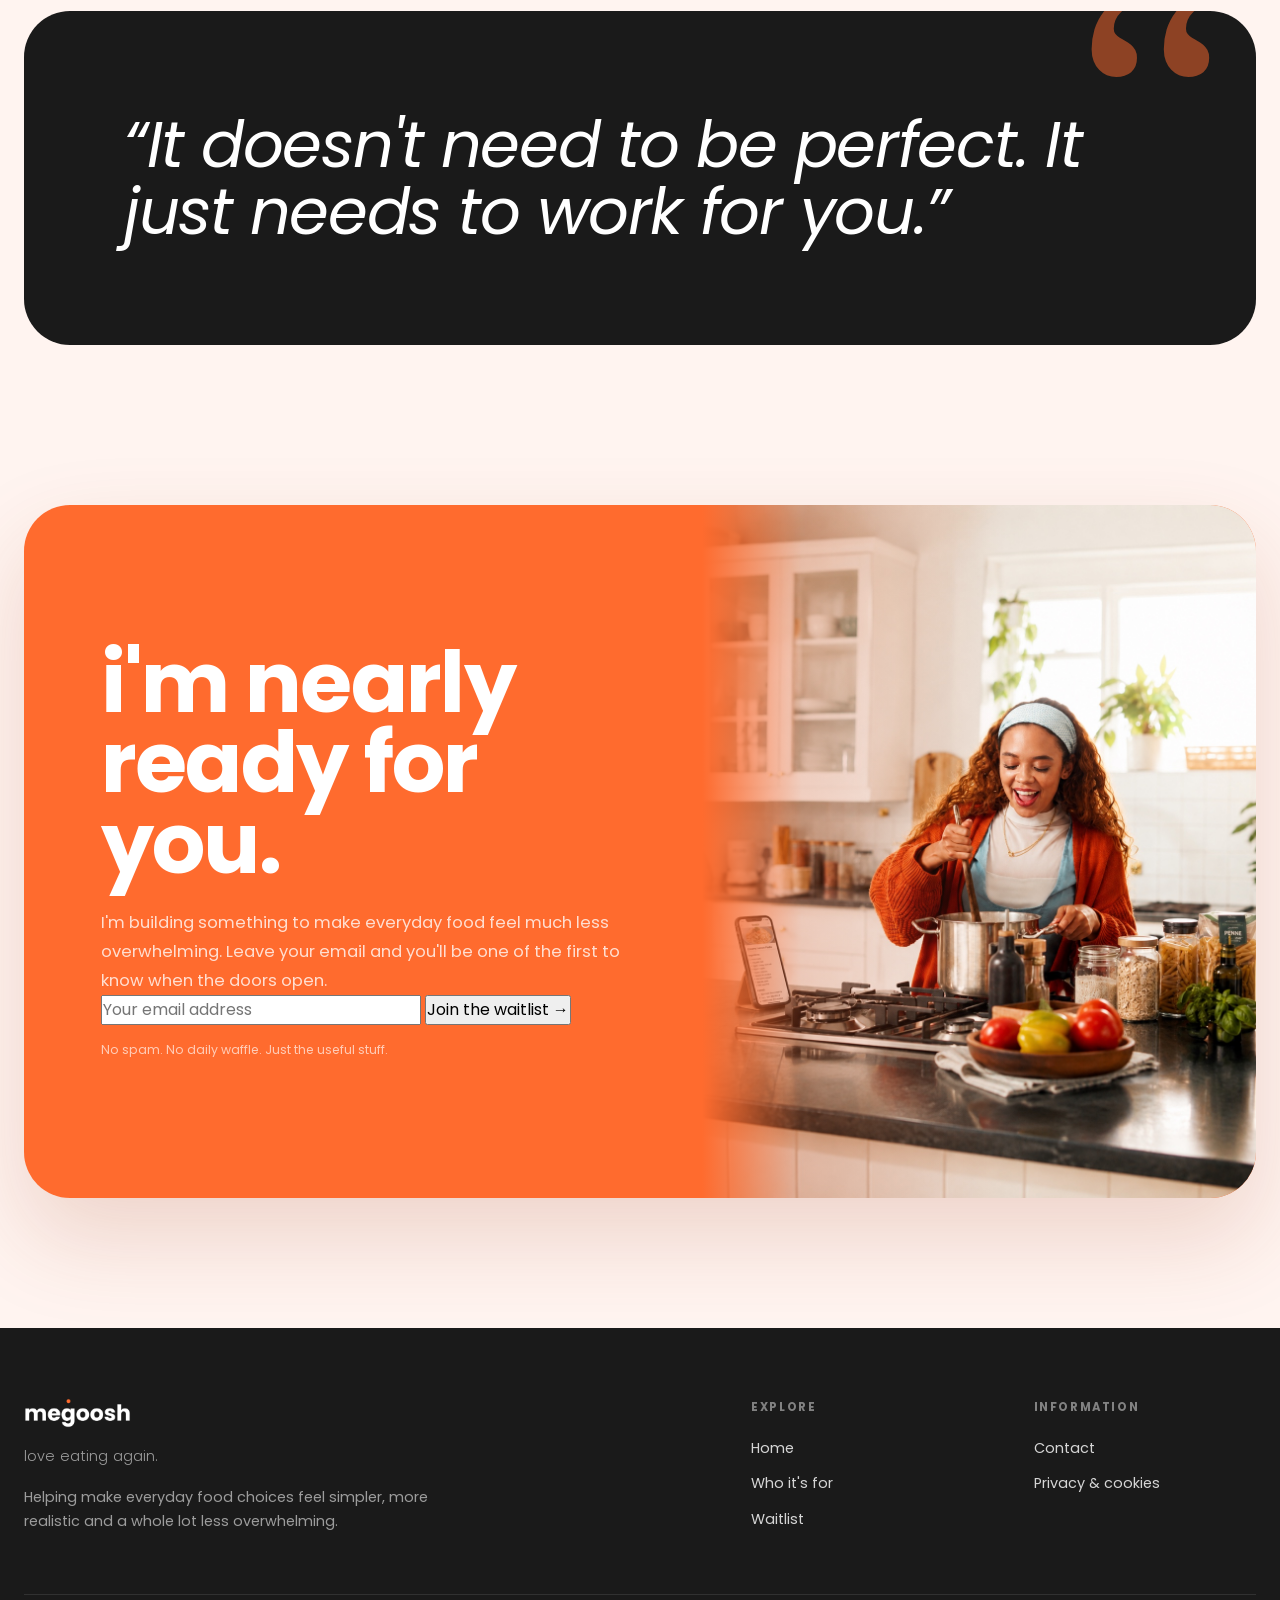
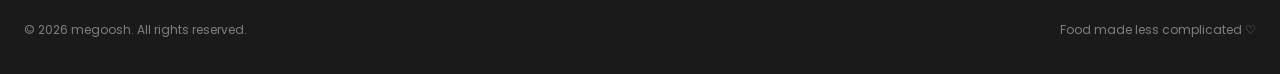
==== commit 700d319a: "update images and replace old image sources" ====
--- a/index.html
+++ b/index.html
@@ -2561,7 +2561,7 @@
                 <div class="hero-image">
 
                     <img
-                        src="images/meg-thinks.jpeg"
+                        src="images/meg no headphones.png"
                         alt="Meg thinking about what she can eat"
                     >
 
@@ -2684,7 +2684,7 @@
                 <div class="collage-main">
 
                     <img
-                        src="images/family-eating-spag-bol.jpeg"
+                        src="images/soup lunch.png"
                         alt="Family enjoying spaghetti bolognese together"
                         loading="lazy"
                     >
@@ -2701,7 +2701,7 @@
                     <div class="collage-small">
 
                         <img
-                            src="images/couple-cooking.jpeg"
+                            src="images/Weekend Dinner Card.jpg"
                             alt="Couple cooking together in the kitchen"
                             loading="lazy"
                         >
@@ -2715,7 +2715,7 @@
                     <div class="collage-small">
 
                         <img
-                            src="images/basket-of-food.jpeg"
+                            src="images/26 Anything goes.png"
                             alt="Basket of everyday food in a kitchen"
                             loading="lazy"
                         >
@@ -2831,7 +2831,7 @@
                 <div class="promise-image reveal">
 
                     <img
-                        src="images/pantry.jpeg"
+                        src="images/35 slow. simple. sorted.png"
                         alt="Bright kitchen pantry stocked with everyday free-from foods"
                         loading="lazy"
                     >
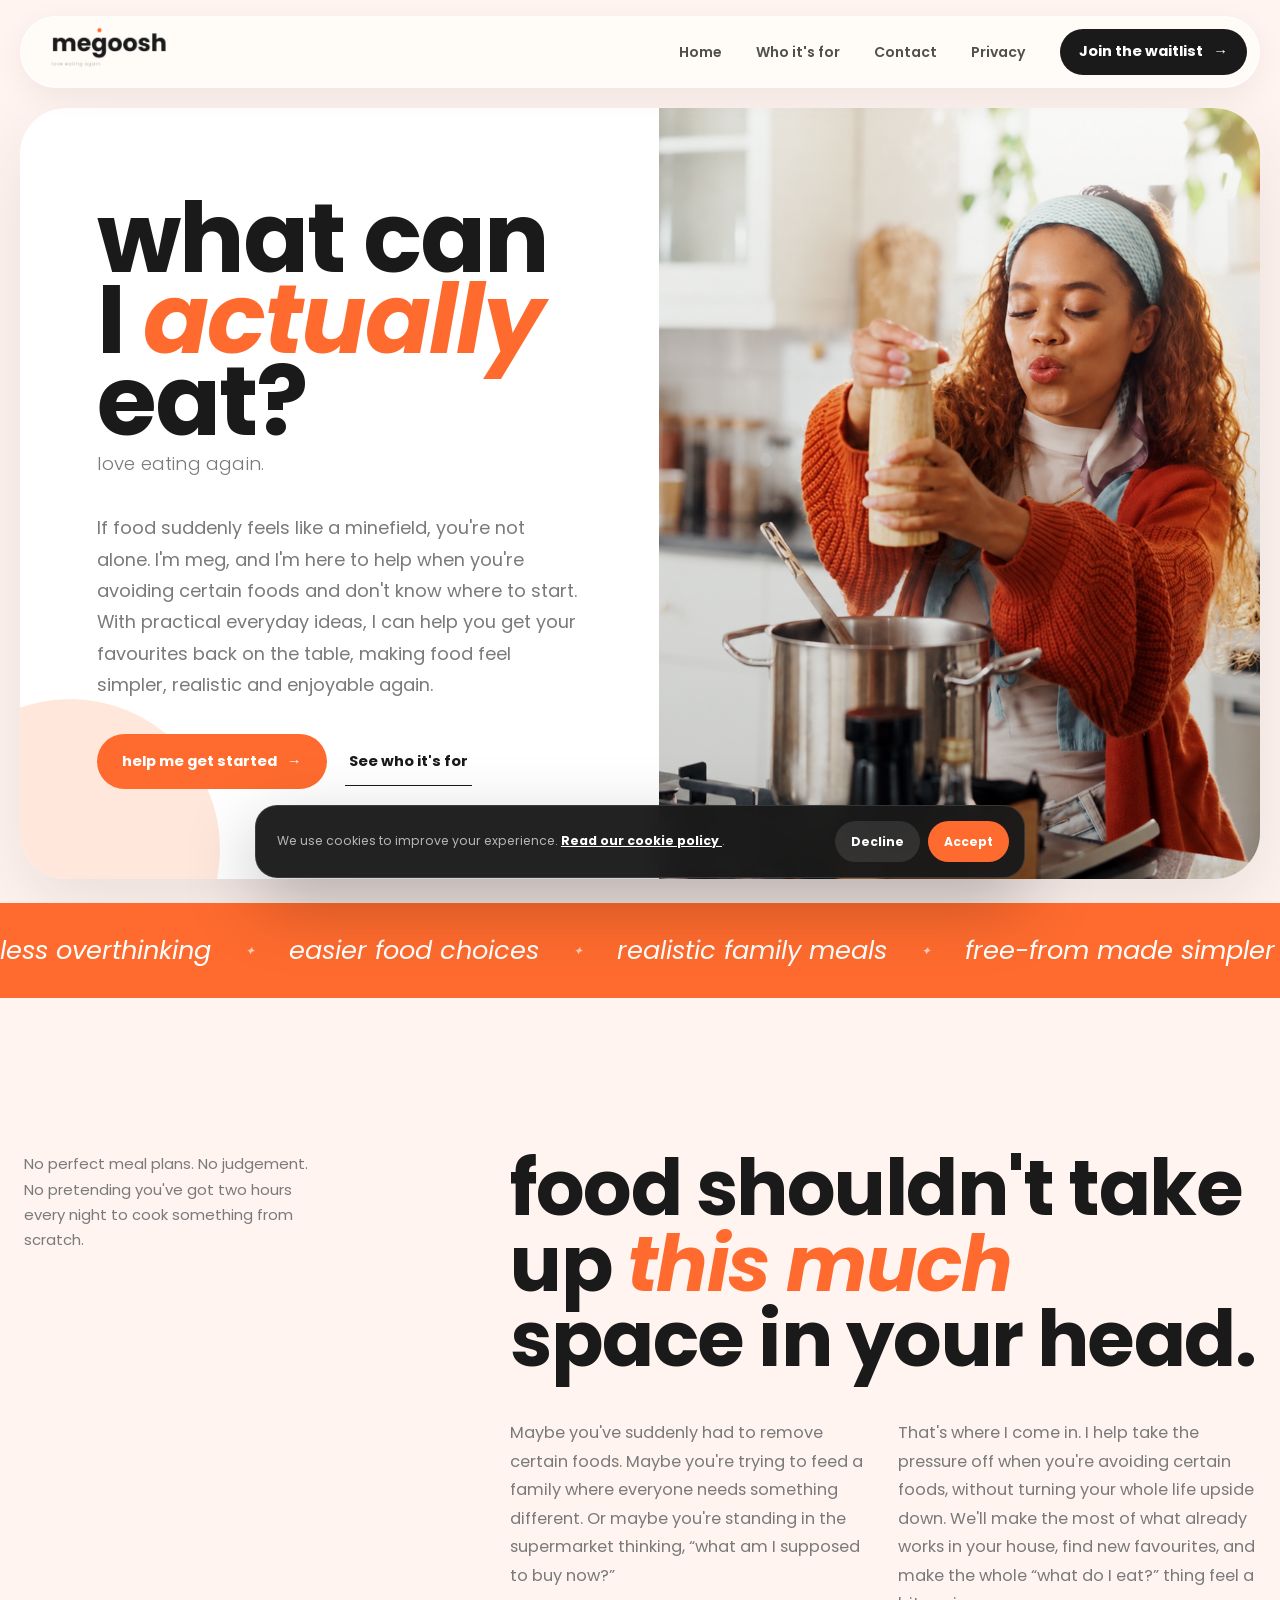
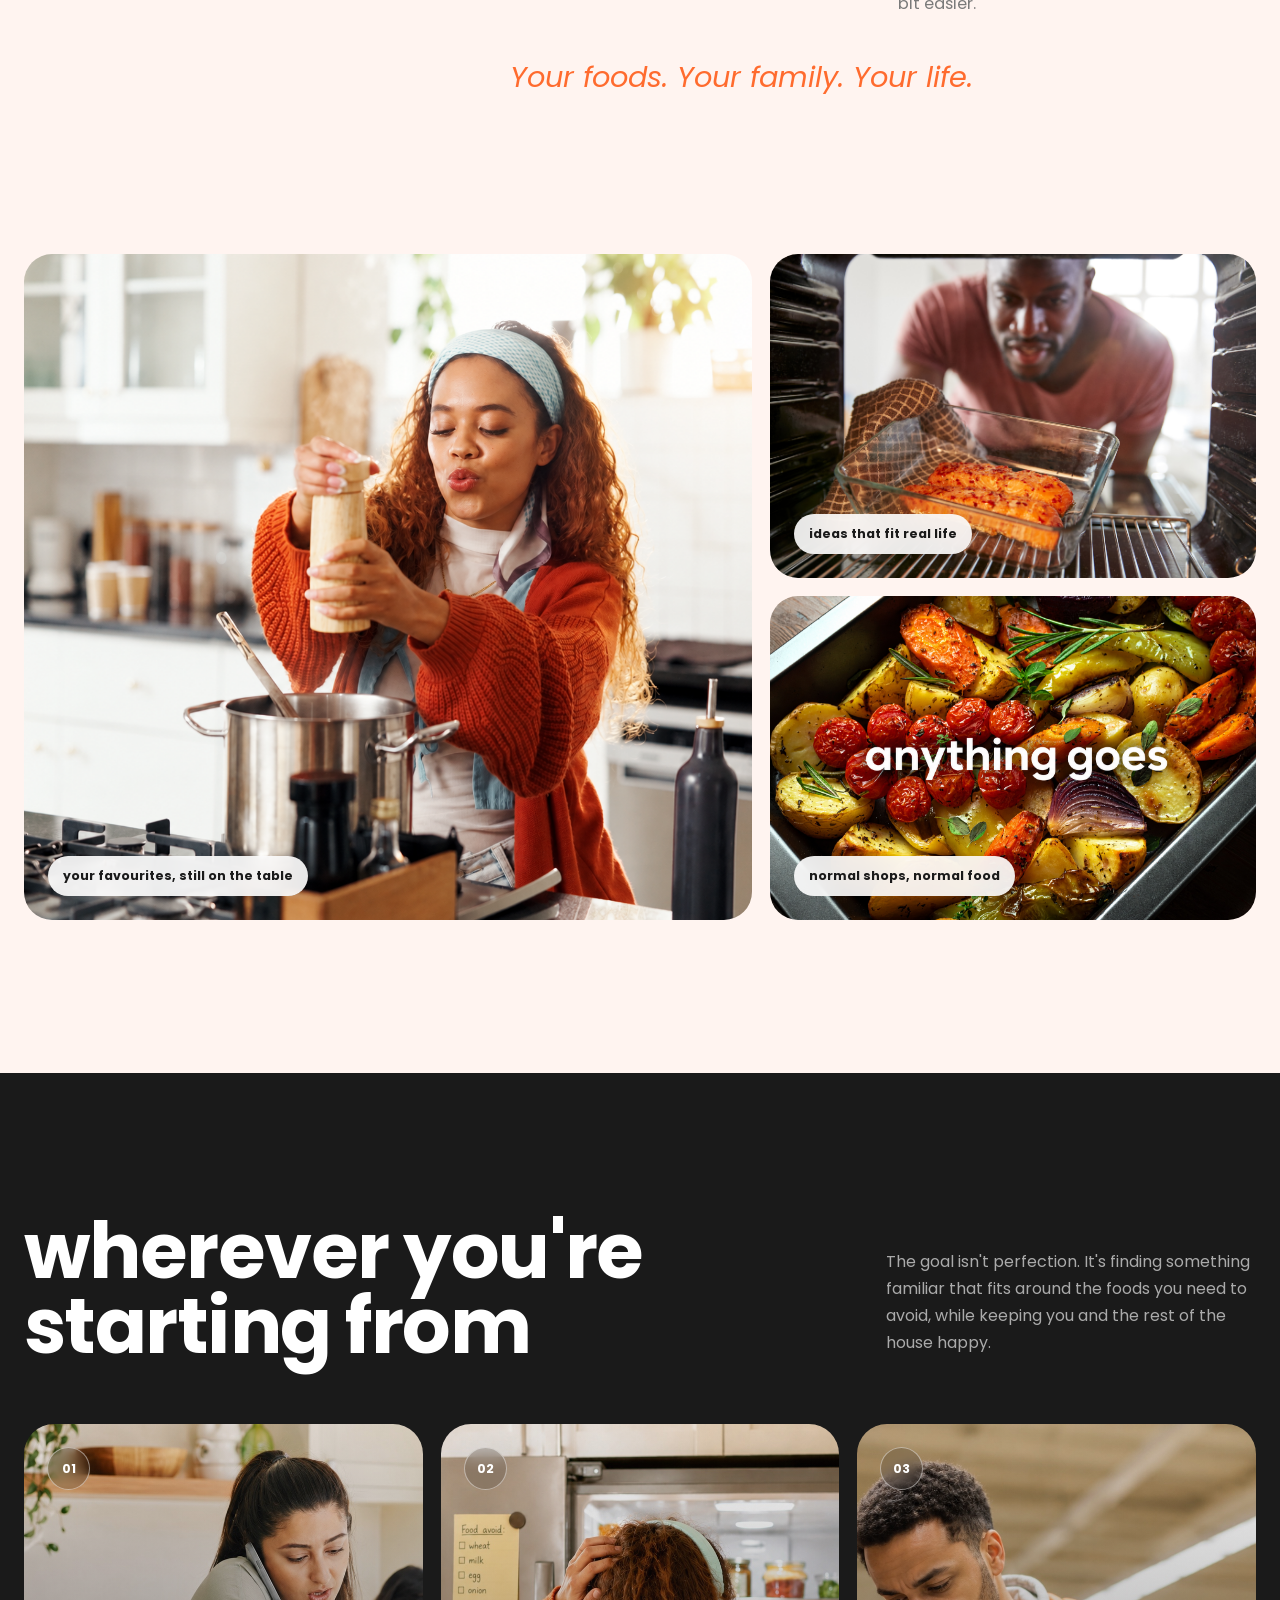
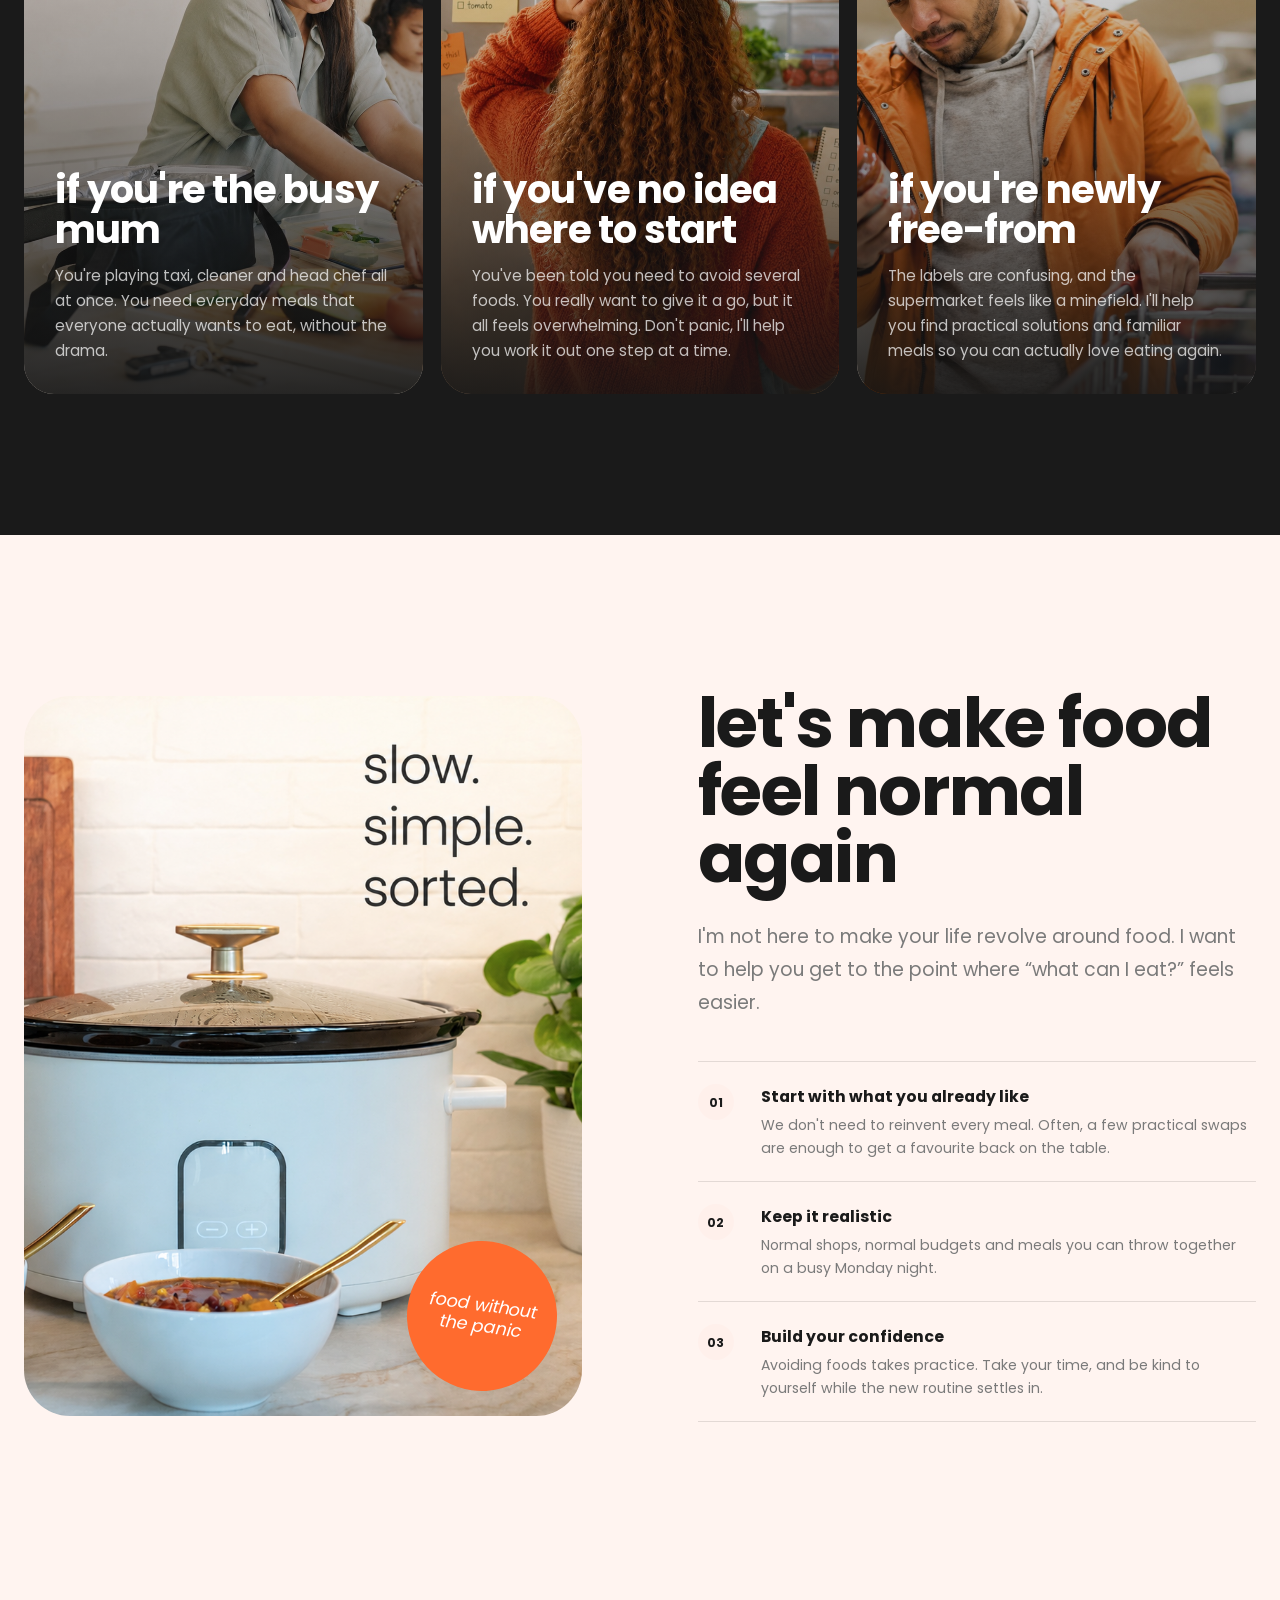
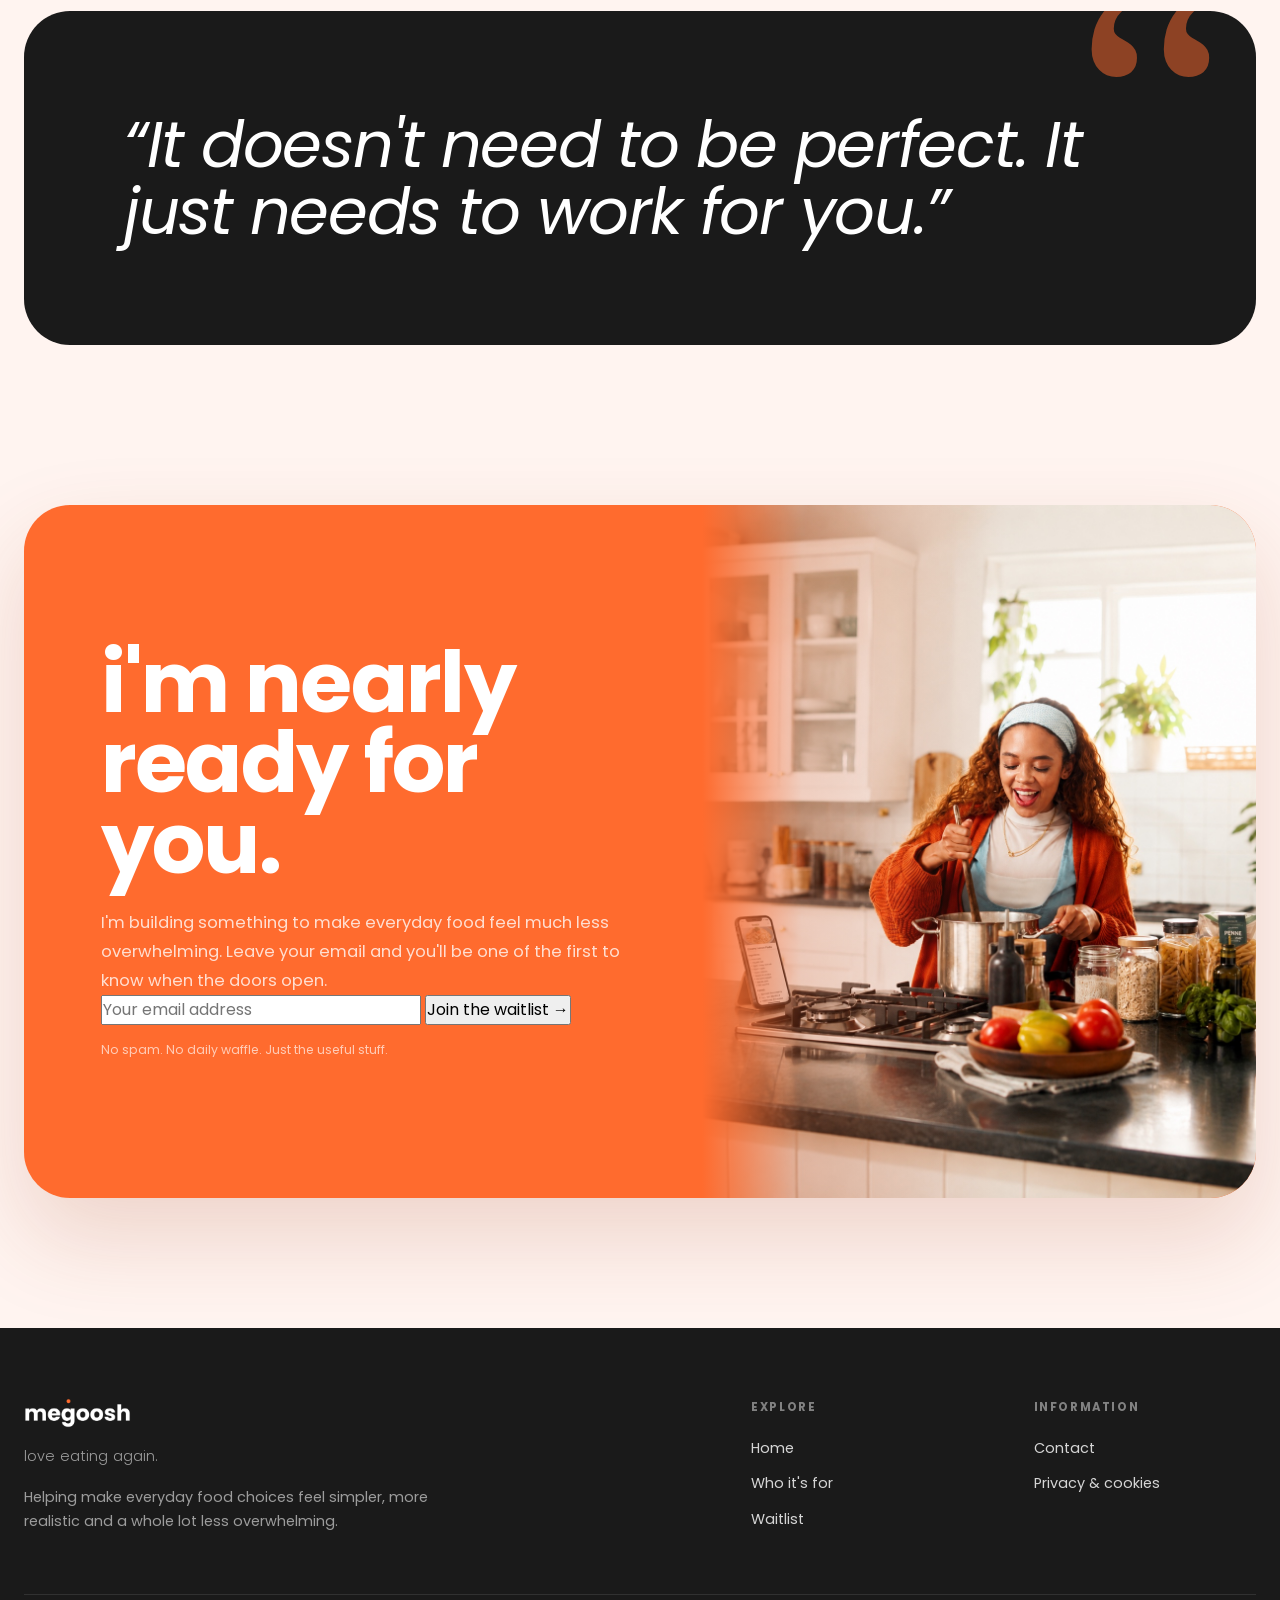
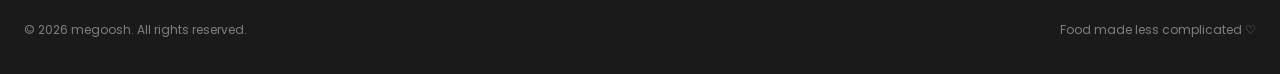
==== commit 25ebaa66: "fix" ====
--- a/index.html
+++ b/index.html
@@ -2683,11 +2683,10 @@
 
                 <div class="collage-main">
 
-                    <img
-                        src="images/soup lunch.png"
-                        alt="Family enjoying spaghetti bolognese together"
-                        loading="lazy"
-                    >
+                   <img
+    src="images/meg no headphones.png"
+    alt="Meg"
+>
 
                     <span class="collage-label">
                         your favourites, still on the table
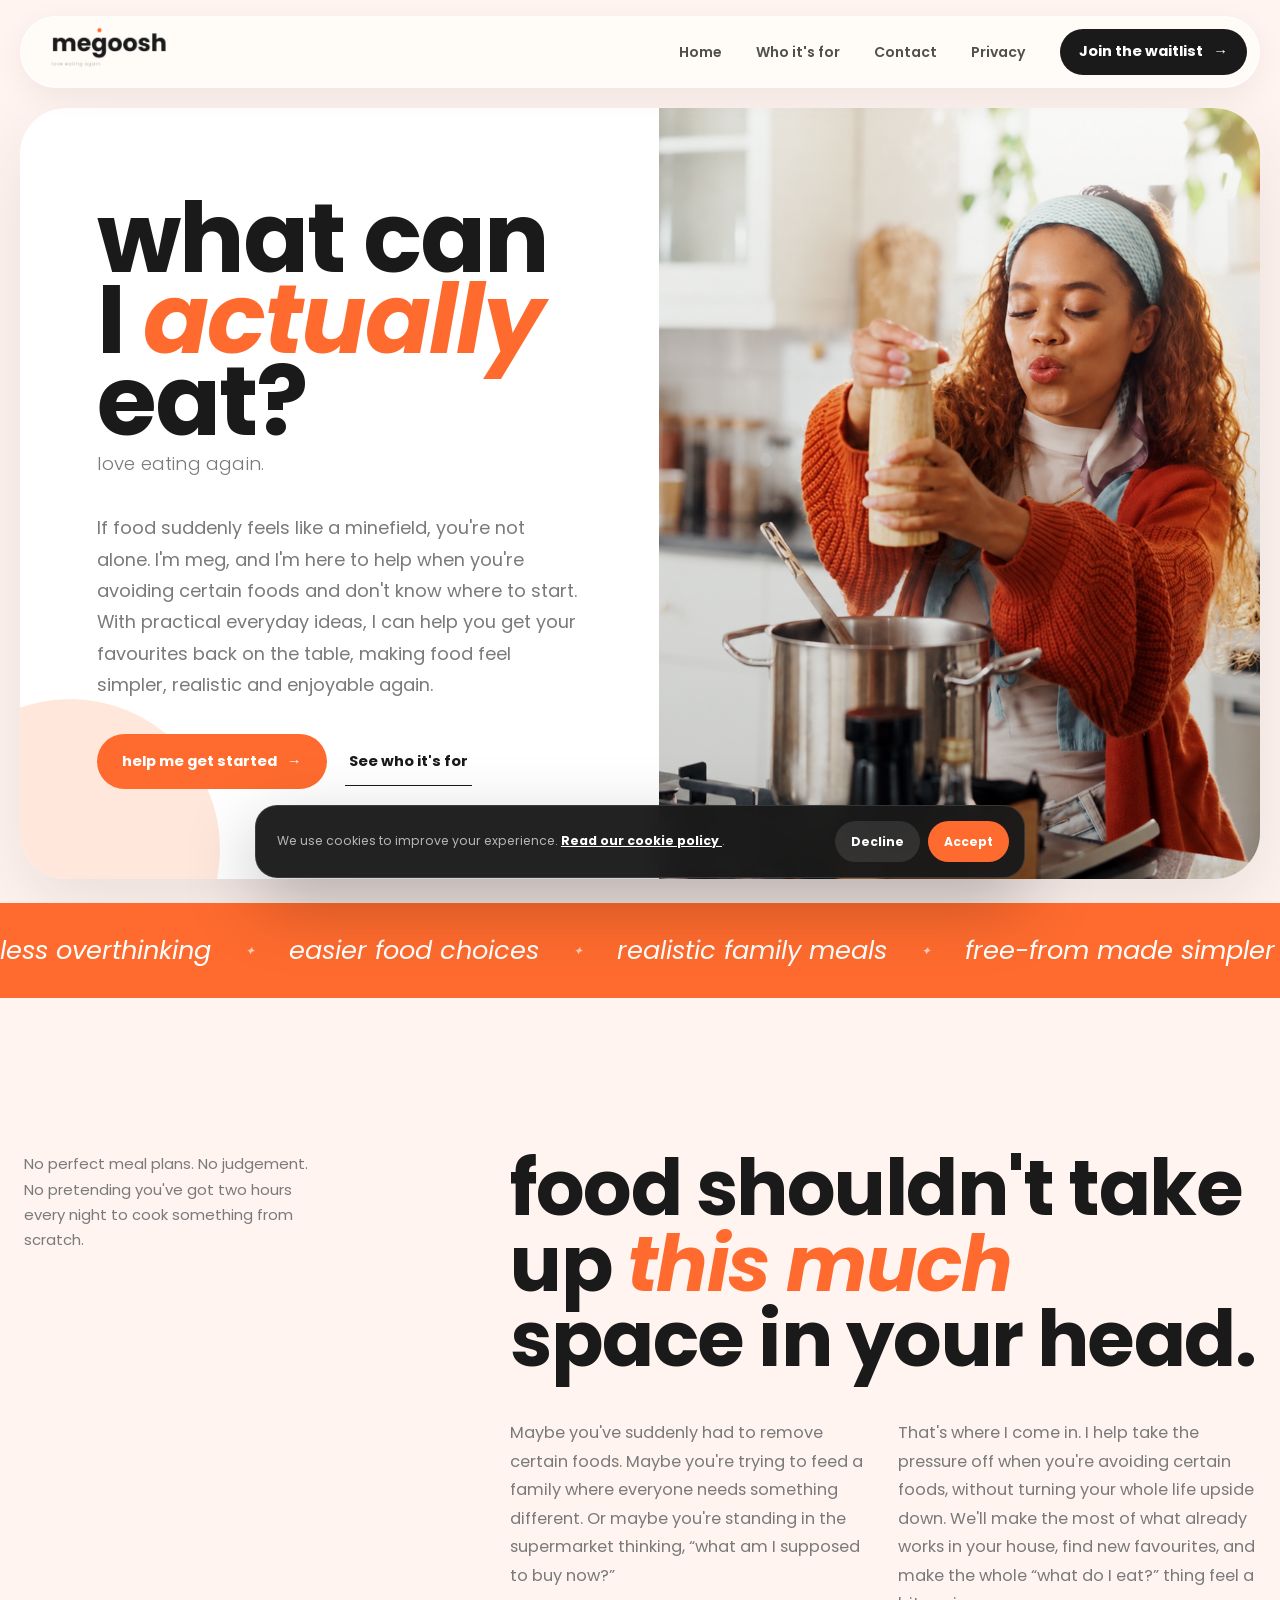
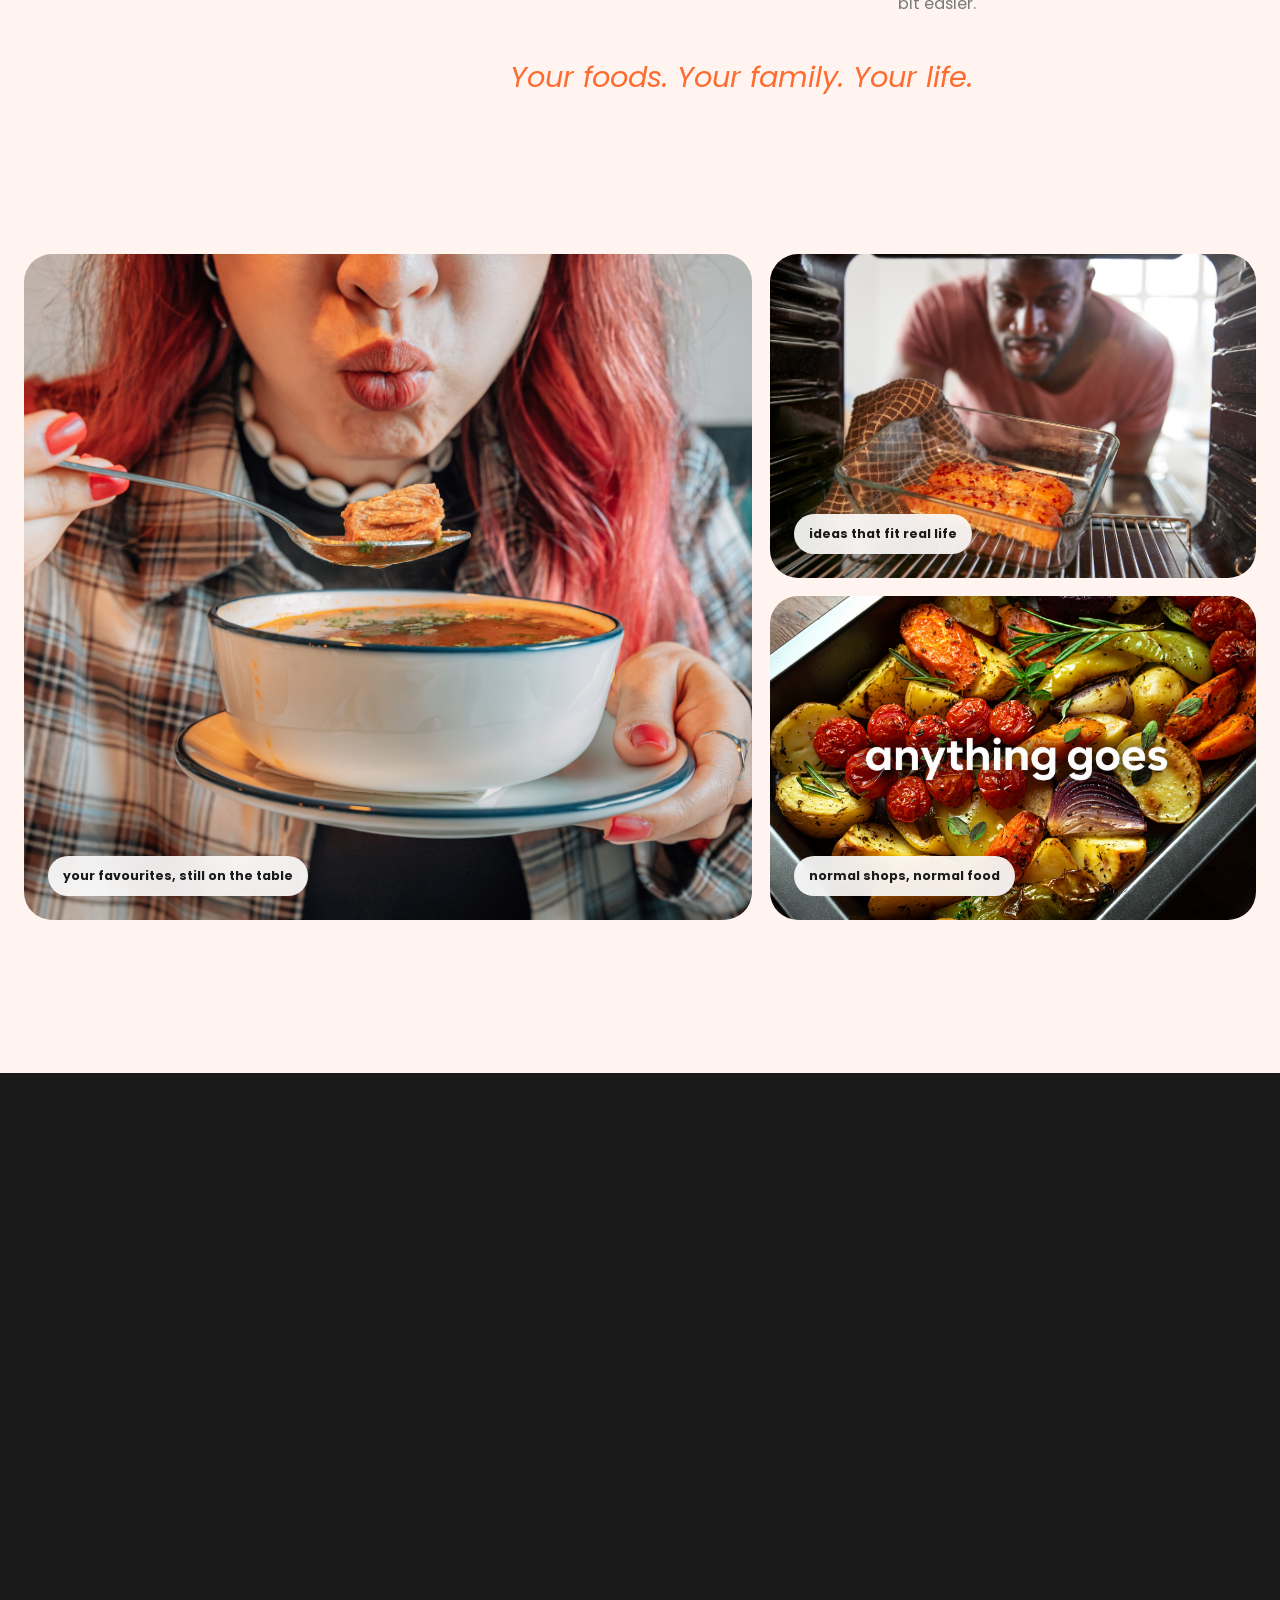
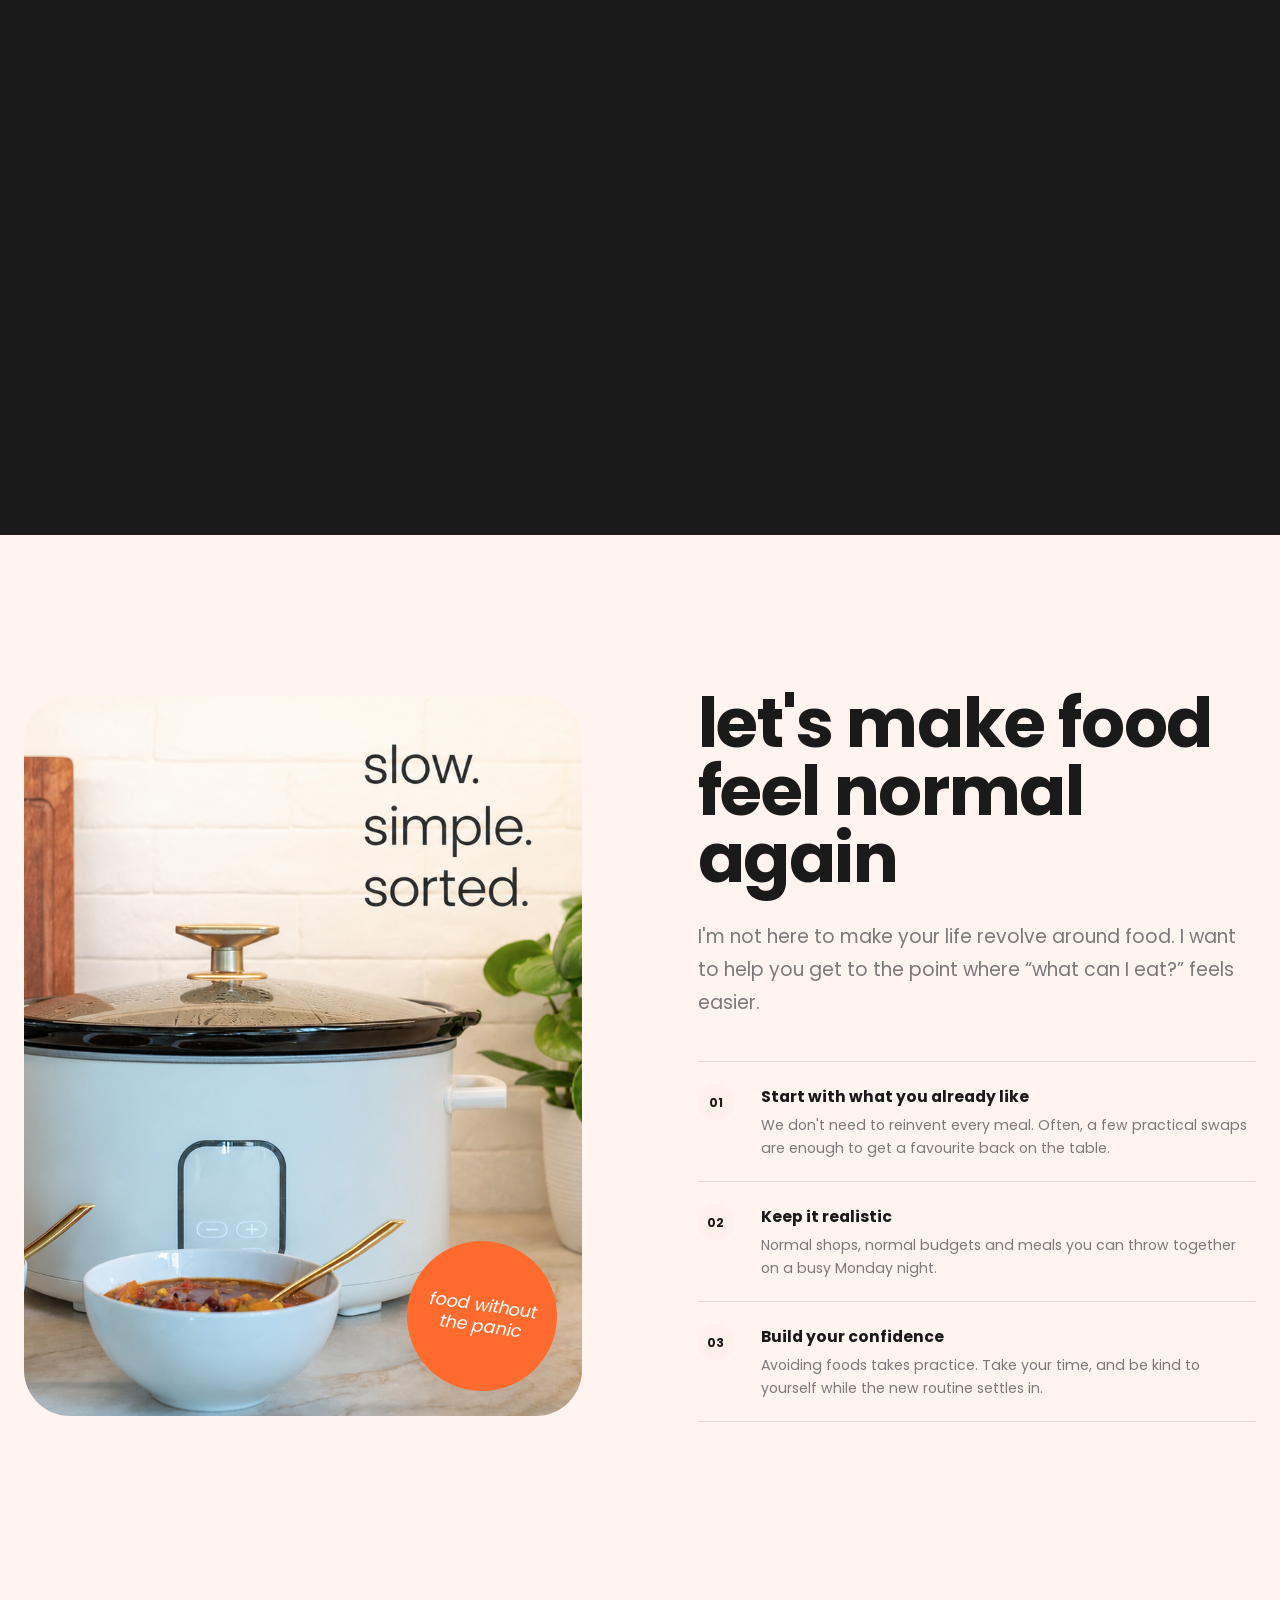
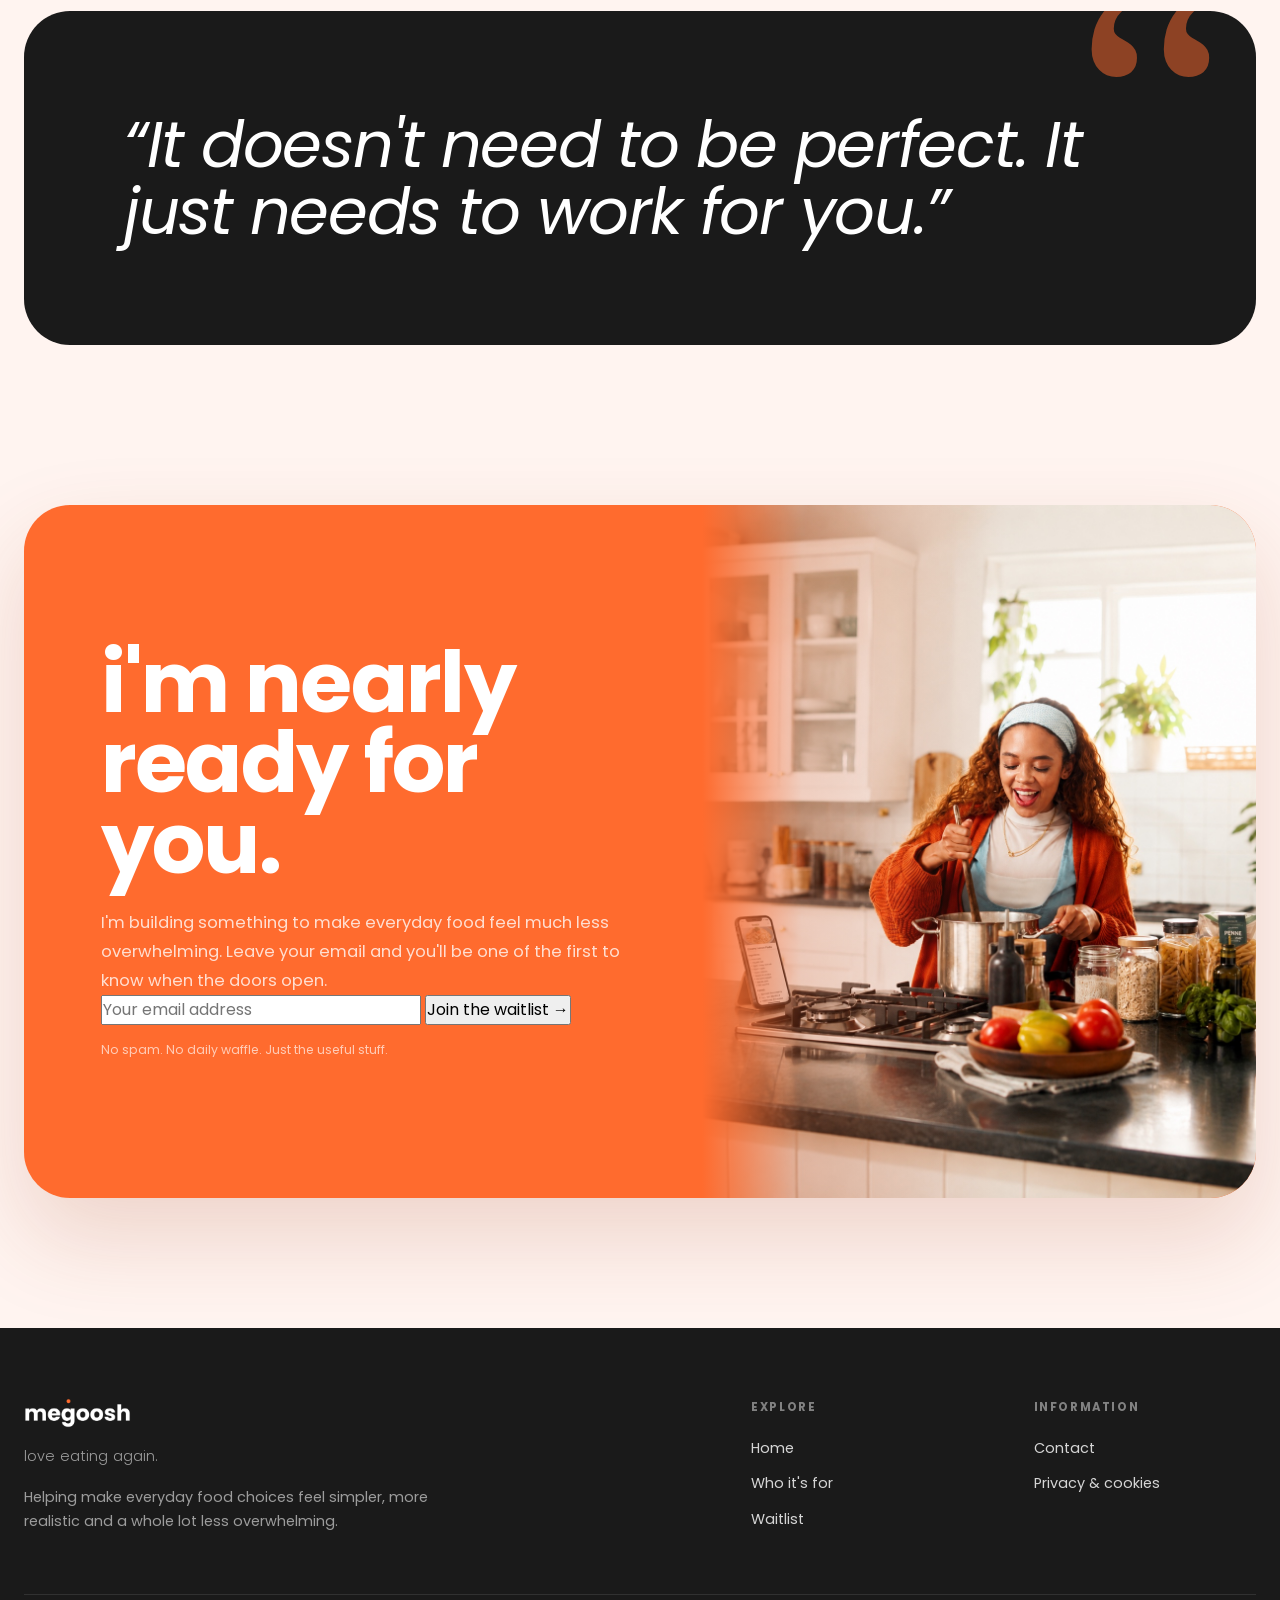
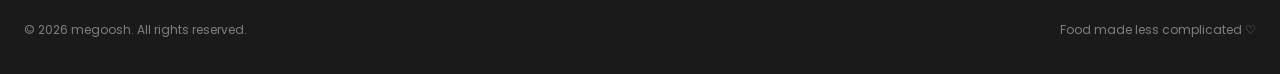
==== commit 6201d9e2: "update image source in collage section" ====
--- a/index.html
+++ b/index.html
@@ -2684,8 +2684,8 @@
                 <div class="collage-main">
 
                    <img
-    src="images/meg no headphones.png"
-    alt="Meg"
+    src="images/soup lunch.jpg"
+    alt="soup"
 >
 
                     <span class="collage-label">
